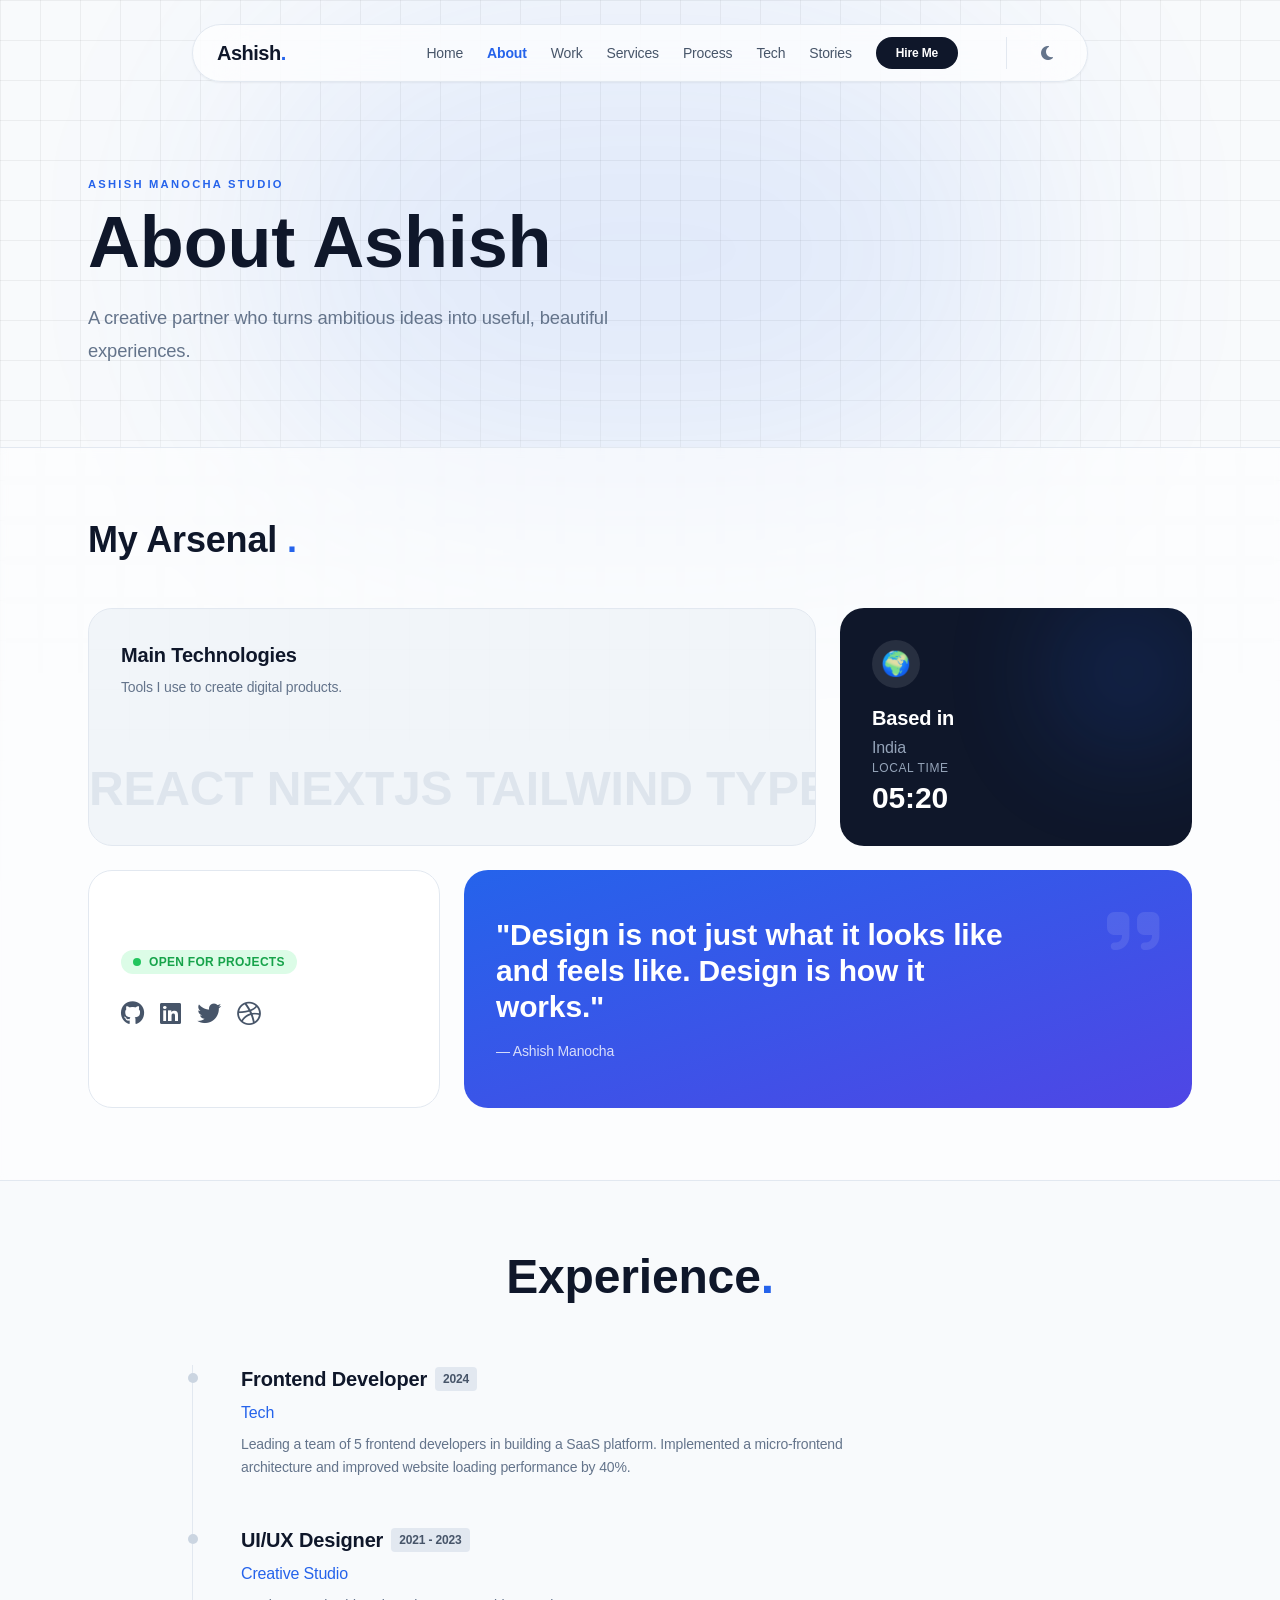
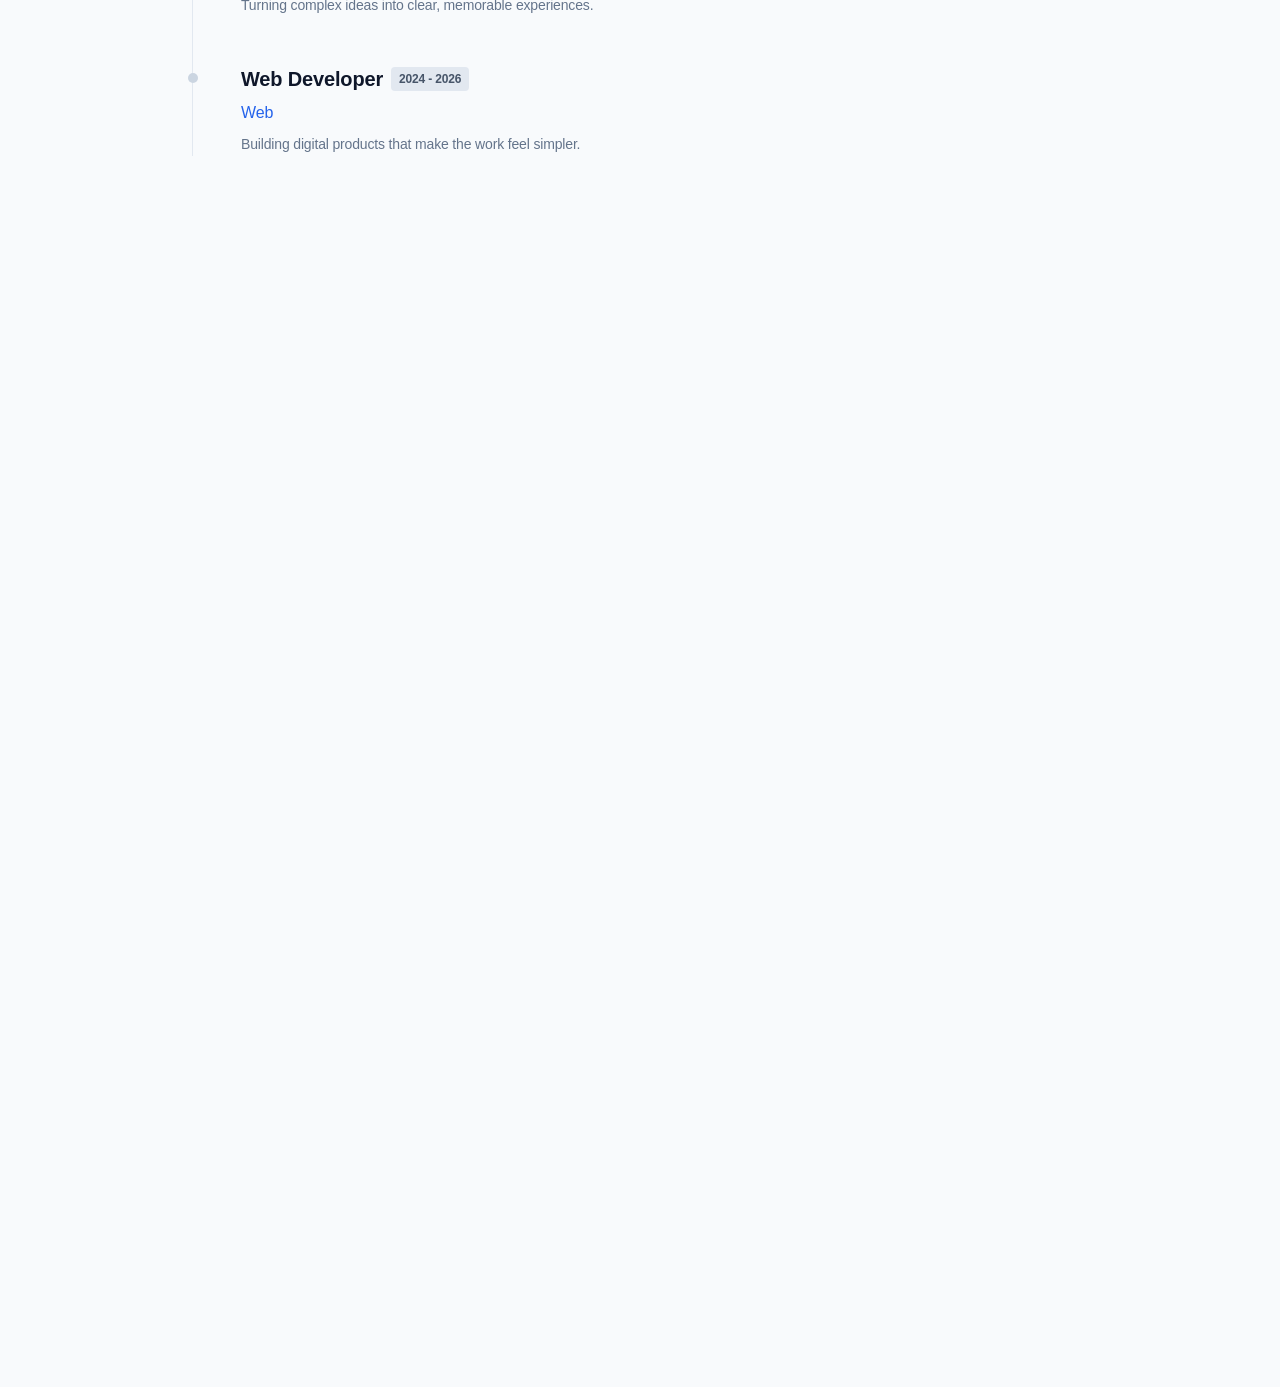
==== about.html @ d90c8635 "Initial commit: Ashish Manocha static portfolio site" ====
<!DOCTYPE html>
<html lang="en" class="scroll-smooth">
<head>
    <meta charset="UTF-8">
    <meta name="viewport" content="width=device-width, initial-scale=1.0">
    <title>About Ashish — Ashish Manocha</title>
    <meta name="description" content="Ashish Manocha creates bold digital experiences, social content, video, and AI-powered creative tools for ambitious brands.">
    <meta name="keywords" content="Creative studio, UI/UX design, web development, social media management, video editing, AI tool tutoring, Ashish Manocha">
    <meta name="author" content="Ashish Manocha">
    <meta name="theme-color" content="#2563eb">
    <link rel="icon" href="data:image/svg+xml,<svg xmlns='http://www.w3.org/2000/svg' viewBox='0 0 64 64'><rect width='64' height='64' rx='14' fill='%232563eb'/><text x='32' y='44' font-family='Arial,sans-serif' font-size='36' font-weight='bold' fill='white' text-anchor='middle'>A</text></svg>">

    <!-- Fonts (self-hosted, no external requests) -->
    <link rel="stylesheet" href="fonts.css">
    
    <link rel="preconnect" href="https://cdnjs.cloudflare.com" crossorigin>

    <!-- Font Awesome -->
    <link rel="stylesheet" href="https://cdnjs.cloudflare.com/ajax/libs/font-awesome/6.4.0/css/all.min.css" media="print" onload="this.media='all'">
    <noscript><link rel="stylesheet" href="https://cdnjs.cloudflare.com/ajax/libs/font-awesome/6.4.0/css/all.min.css"></noscript>

    <!-- External Styles -->
    <link rel="stylesheet" href="styles.css">
    <link rel="stylesheet" href="tailwind.css">
</head>
<body class="bg-slate-50 text-slate-800 dark:bg-dark dark:text-slate-200 transition-colors duration-500 selection:bg-primary selection:text-white overflow-x-hidden standalone-page">
    <div class="fixed inset-0 z-[1] bg-noise pointer-events-none opacity-40 mix-blend-overlay"></div>
    <div class="fixed inset-0 z-0 bg-grid-pattern pointer-events-none"></div>
    <div class="fixed top-0 left-1/2 -translate-x-1/2 w-[800px] h-[500px] bg-primary/20 rounded-full blur-[120px] pointer-events-none opacity-50 dark:opacity-20 z-0"></div>
    <div id="preloader" class="opening-screen fixed inset-0 z-[9999] bg-slate-50 dark:bg-dark flex items-center justify-center" aria-label="Loading Ashish Manocha creative studio">
        <div class="opening-splash">
            <div class="opening-splash-top"><span>AM / 2026</span><span>Independent Creative Studio</span></div>
            <div class="opening-splash-center"><span class="opening-splash-index">01</span><div class="opening-splash-name"><span>ASHISH</span><span>MANOCHA</span></div><div class="opening-splash-mark"><span>AM</span></div></div>
            <div class="opening-splash-bottom"><span>Digital / Content / AI</span><div class="opening-meter"><span id="opening-meter-fill"></span></div><span id="opening-percent">0%</span></div>
        </div>
    </div>
        <!-- Navigation -->
    <header class="fixed top-0 left-0 right-0 z-50 flex justify-center px-4 pt-6">
        <nav class="bg-white/70 dark:bg-surface/70 backdrop-blur-xl border border-slate-200 dark:border-white/10 rounded-full px-6 py-3 flex items-center gap-8 shadow-sm transition-all duration-300 w-full max-w-4xl justify-between md:justify-start reveal-on-scroll">
            
            <a href="index.html" class="text-xl font-bold font-display tracking-tight text-slate-900 dark:text-white hoverable magnetic-btn focus:outline-none relative z-20">
                Ashish<span class="text-primary">.</span>
            </a>

            <!-- Desktop Menu -->
            <div class="hidden md:flex items-center gap-6 text-sm font-medium ml-auto relative z-20" id="desktop-menu">
                <a href="index.html" class="nav-link text-slate-600 dark:text-slate-400 hover:text-primary dark:hover:text-white transition-colors hoverable magnetic-btn">Home</a>
                <a href="about.html" class="nav-link text-slate-600 dark:text-slate-400 hover:text-primary dark:hover:text-white transition-colors hoverable magnetic-btn">About</a>
                <a href="work.html" class="nav-link text-slate-600 dark:text-slate-400 hover:text-primary dark:hover:text-white transition-colors hoverable magnetic-btn">Work</a>
                <a href="services.html" class="nav-link text-slate-600 dark:text-slate-400 hover:text-primary dark:hover:text-white transition-colors hoverable magnetic-btn">Services</a>
                <a href="process.html" class="nav-link text-slate-600 dark:text-slate-400 hover:text-primary dark:hover:text-white transition-colors hoverable magnetic-btn">Process</a>
                <a href="technologies.html" class="nav-link text-slate-600 dark:text-slate-400 hover:text-primary dark:hover:text-white transition-colors hoverable magnetic-btn">Tech</a>
                <a href="stories.html" class="nav-link text-slate-600 dark:text-slate-400 hover:text-primary dark:hover:text-white transition-colors hoverable magnetic-btn">Stories</a>
                <a href="contact.html" class="px-5 py-2 bg-slate-900 dark:bg-white text-white dark:text-black rounded-full font-bold text-xs hover:scale-105 transition-transform hoverable magnetic-btn">Hire Me</a>
            </div>

            <div class="flex items-center gap-3 md:ml-4 border-l border-slate-200 dark:border-white/10 pl-4 md:pl-6 relative z-20">
                <button id="theme-toggle" aria-label="Toggle dark mode" class="w-8 h-8 rounded-full flex items-center justify-center text-slate-500 hover:bg-slate-100 dark:hover:bg-white/10 transition-colors hoverable magnetic-btn focus:outline-none">
                    <i class="fas fa-moon"></i>
                </button>
                <button id="mobile-menu-btn" aria-label="Open menu" class="md:hidden text-slate-900 dark:text-white p-1 hoverable magnetic-btn focus:outline-none">
                    <i class="fas fa-bars text-lg"></i>
                </button>
            </div>
        </nav>
    </header>

    <!-- Mobile Menu Overlay -->
    <div id="mobile-menu" class="fixed inset-0 z-[70] bg-white/95 dark:bg-black/95 backdrop-blur-xl flex flex-col items-center justify-center gap-8 opacity-0 pointer-events-none transition-all duration-300">
        <a href="index.html" class="text-3xl font-display font-bold mobile-link hover:text-primary hoverable">Home</a>
        <a href="about.html" class="text-3xl font-display font-bold mobile-link hover:text-primary hoverable">About</a>
        <a href="services.html" class="text-3xl font-display font-bold mobile-link hover:text-primary hoverable">Services</a>
        <a href="process.html" class="text-3xl font-display font-bold mobile-link hover:text-primary hoverable">Process</a>
        <a href="technologies.html" class="text-3xl font-display font-bold mobile-link hover:text-primary hoverable">Tech</a>
        <a href="work.html" class="text-3xl font-display font-bold mobile-link hover:text-primary hoverable">Work</a>
        <a href="stories.html" class="text-3xl font-display font-bold mobile-link hover:text-primary hoverable">Stories</a>
        <a href="contact.html" class="text-3xl font-display font-bold mobile-link hover:text-primary hoverable">Contact</a>
        <button id="close-menu" aria-label="Close menu" class="absolute top-8 right-8 text-slate-500 hover:text-black dark:hover:text-white hoverable">
            <i class="fas fa-times text-2xl"></i>
        </button>
    </div>


    <main class="relative z-10">
        <section class="page-hero"><div class="container mx-auto px-6 max-w-6xl"><p class="eyebrow text-primary">Ashish Manocha studio</p><h1 class="font-display text-5xl md:text-7xl font-bold text-slate-900 dark:text-white max-w-4xl">About Ashish</h1><p class="page-hero-copy">A creative partner who turns ambitious ideas into useful, beautiful experiences.</p></div></section>
        <section id="about" class="section-spy py-20 bg-white/50 dark:bg-white/5 border-y border-slate-200 dark:border-white/5 backdrop-blur-sm relative z-10">
        <div class="container mx-auto px-6 max-w-6xl">
            <h2 class="font-display text-4xl font-bold text-slate-900 dark:text-white mb-12 reveal-on-scroll">My Arsenal <span class="text-primary">.</span></h2>
            
            <div class="grid grid-cols-1 md:grid-cols-3 md:grid-rows-2 gap-6 h-auto md:h-[500px]">
                
                <!-- Card 1 -->
                <div class="bento-card spotlight-card col-span-1 md:col-span-2 bg-slate-100 dark:bg-surface border border-slate-200 dark:border-white/10 rounded-3xl p-8 flex flex-col justify-between overflow-hidden relative group hoverable reveal-on-scroll">
                    <div class="spotlight-overlay"></div>
                    <div class="absolute inset-0 bg-grid-pattern opacity-10 pointer-events-none"></div>
                    <div class="z-10">
                        <h3 class="text-xl font-bold text-slate-900 dark:text-white mb-2">Main Technologies</h3>
                        <p class="text-slate-500 text-sm">Tools I use to create digital products.</p>
                    </div>
                    <div class="absolute bottom-8 left-0 right-0 w-full overflow-hidden">
                        <div class="flex gap-8 animate-marquee whitespace-nowrap opacity-50 group-hover:opacity-100 transition-opacity">
                            <span class="text-5xl font-display font-bold text-slate-300 dark:text-slate-700">REACT NEXTJS TAILWIND TYPESCRIPT FIGMA WEBGL GSAP FIREBASE HTML CSS C JAVA</span>
                            <span class="text-5xl font-display font-bold text-slate-300 dark:text-slate-700">REACT NEXTJS TAILWIND TYPESCRIPT FIGMA WEBGL GSAP FIREBASE HTML CSS C JAVA</span>
                        </div>
                    </div>
                </div>

                <!-- Card 2 -->
                <div class="bento-card spotlight-card col-span-1 bg-slate-900 text-white rounded-3xl p-8 flex flex-col justify-between relative overflow-hidden hoverable reveal-on-scroll delay-100">
                    <div class="spotlight-overlay"></div>
                    <div class="absolute top-0 right-0 w-32 h-32 bg-primary blur-3xl opacity-30 rounded-full"></div>
                    <div class="relative z-10">
                        <div class="w-12 h-12 bg-white/10 rounded-full flex items-center justify-center mb-4 text-2xl animate-spin-slow">
                            🌍
                        </div>
                        <h3 class="text-xl font-bold mb-1">Based in</h3>
                        <p class="text-slate-400">India</p>
                    </div>
                    <div class="relative z-10">
                        <p class="text-xs text-slate-400 uppercase tracking-wider mb-1">Local Time</p>
                        <p id="local-time" class="text-3xl font-display font-bold font-mono">00:00</p>
                    </div>
                </div>

                <!-- Card 3 -->
                <div class="bento-card spotlight-card col-span-1 bg-white dark:bg-surface border border-slate-200 dark:border-white/10 rounded-3xl p-8 flex flex-col justify-center gap-6 hoverable reveal-on-scroll delay-200">
                    <div class="spotlight-overlay"></div>
                    <div class="relative z-10">
                        <span class="inline-flex items-center gap-2 px-3 py-1 rounded-full bg-green-100 dark:bg-green-900/30 text-green-600 dark:text-green-400 text-xs font-bold uppercase tracking-wide">
                            <span class="w-2 h-2 rounded-full bg-green-500 animate-pulse"></span> Open for Projects
                        </span>
                    </div>
                    <div class="flex gap-4 text-2xl text-slate-600 dark:text-slate-400 relative z-10">
                        <a href="https://github.com/" class="hover:text-primary transition-colors hover:scale-110 transform"><i class="fab fa-github"></i></a>
                        <a href="https://www.linkedin.com/" class="hover:text-primary transition-colors hover:scale-110 transform"><i class="fab fa-linkedin"></i></a>
                        <a href="https://x.com/" class="hover:text-primary transition-colors hover:scale-110 transform"><i class="fab fa-twitter"></i></a>
                        <a href="https://dribbble.com/" class="hover:text-primary transition-colors hover:scale-110 transform"><i class="fab fa-dribbble"></i></a>
                    </div>
                </div>

                <!-- Card 4 -->
                <div class="bento-card spotlight-card col-span-1 md:col-span-2 bg-gradient-to-br from-primary to-secondary text-white rounded-3xl p-8 flex flex-col justify-center relative overflow-hidden hoverable reveal-on-scroll delay-300">
                    <div class="spotlight-overlay"></div>
                    <i class="fas fa-quote-right absolute top-8 right-8 text-6xl text-white/10"></i>
                    <h3 class="text-2xl md:text-3xl font-display font-bold leading-tight relative z-10 max-w-lg">
                        "Design is not just what it looks like and feels like. Design is how it works."
                    </h3>
                    <p class="mt-4 text-white/80 text-sm font-mono relative z-10">— Ashish Manocha</p>
                </div>

            </div>
        </div>
    </section>

    <!-- Services Section -->

<section id="experience" class="section-spy py-24 bg-slate-50 dark:bg-[#080808]">
        <div class="container mx-auto px-6 max-w-5xl">
            <h2 class="font-display text-4xl md:text-5xl font-bold text-slate-900 dark:text-white mb-16 text-center reveal-on-scroll">
                Experience<span class="text-primary">.</span>
            </h2>

            <div class="relative border-l border-slate-200 dark:border-white/10 ml-4 md:ml-10 space-y-12">
                
                <!-- Item 1 -->
                <div class="relative pl-8 md:pl-12 group reveal-on-scroll">
                    <span class="absolute -left-[5px] top-2 w-2.5 h-2.5 rounded-full bg-slate-300 dark:bg-slate-700 group-hover:bg-primary transition-colors ring-4 ring-transparent group-hover:ring-primary/20"></span>
                    <div class="flex flex-col sm:flex-row gap-2 sm:items-center mb-2">
                        <h3 class="text-xl font-bold font-display text-slate-900 dark:text-white group-hover:text-primary transition-colors"> Frontend Developer</h3>
                        <span class="text-xs font-bold px-2 py-1 rounded bg-slate-200 dark:bg-white/10 text-slate-600 dark:text-slate-300 w-fit">2024</span>
                    </div>
                    <p class="text-primary font-medium mb-2">Tech</p>
                    <p class="text-slate-500 text-sm leading-relaxed max-w-2xl">
                       Leading a team of 5 frontend developers in building a SaaS platform. Implemented a micro-frontend architecture and improved website loading performance by 40%.
                    </p>
                </div>

                <!-- Item 2 -->
                <div class="relative pl-8 md:pl-12 group reveal-on-scroll delay-100">
                    <span class="absolute -left-[5px] top-2 w-2.5 h-2.5 rounded-full bg-slate-300 dark:bg-slate-700 group-hover:bg-primary transition-colors ring-4 ring-transparent group-hover:ring-primary/20"></span>
                    <div class="flex flex-col sm:flex-row gap-2 sm:items-center mb-2">
                        <h3 class="text-xl font-bold font-display text-slate-900 dark:text-white group-hover:text-primary transition-colors">UI/UX Designer</h3>
                        <span class="text-xs font-bold px-2 py-1 rounded bg-slate-200 dark:bg-white/10 text-slate-600 dark:text-slate-300 w-fit">2021 - 2023</span>
                    </div>
                    <p class="text-primary font-medium mb-2">Creative Studio </p>
                    <p class="text-slate-500 text-sm leading-relaxed max-w-2xl">
                      Turning complex ideas into clear, memorable experiences. 
                    </p>
                </div>

                <!-- Item 3 -->
                <div class="relative pl-8 md:pl-12 group reveal-on-scroll delay-200">
                    <span class="absolute -left-[5px] top-2 w-2.5 h-2.5 rounded-full bg-slate-300 dark:bg-slate-700 group-hover:bg-primary transition-colors ring-4 ring-transparent group-hover:ring-primary/20"></span>
                    <div class="flex flex-col sm:flex-row gap-2 sm:items-center mb-2">
                        <h3 class="text-xl font-bold font-display text-slate-900 dark:text-white group-hover:text-primary transition-colors">Web Developer </h3>
                        <span class="text-xs font-bold px-2 py-1 rounded bg-slate-200 dark:bg-white/10 text-slate-600 dark:text-slate-300 w-fit">2024 - 2026</span>
                    </div>
                    <p class="text-primary font-medium mb-2">Web</p>
                    <p class="text-slate-500 text-sm leading-relaxed max-w-2xl">
                        Building digital products that make the work feel simpler. 
                    </p>
                </div>

            </div>
        </div>
    </section>

    <!-- Selected Work -->
<section class="page-rich-section"><div class="container mx-auto px-6 max-w-6xl"><div class="page-image-panel"><div class="page-image-panel-media"><img src="images/photo1.jpg" alt="Ashish Manocha creative studio portrait" loading="lazy" decoding="async"></div><div class="page-image-panel-copy"><p class="eyebrow text-primary">The person behind the pixels</p><h2 class="font-display text-4xl md:text-5xl font-bold text-slate-900 dark:text-white">Curious by default.<br><span class="home-gradient-text">Precise by choice.</span></h2><p>I work at the intersection of visual taste, practical technology, and the tiny decisions that make a product feel easy. That means asking better questions before opening the design file—and staying close enough to the details to make the last 10% count.</p><div class="page-stat-row"><div><strong>01</strong><span>Clear thinking</span></div><div><strong>02</strong><span>Useful craft</span></div><div><strong>03</strong><span>Human output</span></div></div></div></div></div></section><section class="page-rich-section page-rich-muted"><div class="container mx-auto px-6 max-w-6xl"><p class="eyebrow text-primary">What clients get</p><div class="page-card-grid"><article><span>01</span><h3>A second brain</h3><p>Someone who can zoom out to the business goal and zoom in to the headline, spacing, or frame that makes it land.</p></article><article><span>02</span><h3>A sharper story</h3><p>Ideas shaped into language, visuals, and experiences that are easier to understand and harder to forget.</p></article><article><span>03</span><h3>A finished feeling</h3><p>Not just a good concept—a polished, launch-ready system that gives the next decision somewhere to go.</p></article></div></div></section>
    </main>
    <footer class="standalone-footer"><span>© <span id="year">2026</span> Ashish Manocha</span><div><a href="contact.html">Start a project</a><a href="index.html">Back home</a></div></footer>
    <script src="script.js"></script>
</body>
</html>
---- fonts.css ----
/* Self-hosted fonts (latin subset, variable weight) — no external requests */
@font-face {
    font-family: 'Plus Jakarta Sans';
    font-style: normal;
    font-weight: 200 800;
    font-display: swap;
    src: url('fonts/plus-jakarta-sans.woff2') format('woff2');
}
@font-face {
    font-family: 'Space Grotesk';
    font-style: normal;
    font-weight: 300 700;
    font-display: swap;
    src: url('fonts/space-grotesk.woff2') format('woff2');
}
---- styles.css ----
﻿/* Hide the side scrollbar (desktop) â€” page still scrolls with wheel, trackpad, keys, touch */
html {
    scrollbar-width: none;          /* Firefox */
    -ms-overflow-style: none;       /* Legacy Edge/IE */
}
html::-webkit-scrollbar {
    width: 0;
    height: 0;
    display: none;                  /* Chrome, Safari, Opera */
}

.bg-grid-pattern {
    background-size: 40px 40px;
    background-image: linear-gradient(to right, rgba(0, 0, 0, 0.05) 1px, transparent 1px),
                      linear-gradient(to bottom, rgba(0, 0, 0, 0.05) 1px, transparent 1px);
    mask-image: linear-gradient(to bottom, black 40%, transparent 100%);
    -webkit-mask-image: linear-gradient(to bottom, black 40%, transparent 100%);
}
.dark .bg-grid-pattern {
    background-image: linear-gradient(to right, rgba(255, 255, 255, 0.05) 1px, transparent 1px),
                      linear-gradient(to bottom, rgba(255, 255, 255, 0.05) 1px, transparent 1px);
}

.bg-noise {
    background-image: url("data:image/svg+xml,%3Csvg viewBox='0 0 200 200' xmlns='http://www.w3.org/2000/svg'%3E%3Cfilter id='noiseFilter'%3E%3CfeTurbulence type='fractalNoise' baseFrequency='0.65' numOctaves='3' stitchTiles='stitch'/%3E%3C/filter%3E%3Crect width='100%25' height='100%25' filter='url(%23noiseFilter)' opacity='0.05'/%3E%3C/svg%3E");
}

.preserve-3d { transform-style: preserve-3d; }
.perspective-1000 { perspective: 1000px; }
.backface-hidden { backface-visibility: hidden; }
.parallax-img { will-change: transform; }
.no-scrollbar::-webkit-scrollbar { display: none; }
.no-scrollbar { -ms-overflow-style: none; scrollbar-width: none; }

#preloader {
    transition: opacity 0.6s cubic-bezier(0.2, 0.8, 0.2, 1), visibility 0.6s;
}
#preloader.hide {
    opacity: 0;
    visibility: hidden;
}

/* Toast Animation */
.toast-enter {
    transform: translateY(100%) scale(0.9);
    opacity: 0;
}
.toast-enter-active {
    transform: translateY(0) scale(1);
    opacity: 1;
    transition: all 0.5s cubic-bezier(0.34, 1.56, 0.64, 1);
}
.toast-exit {
    transform: translateY(0) scale(1);
    opacity: 1;
}
.toast-exit-active {
    transform: translateY(20px) scale(0.9);
    opacity: 0;
    transition: all 0.3s cubic-bezier(0.2, 0.8, 0.2, 1);
}

*:focus-visible {
    outline: 2px solid #2563eb;
    outline-offset: 4px;
}

/* Filter Button Active State */
.filter-btn.active {
    background-color: #2563eb;
    color: white;
    border-color: #2563eb;
}
.dark .filter-btn.active {
    color: white;
}

/* Spotlight & Hover Effects */
.spotlight-card {
    position: relative;
    overflow: hidden;
    transition: transform 0.4s cubic-bezier(0.2, 0.8, 0.2, 1), box-shadow 0.4s ease;
}
.spotlight-card:hover {
    transform: translateY(-5px);
    box-shadow: 0 20px 40px -10px rgba(0,0,0,0.1);
}
.dark .spotlight-card:hover {
    box-shadow: 0 20px 40px -10px rgba(255,255,255,0.05);
}
.spotlight-overlay {
    pointer-events: none;
    position: absolute;
    inset: 0;
    opacity: 0;
    transition: opacity 0.3s;
    background: radial-gradient(600px circle at var(--mouse-x) var(--mouse-y), rgba(37, 99, 235, 0.1), transparent 40%);
    z-index: 20;
}
.spotlight-card:hover .spotlight-overlay {
    opacity: 1;
}

/* Modern Scroll Reveal */
.reveal-on-scroll {
    opacity: 1;
    filter: blur(0);
    transform: translateY(0) scale(1);
    transition: all 1s cubic-bezier(0.2, 0.8, 0.2, 1);
    will-change: opacity, filter, transform;
}
.reveal-on-scroll.is-visible {
    opacity: 1;
    filter: blur(0);
    transform: translateY(0) scale(1);
}

/* Stagger Delays */
.delay-100 { transition-delay: 100ms; }
.delay-200 { transition-delay: 200ms; }
.delay-300 { transition-delay: 300ms; }
.delay-400 { transition-delay: 400ms; }

/* Magnetic Button Effect Base Class */
.magnetic-btn {
    display: inline-block;
    transition: transform 0.2s cubic-bezier(0.2, 0.8, 0.2, 1);
}

/* ===== HERO SECTION ANIMATIONS ===== */
@keyframes heroFadeInUp {
    from {
        opacity: 0;
        transform: translateY(20px);
    }
    to {
        opacity: 1;
        transform: translateY(0);
    }
}

@keyframes badgeReveal {
    from {
        opacity: 0;
        transform: translateY(10px) scale(0.95);
        filter: blur(4px);
    }
    to {
        opacity: 1;
        transform: translateY(0) scale(1);
        filter: blur(0);
    }
}

@keyframes heroHeadingReveal {
    from {
        opacity: 0;
        transform: translateY(30px);
        filter: blur(8px);
    }
    to {
        opacity: 1;
        transform: translateY(0);
        filter: blur(0);
    }
}

@keyframes profileImageEnter {
    from {
        opacity: 0;
        transform: scale(0.85) rotateY(20deg);
        filter: blur(10px);
    }
    to {
        opacity: 1;
        transform: scale(1) rotateY(0);
        filter: blur(0);
    }
}

@keyframes circleRotateIn {
    from {
        opacity: 0;
        transform: rotate(90deg) scale(0.8);
    }
    to {
        opacity: 1;
        transform: rotate(0deg) scale(1);
    }
}

@keyframes glowPulse {
    0%, 100% {
        filter: drop-shadow(0 0 20px rgba(37, 99, 235, 0.4));
    }
    50% {
        filter: drop-shadow(0 0 40px rgba(37, 99, 235, 0.6));
    }
}

@keyframes buttonScaleIn {
    from {
        opacity: 0;
        transform: translateY(15px) scale(0.9);
    }
    to {
        opacity: 1;
        transform: translateY(0) scale(1);
    }
}

/* Hero Badge Animation */
.hero-badge {
    animation: badgeReveal 0.8s cubic-bezier(0.2, 0.8, 0.2, 1) forwards;
    animation-delay: 0.1s;
}

/* Hero Heading Lines Animation */
.hero-heading-line {
    animation: heroHeadingReveal 0.8s cubic-bezier(0.2, 0.8, 0.2, 1) forwards;
}
.hero-heading-line:nth-child(1) { animation-delay: 0.2s; }
.hero-heading-line:nth-child(2) { animation-delay: 0.35s; }
.hero-heading-line:nth-child(3) { animation-delay: 0.5s; }

/* Hero Paragraph Animation */
.hero-description {
    animation: heroFadeInUp 0.9s cubic-bezier(0.2, 0.8, 0.2, 1) forwards;
    animation-delay: 0.65s;
    opacity: 0;
}

/* Hero Buttons Container Animation */
.hero-buttons {
    animation: heroFadeInUp 0.9s cubic-bezier(0.2, 0.8, 0.2, 1) forwards;
    animation-delay: 0.8s;
    opacity: 0;
}

/* Hero Image Container Animation */
.hero-image-container {
    animation: profileImageEnter 1s cubic-bezier(0.2, 0.8, 0.2, 1) forwards;
    animation-delay: 0.4s;
    opacity: 0;
    perspective: 1000px;
}

/* Circular Elements Animation */
.hero-circle-outer {
    animation: circleRotateIn 1.2s cubic-bezier(0.2, 0.8, 0.2, 1) forwards;
    animation-delay: 0.5s;
    opacity: 0;
}

.hero-circle-middle {
    animation: circleRotateIn 1.2s cubic-bezier(0.2, 0.8, 0.2, 1) forwards;
    animation-delay: 0.6s;
    opacity: 0;
    animation-direction: reverse;
}

/* Profile Image Glow Effect */
.hero-image-glow {
    animation: glowPulse 3s ease-in-out infinite;
    animation-delay: 1.4s;
}

/* Hero Profile Image */
.hero-profile-img {
    animation: profileImageEnter 0.9s cubic-bezier(0.2, 0.8, 0.2, 1) forwards;
    animation-delay: 0.4s;
}


/* Ashish Manocha portfolio refinements */
:root { --brand-ink: #0f172a; --brand-accent: #2563eb; }
body { letter-spacing: -0.01em; }
nav { box-shadow: 0 14px 40px rgba(15, 23, 42, 0.08); }
.dark nav { box-shadow: 0 14px 40px rgba(0, 0, 0, 0.28); }
.hero-profile-img { background: linear-gradient(145deg, #dbeafe, #ede9fe); }
.hero-profile-img img { mix-blend-mode: multiply; }
.dark .hero-profile-img img { mix-blend-mode: normal; }
.services-grid { align-items: stretch; }
.service-card { min-height: 245px; transition: transform .35s ease, border-color .35s ease, box-shadow .35s ease; }
.service-card:hover { transform: translateY(-8px); border-color: rgba(37,99,235,.55); box-shadow: 0 20px 45px rgba(37,99,235,.12); }
.service-card h3 { position: relative; z-index: 1; margin: 0 0 .75rem; font-family: "Space Grotesk", sans-serif; font-size: 1.05rem; font-weight: 700; color: #0f172a; }
.dark .service-card h3 { color: #fff; }
.service-card p { position: relative; z-index: 1; color: #64748b; font-size: .875rem; line-height: 1.7; }
.service-icon { position: relative; z-index: 1; display: grid; place-items: center; width: 3rem; height: 3rem; margin-bottom: 1.5rem; border-radius: .85rem; color: #2563eb; background: rgba(37,99,235,.10); font-size: 1.2rem; transition: color .3s ease, background .3s ease; }
.service-card:hover .service-icon { color: #fff; background: #2563eb; }
.dark .service-card p { color: #94a3b8; }
@media (max-width: 640px) { .service-card { min-height: auto; } }

/* Editorial studio additions */
.eyebrow { font-size: .7rem; font-weight: 800; letter-spacing: .2em; text-transform: uppercase; margin-bottom: .85rem; }
.process-card { position: relative; min-height: 260px; padding: 1.5rem; border: 1px solid rgba(148,163,184,.25); border-radius: 1.25rem; background: rgba(255,255,255,.72); transition: transform .35s ease, border-color .35s ease, box-shadow .35s ease; }
.dark .process-card { background: rgba(10,10,10,.7); border-color: rgba(255,255,255,.1); }
.process-card:hover { transform: translateY(-8px); border-color: rgba(37,99,235,.5); box-shadow: 0 20px 40px rgba(37,99,235,.12); }
.process-card > span { display: block; color: #2563eb; font-family: "Space Grotesk", sans-serif; font-weight: 700; font-size: .8rem; margin-bottom: 2rem; }
.process-card > i { display: grid; place-items: center; width: 2.8rem; height: 2.8rem; border-radius: .8rem; color: #fff; background: linear-gradient(135deg,#2563eb,#4f46e5); margin-bottom: 1.25rem; }
.process-card h3 { font-family: "Space Grotesk", sans-serif; font-size: 1.05rem; font-weight: 700; color: #0f172a; margin-bottom: .6rem; }
.dark .process-card h3 { color: #fff; }
.process-card p { color: #64748b; font-size: .875rem; line-height: 1.7; }
.dark .process-card p { color: #94a3b8; }
.studio-banner { display: flex; align-items: center; justify-content: space-between; gap: 2rem; padding: 2.25rem 2.5rem; border-radius: 1.5rem; background: linear-gradient(120deg,#0f172a 0%,#1e3a8a 55%,#4f46e5 100%); box-shadow: 0 24px 55px rgba(30,64,175,.2); }
@media (max-width: 700px) { .studio-banner { flex-direction: column; align-items: flex-start; padding: 1.75rem; } }

/* Technologies We Teach marquee */
.tech-marquee { overflow: hidden; mask-image: linear-gradient(to right, transparent, #000 8%, #000 92%, transparent); -webkit-mask-image: linear-gradient(to right, transparent, #000 8%, #000 92%, transparent); }
.tech-marquee-track { display: flex; width: max-content; gap: .75rem; animation: techScroll 38s linear infinite; }
.tech-marquee:nth-child(2) .tech-marquee-track { animation-direction: reverse; animation-duration: 42s; }
.tech-pill { display: inline-flex; align-items: center; gap: .6rem; padding: .75rem 1rem; min-width: max-content; border: 1px solid rgba(148,163,184,.25); border-radius: .85rem; background: rgba(255,255,255,.72); color: #475569; font-size: .78rem; font-weight: 700; transition: border-color .3s ease, color .3s ease, transform .3s ease; }
.dark .tech-pill { background: rgba(10,10,10,.72); color: #cbd5e1; border-color: rgba(255,255,255,.12); }
.tech-pill:hover { color: #2563eb; border-color: rgba(37,99,235,.5); transform: translateY(-2px); }
.tech-pill img { width: 1.25rem; height: 1.25rem; object-fit: contain; filter: grayscale(1) opacity(.72); }
.tech-pill:hover img { filter: grayscale(1) opacity(1); }
@keyframes techScroll { from { transform: translateX(0); } to { transform: translateX(-50%); } }
@media (prefers-reduced-motion: reduce) { .tech-marquee-track { animation-play-state: paused; } }

/* Standalone page system */
.page-hero { position: relative; padding: 11rem 0 5rem; }
.page-hero-copy { max-width: 38rem; margin-top: 1.5rem; color: #64748b; font-size: 1.15rem; line-height: 1.75; }
.dark .page-hero-copy { color: #94a3b8; }
.standalone-page main > section:not(.page-hero) { padding-top: 4.5rem; padding-bottom: 4.5rem; }
.standalone-footer { position: relative; z-index: 10; display: flex; align-items: center; justify-content: space-between; gap: 1rem; max-width: 1152px; margin: 0 auto; padding: 2rem 1.5rem 3rem; border-top: 1px solid rgba(148,163,184,.25); color: #64748b; font-size: .85rem; }
.standalone-footer div { display: flex; gap: 1.25rem; }
.standalone-footer a:hover { color: #2563eb; }
@media (max-width: 640px) { .page-hero { padding-top: 9rem; padding-bottom: 2rem; } .standalone-footer { flex-direction: column; align-items: flex-start; } }

/* Branded opening animation */
.opening-screen { opacity: 1; visibility: visible; animation: openingFailsafe 1s 3.4s forwards; transition: opacity .7s cubic-bezier(.22,1,.36,1), visibility .7s; overflow: hidden; }
.opening-screen.hide { opacity: 0; visibility: hidden; pointer-events: none; }
.opening-stage { position: relative; width: min(88vw, 460px); min-height: 360px; display: flex; flex-direction: column; align-items: center; justify-content: center; }
.opening-core { position: relative; z-index: 2; display: grid; place-items: center; width: 5.5rem; height: 5.5rem; border-radius: 1.5rem; color: #fff; background: linear-gradient(135deg,#2563eb,#4f46e5); box-shadow: 0 18px 50px rgba(37,99,235,.3); transform: scale(.4) rotate(-14deg); opacity: 0; animation: openingCore .9s .12s cubic-bezier(.22,1,.36,1) forwards; }
.opening-core::after { content: ''; position: absolute; inset: 6px; border: 1px solid rgba(255,255,255,.35); border-radius: 1.15rem; }
.opening-core span { position: relative; z-index: 1; font: 700 1.25rem/1 "Space Grotesk", sans-serif; letter-spacing: -.08em; }
.opening-orbit { position: absolute; left: 50%; top: 26%; border: 1px solid rgba(37,99,235,.2); border-radius: 999px; transform: translate(-50%,-50%) rotate(-16deg); opacity: 0; animation: openingOrbit 1.2s .2s ease-out forwards; }
.opening-orbit-one { width: 11rem; height: 6rem; }
.opening-orbit-two { width: 15rem; height: 8rem; transform: translate(-50%,-50%) rotate(58deg); animation-delay: .3s; border-color: rgba(79,70,229,.16); }
.opening-kicker { margin-top: 2rem; color: #64748b; font: 700 .62rem/1.2 "Plus Jakarta Sans", sans-serif; letter-spacing: .2em; opacity: 0; transform: translateY(10px); animation: openingRise .7s .45s ease-out forwards; }
.dark .opening-kicker { color: #94a3b8; }
.opening-kicker span { color: #2563eb; padding: 0 .35rem; }
.opening-wordmark { display: flex; flex-direction: column; align-items: center; margin-top: 1rem; color: #0f172a; font: 700 clamp(2.7rem,8vw,4.5rem)/.88 "Space Grotesk", sans-serif; letter-spacing: -.075em; overflow: hidden; }
.dark .opening-wordmark { color: #fff; }
.opening-wordmark span { opacity: 0; transform: translateY(110%); animation: openingWord .8s cubic-bezier(.22,1,.36,1) forwards; }
.opening-wordmark span:nth-child(2) { animation-delay: .12s; }
.opening-wordmark em { color: #2563eb; font-style: normal; }
.opening-progress { width: min(72vw, 220px); height: 3px; margin-top: 2rem; overflow: hidden; border-radius: 99px; background: rgba(148,163,184,.25); opacity: 0; animation: openingRise .6s .7s ease-out forwards; }
.opening-progress span { display: block; width: 0; height: 100%; border-radius: inherit; background: linear-gradient(90deg,#2563eb,#8b5cf6); animation: openingProgress 1.05s .78s cubic-bezier(.22,1,.36,1) forwards; }
.opening-status { margin-top: .8rem; color: #94a3b8; font-size: .65rem; letter-spacing: .08em; text-transform: uppercase; opacity: 0; animation: openingRise .6s .82s ease-out forwards; }
.opening-dots { display: inline-block; width: 1rem; overflow: hidden; vertical-align: bottom; animation: openingDots 1s steps(4,end) infinite; }
@keyframes openingFailsafe { to { opacity: 0; visibility: hidden; pointer-events: none; } }
@keyframes openingCore { to { opacity: 1; transform: scale(1) rotate(0); } }
@keyframes openingOrbit { to { opacity: 1; transform: translate(-50%,-50%) rotate(26deg); } }
@keyframes openingRise { to { opacity: 1; transform: translateY(0); } }
@keyframes openingWord { to { opacity: 1; transform: translateY(0); } }
@keyframes openingProgress { to { width: 100%; } }
@keyframes openingDots { 0%,20% { width: 0; } 40% { width: .25rem; } 60% { width: .5rem; } 80%,100% { width: .75rem; } }
@media (prefers-reduced-motion: reduce) { .opening-core, .opening-orbit, .opening-kicker, .opening-wordmark span, .opening-progress, .opening-status { animation-duration: .01ms; animation-delay: 0ms; } .opening-progress span { width: 100%; animation: none; } }

/* Homepage editorial landing experience */
.home-main { background: transparent; }
.home-hero { min-height: 94vh; }
.home-hero-glow { position: absolute; border-radius: 999px; filter: blur(80px); pointer-events: none; }
.home-hero-glow-one { width: 28rem; height: 28rem; right: 4%; top: 14%; background: rgba(37,99,235,.16); animation: homeGlow 8s ease-in-out infinite alternate; }
.home-hero-glow-two { width: 20rem; height: 20rem; left: 8%; bottom: 0; background: rgba(139,92,246,.1); animation: homeGlow 10s 1s ease-in-out infinite alternate-reverse; }
.home-hero-grid { position: absolute; inset: 0; opacity: .36; background-image: linear-gradient(rgba(100,116,139,.12) 1px, transparent 1px), linear-gradient(90deg, rgba(100,116,139,.12) 1px, transparent 1px); background-size: 68px 68px; mask-image: linear-gradient(to bottom, transparent, #000 20%, #000 74%, transparent); }
.dark .home-hero-grid { opacity: .18; }
.home-hero-meta { display: flex; flex-wrap: wrap; gap: 1rem 2rem; padding-bottom: 1.1rem; margin-bottom: 4rem; border-bottom: 1px solid rgba(148,163,184,.3); color: #64748b; font-size: .66rem; font-weight: 800; letter-spacing: .16em; text-transform: uppercase; }
.dark .home-hero-meta { color: #94a3b8; border-color: rgba(255,255,255,.12); }
.home-hero-meta span:last-child { margin-left: auto; }
.home-gradient-text { color: transparent; background-image: linear-gradient(110deg,#2563eb 8%,#8b5cf6 55%,#06b6d4 100%); background-clip: text; -webkit-background-clip: text; background-size: 200% auto; animation: homeGradient 7s ease-in-out infinite alternate; }
.home-primary-cta, .home-light-cta { display: inline-flex; align-items: center; gap: .8rem; padding: 1rem 1.35rem; border-radius: 999px; font-size: .86rem; font-weight: 800; transition: transform .35s ease, box-shadow .35s ease; }
.home-primary-cta { color: #fff; background: #0f172a; box-shadow: 0 16px 32px rgba(15,23,42,.18); }
.dark .home-primary-cta { color: #0f172a; background: #fff; }
.home-primary-cta:hover, .home-light-cta:hover { transform: translateY(-4px); box-shadow: 0 18px 35px rgba(37,99,235,.25); }
.home-text-link { display: inline-flex; align-items: center; gap: .65rem; color: #2563eb; font-size: .82rem; font-weight: 800; }
.home-text-link i { transition: transform .3s ease; }
.home-text-link:hover i { transform: translateX(5px); }
.home-hero-proof { display: flex; align-items: center; gap: .85rem; margin-top: 4rem; color: #64748b; font-size: .75rem; line-height: 1.45; }
.dark .home-hero-proof { color: #94a3b8; }
.home-proof-number { color: #2563eb; font: 700 1.1rem/1 "Space Grotesk", sans-serif; }
.home-proof-line { width: 3.5rem; height: 1px; background: #2563eb; }
.home-hero-visual { min-height: 560px; display: grid; place-items: center; position: relative; }
.home-visual-orbit { position: absolute; border: 1px solid rgba(37,99,235,.22); border-radius: 999px; animation: homeOrbit 18s linear infinite; }
.home-visual-orbit-one { width: 31rem; height: 19rem; transform: rotate(35deg); }
.home-visual-orbit-two { width: 25rem; height: 34rem; transform: rotate(-38deg); animation-direction: reverse; border-color: rgba(139,92,246,.22); }
.home-portrait-image { width: min(95vw, 500px); height: min(95vw, 500px); margin: -40px auto 0 auto; position: relative; }
.home-portrait-image { bottom: 126px; }
.home-portrait-image img { width: 100%; height: 100%; border-radius: 50%; object-fit: cover; border: 4px solid #2563eb; transition: transform .3s ease; }
.home-portrait-image img:hover { transform: scale(1.02); }

.dark .home-portrait-label { color: #cbd5e1; }
.home-portrait-label-top { padding: .7rem .25rem .85rem; }
.home-portrait-label-bottom { align-items: flex-end; padding: .9rem .25rem .2rem; line-height: 1.5; }
.home-portrait-label-bottom span:first-child { color: #2563eb; font: 800 1.5rem/.8 "Space Grotesk", sans-serif; letter-spacing: -.12em; }
.home-float-note { position: absolute; z-index: 3; display: inline-flex; align-items: center; gap: .5rem; padding: .7rem .8rem; color: #334155; background: rgba(255,255,255,.8); border: 1px solid rgba(148,163,184,.25); box-shadow: 0 12px 30px rgba(15,23,42,.1); font-size: .67rem; font-weight: 800; letter-spacing: .05em; text-transform: uppercase; animation: homeFloat 5s ease-in-out infinite; }
.dark .home-float-note { color: #e2e8f0; background: rgba(15,23,42,.82); border-color: rgba(255,255,255,.12); }
.home-float-note-one { left: 0; top: 25%; }
.home-float-note-two { right: 0; bottom: 16%; animation-delay: -2s; }
.home-float-dot { width: .5rem; height: .5rem; border-radius: 999px; background: #22c55e; box-shadow: 0 0 0 .25rem rgba(34,197,94,.12); }
.home-section-index { margin-bottom: 2rem; color: #2563eb; font: 800 .7rem/1 "Space Grotesk", sans-serif; letter-spacing: .16em; }
.home-section-index span { color: #94a3b8; }
.home-manifesto { background: rgba(255,255,255,.58); border-top: 1px solid rgba(148,163,184,.18); border-bottom: 1px solid rgba(148,163,184,.18); }
.dark .home-manifesto { background: rgba(255,255,255,.025); border-color: rgba(255,255,255,.1); }
.home-story-grid { display: grid; grid-template-columns: 1.15fr .85fr; grid-template-rows: 17rem 14rem; gap: 1rem; }
.home-image-card { position: relative; display: block; overflow: hidden; border-radius: 1.4rem; min-height: 12rem; background: #0f172a; }
.home-image-card-large { grid-row: span 2; }
.home-image-card-wide { grid-column: 2; }
.home-image-card img { width: 100%; height: 100%; object-fit: cover; opacity: .82; transition: transform .8s cubic-bezier(.22,1,.36,1), opacity .6s ease; }
.home-image-card::after { content: ''; position: absolute; inset: 0; background: linear-gradient(180deg, transparent 25%, rgba(15,23,42,.88) 100%); }
.home-image-card:hover img { transform: scale(1.08); opacity: 1; }
.home-image-overlay { position: absolute; z-index: 1; inset: auto 1.25rem 1.1rem; display: grid; gap: .3rem; color: #fff; }
.home-image-overlay span { color: #bfdbfe; font-size: .62rem; font-weight: 800; letter-spacing: .15em; text-transform: uppercase; }
.home-image-overlay strong { max-width: 18rem; font: 700 clamp(1.15rem,2.2vw,1.8rem)/1.05 "Space Grotesk", sans-serif; letter-spacing: -.04em; }
.home-image-overlay i { position: absolute; right: 0; bottom: .2rem; font-size: .9rem; transition: transform .3s ease; }
.home-image-card:hover .home-image-overlay i { transform: translate(3px,-3px); }
.home-principles-list { border-top: 1px solid rgba(148,163,184,.28); }
.home-principle { display: grid; grid-template-columns: 2rem 1fr 1.5rem; gap: 1.5rem; align-items: start; padding: 1.6rem 0; border-bottom: 1px solid rgba(148,163,184,.28); transition: padding .35s ease, color .35s ease; }
.home-principle:hover { padding-left: .7rem; color: #2563eb; }
.home-principle > span { color: #2563eb; font: 800 .75rem/1 "Space Grotesk", sans-serif; }
.home-principle h3 { color: #0f172a; font: 700 1.15rem/1.2 "Space Grotesk", sans-serif; letter-spacing: -.03em; }
.dark .home-principle h3 { color: #fff; }
.home-principle p { max-width: 36rem; margin-top: .55rem; color: #64748b; font-size: .9rem; line-height: 1.65; }
.dark .home-principle p { color: #94a3b8; }
.home-principle > i { color: #2563eb; font-size: .8rem; transition: transform .3s ease; }
.home-principle:hover > i { transform: translate(4px,-4px); }
.home-closing { background: linear-gradient(120deg,#0f172a,#1d4ed8 58%,#4f46e5); }
.home-closing-shape { position: absolute; width: 35rem; height: 35rem; right: -10rem; top: -14rem; border: 1px solid rgba(191,219,254,.2); border-radius: 999px; box-shadow: 0 0 0 3rem rgba(191,219,254,.035), 0 0 0 7rem rgba(191,219,254,.025); transform: rotate(25deg); }
.home-light-cta { color: #0f172a; background: #fff; }
.home-contact-note { display: grid; gap: .65rem; justify-self: end; padding: 1.5rem 0 0 2rem; border-left: 1px solid rgba(191,219,254,.35); color: #bfdbfe; }
.home-contact-note span, .home-contact-note small { font-size: .65rem; font-weight: 800; letter-spacing: .16em; text-transform: uppercase; }
.home-contact-note a { color: #fff; font: 700 1.1rem/1.2 "Space Grotesk", sans-serif; }
.home-contact-note a:hover { color: #bfdbfe; }
.home-footer { max-width: 1152px; color: #64748b; }
.dark .home-footer { color: #94a3b8; }
@keyframes homeGradient { from { background-position: 0% 50%; } to { background-position: 100% 50%; } }
@keyframes homeGlow { from { transform: translate3d(-1rem,-.5rem,0) scale(.95); } to { transform: translate3d(1rem,1rem,0) scale(1.08); } }
@keyframes homeOrbit { to { transform: rotate(395deg); } }
@keyframes homeFloat { 0%,100% { transform: translateY(0) rotate(-2deg); } 50% { transform: translateY(-10px) rotate(1deg); } }
@media (max-width: 900px) { .home-hero-meta span:last-child { margin-left: 0; } .home-hero-visual { min-height: 480px; } .home-story-grid { grid-template-rows: 15rem 13rem; } }
@media (max-width: 640px) { .home-hero { padding-top: 9rem; } .home-hero-meta { margin-bottom: 2.5rem; } .home-hero-meta span:last-child { display: none; } .home-hero-visual { min-height: 400px; } .home-visual-orbit-one { width: 19rem; height: 12rem; } .home-visual-orbit-two { width: 16rem; height: 22rem; } .home-float-note-one { left: -.5rem; top: 15%; } .home-float-note-two { right: -.5rem; bottom: 8%; } .home-story-grid { display: flex; flex-direction: column; } .home-image-card { min-height: 15rem; } .home-contact-note { justify-self: start; padding-left: 0; border-left: 0; } }

/* Editorial splash screen */
.opening-splash { width: min(88vw, 920px); padding: 1.5rem 0; }
.opening-splash-top, .opening-splash-bottom { display: flex; align-items: center; justify-content: space-between; gap: 1rem; color: #64748b; font: 800 .65rem/1.2 "Plus Jakarta Sans", sans-serif; letter-spacing: .16em; text-transform: uppercase; }
.dark .opening-splash-top, .dark .opening-splash-bottom { color: #94a3b8; }
.opening-splash-center { position: relative; display: grid; grid-template-columns: 3rem 1fr 10rem; align-items: center; gap: 1rem; min-height: 18rem; margin: 3rem 0; padding: 1.5rem 0; border-top: 1px solid rgba(148,163,184,.3); border-bottom: 1px solid rgba(148,163,184,.3); }
.dark .opening-splash-center { border-color: rgba(255,255,255,.12); }
.opening-splash-index { align-self: start; padding-top: .4rem; color: #2563eb; font: 800 .8rem/1 "Space Grotesk", sans-serif; }
.opening-splash-name { display: grid; color: #0f172a; font: 800 clamp(3.5rem,10vw,9rem)/.78 "Space Grotesk", sans-serif; letter-spacing: -.1em; }
.dark .opening-splash-name { color: #fff; }
.opening-splash-name span { opacity: 0; transform: translateX(-2rem); animation: splashName .8s cubic-bezier(.22,1,.36,1) forwards; }
.opening-splash-name span:nth-child(2) { color: #2563eb; animation-delay: 1s; }
.opening-splash-mark { justify-self: end; display: grid; place-items: center; width: 15rem; height: 15rem; color: #fff; background: linear-gradient(135deg,#2563eb,#4f46e5); box-shadow: 0 20px 50px rgba(37,99,235,.25); transform: rotate(8deg) scale(.75); opacity: 0; animation: splashMark .8s .2s cubic-bezier(.22,1,.36,1) forwards; border-radius: 50%; border-color: #1d4ed8; border-width: 2px;}
.opening-splash-mark span { font: 800 1.5rem/1 "Space Grotesk", sans-serif; letter-spacing: -.12em; }
.opening-meter { flex: 1; height: 3px; overflow: hidden; border-radius: 99px; background: rgba(148,163,184,.25); }
.opening-meter span { display: block; width: 0; height: 100%; background: linear-gradient(90deg,#2563eb,#8b5cf6); transition: width .15s linear; }
@keyframes splashName { to { opacity: 1; transform: translateX(0); } }
@keyframes splashMark { to { opacity: 1; transform: rotate(0) scale(1); } }
@media (max-width: 640px) { .opening-splash-center { grid-template-columns: 2rem 1fr; min-height: 15rem; } .opening-splash-mark { position: absolute; right: 0; bottom: 1rem; width: 5.5rem; height: 5.5rem; } .opening-splash-top span:last-child, .opening-splash-bottom span:first-child { display: none; } }

/* Rich standalone page sections */
.home-manifesto-visual { position: relative; min-height: 25rem; overflow: hidden; border-radius: 1.5rem; background: #0f172a; box-shadow: 0 22px 60px rgba(37,99,235,.16); }
.home-manifesto-visual img { width: 100%; height: 100%; min-height: 25rem; object-fit: cover; opacity: .82; transition: transform .8s ease, opacity .5s ease; }
.home-manifesto-visual:hover img { transform: scale(1.06); opacity: 1; }
.home-manifesto-visual::after { content: ''; position: absolute; inset: 0; background: linear-gradient(135deg, transparent 25%, rgba(15,23,42,.65)); }
.home-manifesto-stamp { position: absolute; z-index: 1; right: 1.25rem; bottom: 1.25rem; display: flex; align-items: flex-end; gap: 1rem; color: #fff; font-size: .66rem; font-weight: 800; letter-spacing: .16em; line-height: 1.1; text-transform: uppercase; }
.home-manifesto-stamp i { padding-bottom: .15rem; color: #93c5fd; font-size: 1rem; }
.home-manifesto-notes { display: grid; gap: .75rem; margin-top: 2rem; color: #64748b; font-size: .76rem; }
.dark .home-manifesto-notes { color: #94a3b8; }
.home-manifesto-notes span { display: flex; align-items: center; gap: .8rem; }
.home-manifesto-notes strong { color: #2563eb; font: 800 .72rem/1 "Space Grotesk", sans-serif; }
.page-rich-section { position: relative; padding: 5.5rem 0; }
.page-rich-muted { background: rgba(255,255,255,.5); border-top: 1px solid rgba(148,163,184,.18); border-bottom: 1px solid rgba(148,163,184,.18); }
.dark .page-rich-muted { background: rgba(255,255,255,.025); border-color: rgba(255,255,255,.1); }
.page-image-panel, .page-feature-split { display: grid; grid-template-columns: 1fr 1fr; gap: 4rem; align-items: center; }
.page-image-panel-reverse .page-image-panel-media { order: 2; }
.page-image-panel-media, .page-feature-visual { position: relative; overflow: hidden; border-radius: 1.5rem; background: #0f172a; min-height: 26rem; box-shadow: 0 24px 60px rgba(37,99,235,.13); }
.page-image-panel-media img, .page-feature-visual img { width: 100%; height: 100%; min-height: 26rem; object-fit: cover; opacity: .88; transition: transform .8s ease, opacity .5s ease; }
.page-image-panel-media:hover img, .page-feature-visual:hover img { transform: scale(1.06); opacity: 1; }
.page-image-panel-copy h2, .page-feature-split h2 { letter-spacing: -.05em; }
.page-image-panel-copy > p:not(.eyebrow), .page-feature-split .page-lead { margin-top: 1.5rem; color: #64748b; font-size: 1.05rem; line-height: 1.8; }
.dark .page-image-panel-copy > p:not(.eyebrow), .dark .page-feature-split .page-lead { color: #94a3b8; }
.page-stat-row { display: flex; flex-wrap: wrap; gap: 2rem; margin-top: 2rem; padding-top: 1.25rem; border-top: 1px solid rgba(148,163,184,.3); }
.page-stat-row div { display: grid; gap: .3rem; }
.page-stat-row strong, .page-metric-grid strong { color: #2563eb; font: 800 1.6rem/1 "Space Grotesk", sans-serif; }
.page-stat-row span, .page-metric-grid span { color: #64748b; font-size: .72rem; font-weight: 800; letter-spacing: .08em; text-transform: uppercase; }
.dark .page-stat-row span, .dark .page-metric-grid span { color: #94a3b8; }
.page-card-grid, .page-numbered-grid, .page-note-grid, .page-contact-promises { display: grid; grid-template-columns: repeat(3, 1fr); gap: 1rem; margin-top: 2.5rem; }
.page-card-grid article, .page-numbered-grid article, .page-note-grid article, .page-contact-promises > div { padding: 1.5rem; border: 1px solid rgba(148,163,184,.25); border-radius: 1.25rem; background: rgba(255,255,255,.68); transition: transform .35s ease, border-color .35s ease, box-shadow .35s ease; }
.dark .page-card-grid article, .dark .page-numbered-grid article, .dark .page-note-grid article, .dark .page-contact-promises > div { background: rgba(15,23,42,.55); border-color: rgba(255,255,255,.1); }
.page-card-grid article:hover, .page-numbered-grid article:hover, .page-note-grid article:hover, .page-contact-promises > div:hover { transform: translateY(-7px); border-color: rgba(37,99,235,.45); box-shadow: 0 18px 38px rgba(37,99,235,.1); }
.page-card-grid article > span, .page-numbered-grid strong, .page-note-grid article > span { display: block; margin-bottom: 1.4rem; color: #2563eb; font: 800 .72rem/1 "Space Grotesk", sans-serif; letter-spacing: .12em; text-transform: uppercase; }
.page-card-grid h3, .page-numbered-grid h3, .page-note-grid h3, .page-contact-promises h3 { color: #0f172a; font: 700 1.15rem/1.2 "Space Grotesk", sans-serif; letter-spacing: -.03em; }
.dark .page-card-grid h3, .dark .page-numbered-grid h3, .dark .page-note-grid h3, .dark .page-contact-promises h3 { color: #fff; }
.page-card-grid p, .page-numbered-grid p, .page-note-grid p, .page-contact-promises p { margin-top: .75rem; color: #64748b; font-size: .9rem; line-height: 1.7; }
.dark .page-card-grid p, .dark .page-numbered-grid p, .dark .page-note-grid p, .dark .page-contact-promises p { color: #94a3b8; }
.page-card-grid-four { grid-template-columns: repeat(4,1fr); }
.page-card-grid-four article > i, .page-contact-promises > div > i { display: grid; place-items: center; width: 2.7rem; height: 2.7rem; margin-bottom: 1.25rem; border-radius: .8rem; color: #2563eb; background: rgba(37,99,235,.1); }
.page-section-heading { max-width: 43rem; }
.page-section-heading .page-lead { margin-top: 1.2rem; color: #64748b; font-size: 1rem; line-height: 1.75; }
.dark .page-section-heading .page-lead { color: #94a3b8; }
.page-feature-visual span { position: absolute; z-index: 2; left: 1.25rem; bottom: 1.15rem; color: #dbeafe; font-size: .68rem; font-weight: 800; letter-spacing: .14em; text-transform: uppercase; }
.page-feature-split-reverse .page-feature-visual { order: 1; }
.page-feature-split-reverse > div:last-child { order: 2; }
.page-check-list { display: grid; gap: .9rem; margin-top: 1.7rem; }
.page-check-list div { display: flex; align-items: flex-start; gap: .75rem; color: #64748b; font-size: .9rem; line-height: 1.55; }
.dark .page-check-list div { color: #94a3b8; }
.page-check-list i { flex: 0 0 auto; display: grid; place-items: center; width: 1.3rem; height: 1.3rem; margin-top: .1rem; border-radius: 99px; color: #fff; background: #2563eb; font-size: .6rem; }
.page-learning-list, .page-process-steps { display: grid; gap: 1rem; margin-top: 1.8rem; }
.page-learning-list > div, .page-process-steps > div { display: grid; grid-template-columns: 2rem 1fr; gap: .85rem; padding-top: 1rem; border-top: 1px solid rgba(148,163,184,.25); }
.page-learning-list > div > span { color: #2563eb; font: 800 .75rem/1 "Space Grotesk", sans-serif; }
.page-learning-list h3, .page-process-steps span { color: #0f172a; font: 700 1rem/1.2 "Space Grotesk", sans-serif; }
.dark .page-learning-list h3, .dark .page-process-steps span { color: #fff; }
.page-learning-list p { margin-top: .35rem; color: #64748b; font-size: .84rem; line-height: 1.6; }
.dark .page-learning-list p { color: #94a3b8; }
.page-process-steps > div { grid-template-columns: 5rem 1fr; }
.page-process-steps strong { color: #2563eb; font-size: .72rem; letter-spacing: .08em; text-transform: uppercase; }
.page-metric-grid { display: grid; grid-template-columns: repeat(3,1fr); gap: 1px; margin-top: 3rem; background: rgba(148,163,184,.25); }
.page-metric-grid div { display: grid; gap: .6rem; padding: 2rem; background: rgba(255,255,255,.72); }
.dark .page-metric-grid div { background: #0b1120; }
.quote-banner { padding: 3rem; border-radius: 1.5rem; background: linear-gradient(120deg,#0f172a,#1d4ed8 60%,#4f46e5); color: #fff; box-shadow: 0 24px 60px rgba(37,99,235,.18); }
.quote-banner p { max-width: 45rem; font: 700 clamp(1.6rem,3.4vw,3rem)/1.05 "Space Grotesk", sans-serif; letter-spacing: -.05em; }
.quote-banner span { display: block; margin-top: 1.5rem; color: #bfdbfe; font-size: .75rem; font-weight: 800; letter-spacing: .1em; text-transform: uppercase; }
.page-note-grid article { display: flex; flex-direction: column; min-height: 18rem; }
.page-note-grid a { margin-top: auto; padding-top: 1.5rem; color: #2563eb; font-size: .78rem; font-weight: 800; }
.page-note-grid a i { margin-left: .35rem; transition: transform .3s ease; }
.page-note-grid a:hover i { transform: translateX(4px); }
.page-contact-promises > div { min-height: 13rem; }
@media (max-width: 800px) { .page-image-panel, .page-feature-split { grid-template-columns: 1fr; gap: 2rem; } .page-image-panel-reverse .page-image-panel-media, .page-feature-split-reverse .page-feature-visual, .page-feature-split-reverse > div:last-child { order: initial; } .page-card-grid, .page-numbered-grid, .page-note-grid, .page-contact-promises, .page-card-grid-four { grid-template-columns: repeat(2,1fr); } }
@media (max-width: 560px) { .home-manifesto-visual, .home-manifesto-visual img, .page-image-panel-media, .page-image-panel-media img, .page-feature-visual, .page-feature-visual img { min-height: 19rem; } .page-card-grid, .page-numbered-grid, .page-note-grid, .page-contact-promises, .page-card-grid-four, .page-metric-grid { grid-template-columns: 1fr; } .quote-banner { padding: 2rem; } }

/* Mobile and loading performance refinements */
.home-story-section, .home-principles, .page-rich-section { content-visibility: auto; contain-intrinsic-size: 700px; }
@media (max-width: 640px) {
  header { padding-left: .75rem; padding-right: .75rem; }
  header nav { padding-left: 1rem; padding-right: 1rem; }
  .home-hero-meta { gap: .55rem 1rem; font-size: .55rem; letter-spacing: .1em; }
  .home-hero-copy h1 { font-size: clamp(3.2rem, 14vw, 5rem); }
  .home-primary-cta { width: 100%; justify-content: center; }
  .home-text-link { padding: .5rem 0; }
  .opening-splash-name { font-size: clamp(3rem, 16vw, 5.5rem); }
  .standalone-footer { padding-left: 1rem; padding-right: 1rem; }
}
.splash-icon { border-radius: 50%;}
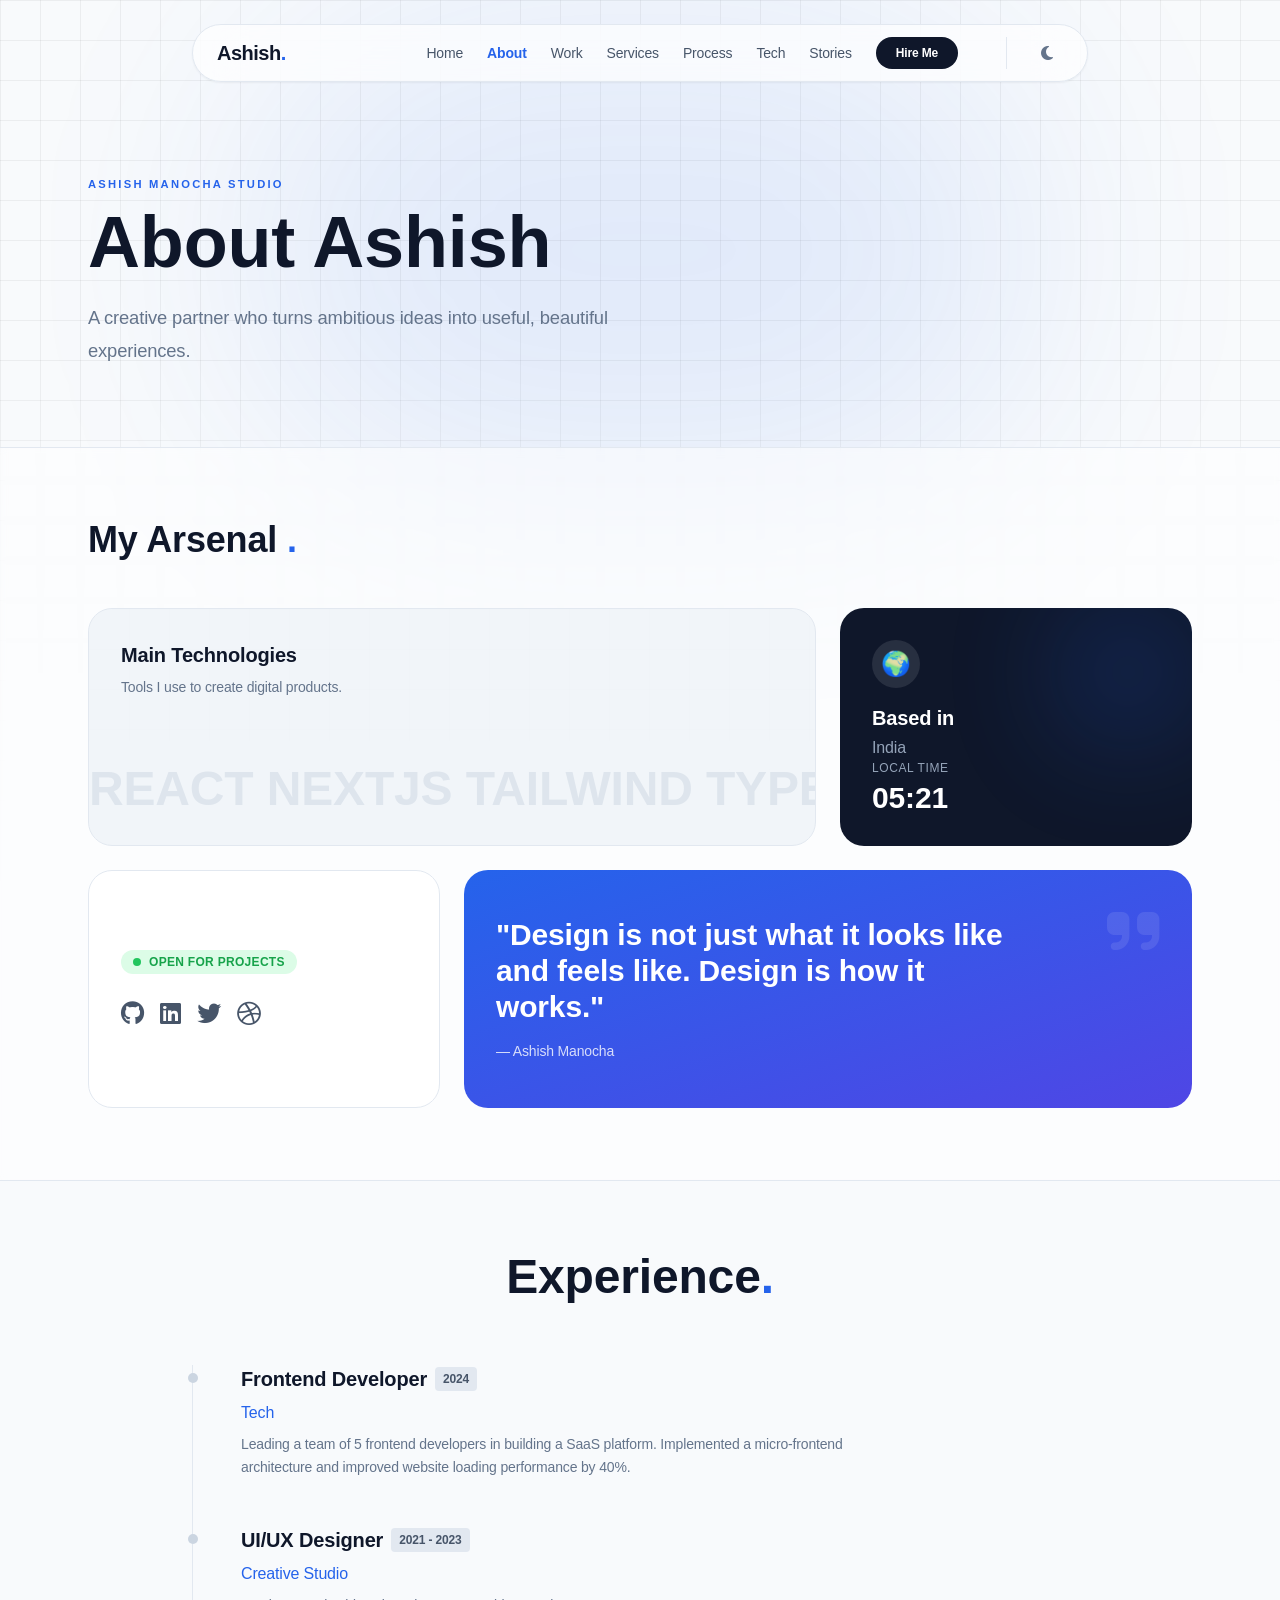
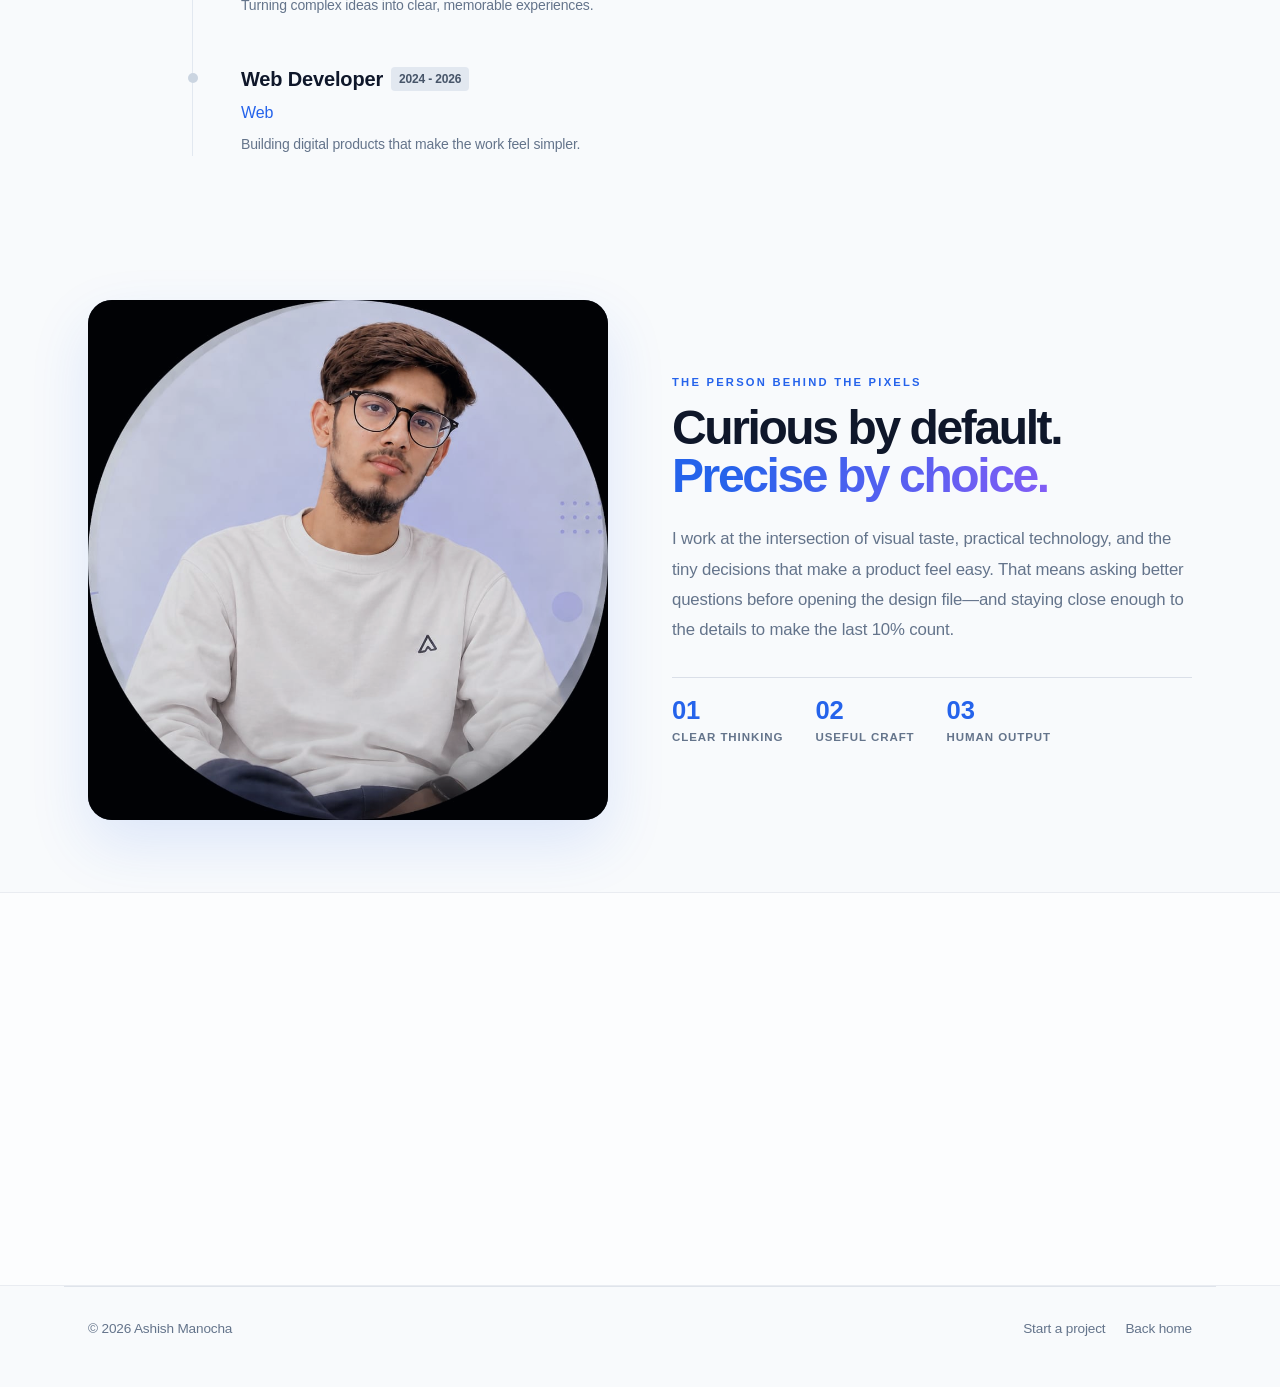
==== commit 0c290704: "SEO: add meta tags, favicon, OG/Twitter/JSON-LD; update per-page titles/descriptions" ====
--- a/about.html
+++ b/about.html
@@ -3,8 +3,8 @@
 <head>
     <meta charset="UTF-8">
     <meta name="viewport" content="width=device-width, initial-scale=1.0">
-    <title>About Ashish — Ashish Manocha</title>
-    <meta name="description" content="Ashish Manocha creates bold digital experiences, social content, video, and AI-powered creative tools for ambitious brands.">
+    <title>About Ashish Manocha — Creative Digital Studio</title>
+    <meta name="description" content="Learn about Ashish Manocha’s background, creative journey, and approach to digital storytelling.">
     <meta name="keywords" content="Creative studio, UI/UX design, web development, social media management, video editing, AI tool tutoring, Ashish Manocha">
     <meta name="author" content="Ashish Manocha">
     <meta name="theme-color" content="#2563eb">
@@ -21,8 +21,41 @@
 
     <!-- External Styles -->
     <link rel="stylesheet" href="styles.css">
-    <link rel="stylesheet" href="tailwind.css">
-</head>
+    <link rel="stylesheet" href="tailwind.css">    <link rel="icon" href="favicon.ico">
+    <link rel="icon" sizes="32x32" href="favicon-32x32.png">
+    <link rel="icon" sizes="16x16" href="favicon-16x16.png">
+    <link rel="apple-touch-icon" href="apple-touch-icon.png">
+    <link rel="mask-icon" href="safari-pinned-tab.svg" color="#2563eb">
+    <link rel="manifest" href="site.webmanifest">
+    <link rel="preconnect" href="https://cdnjs.cloudflare.com" crossorigin>
+    <link rel="preload" as="font" type="font/woff2" href="fonts/plus-jakarta-sans.woff2" crossorigin>
+    <link rel="preload" as="font" type="font/woff2" href="fonts/space-grotesk.woff2" crossorigin>
+    <!-- Fonts (self-hosted, no external requests) -->
+    <link rel="stylesheet" href="fonts.css">
+    <link rel="stylesheet" href="styles.css">
+    <link rel="stylesheet" href="tailwind.css">    <meta property="og:title" content="About Ashish Manocha — Creative Digital Studio">
+    <meta property="og:description" content="Learn about Ashish Manocha’s background, creative journey, and approach to digital storytelling.">
+    <meta property="og:type" content="website">
+    <meta property="og:url" content="https://ashish-manocha.vercel.app/about">
+    <meta property="og:image" content="https://ashish-manocha.vercel.app/images/og-image.jpg">
+    <meta property="og:image:width" content="1200">
+    <meta property="og:image:height" content="630">
+    <meta property="og:image:alt" content="Ashish Manocha portrait">
+    <meta property="og:site_name" content="Ashish Manocha">
+    <meta property="og:locale" content="en_us">    <meta name="twitter:card" content="summary_large_image">
+    <meta name="twitter:title" content="About Ashish Manocha — Creative Digital Studio">
+    <meta name="twitter:description" content="Learn about Ashish Manocha’s background, creative journey, and approach to digital storytelling.">
+    <meta name="twitter:image" content="https://ashish-manocha.vercel.app/images/og-image.jpg">
+    <meta name="twitter:site" content="@mediexplore3"><script type="application/ld+json">
+    {
+  "@context": "https://schema.org",
+  "@type": "Person",
+  "name": "Ashish Manocha",
+  "description": "Creative Digital Studio",
+  "url": "https://ashish-manocha.vercel.app/about",
+  "image": "https://ashish-manocha.vercel.app/images/photo1.jpg"
+}
+</script></head>
 <body class="bg-slate-50 text-slate-800 dark:bg-dark dark:text-slate-200 transition-colors duration-500 selection:bg-primary selection:text-white overflow-x-hidden standalone-page">
     <div class="fixed inset-0 z-[1] bg-noise pointer-events-none opacity-40 mix-blend-overlay"></div>
     <div class="fixed inset-0 z-0 bg-grid-pattern pointer-events-none"></div>
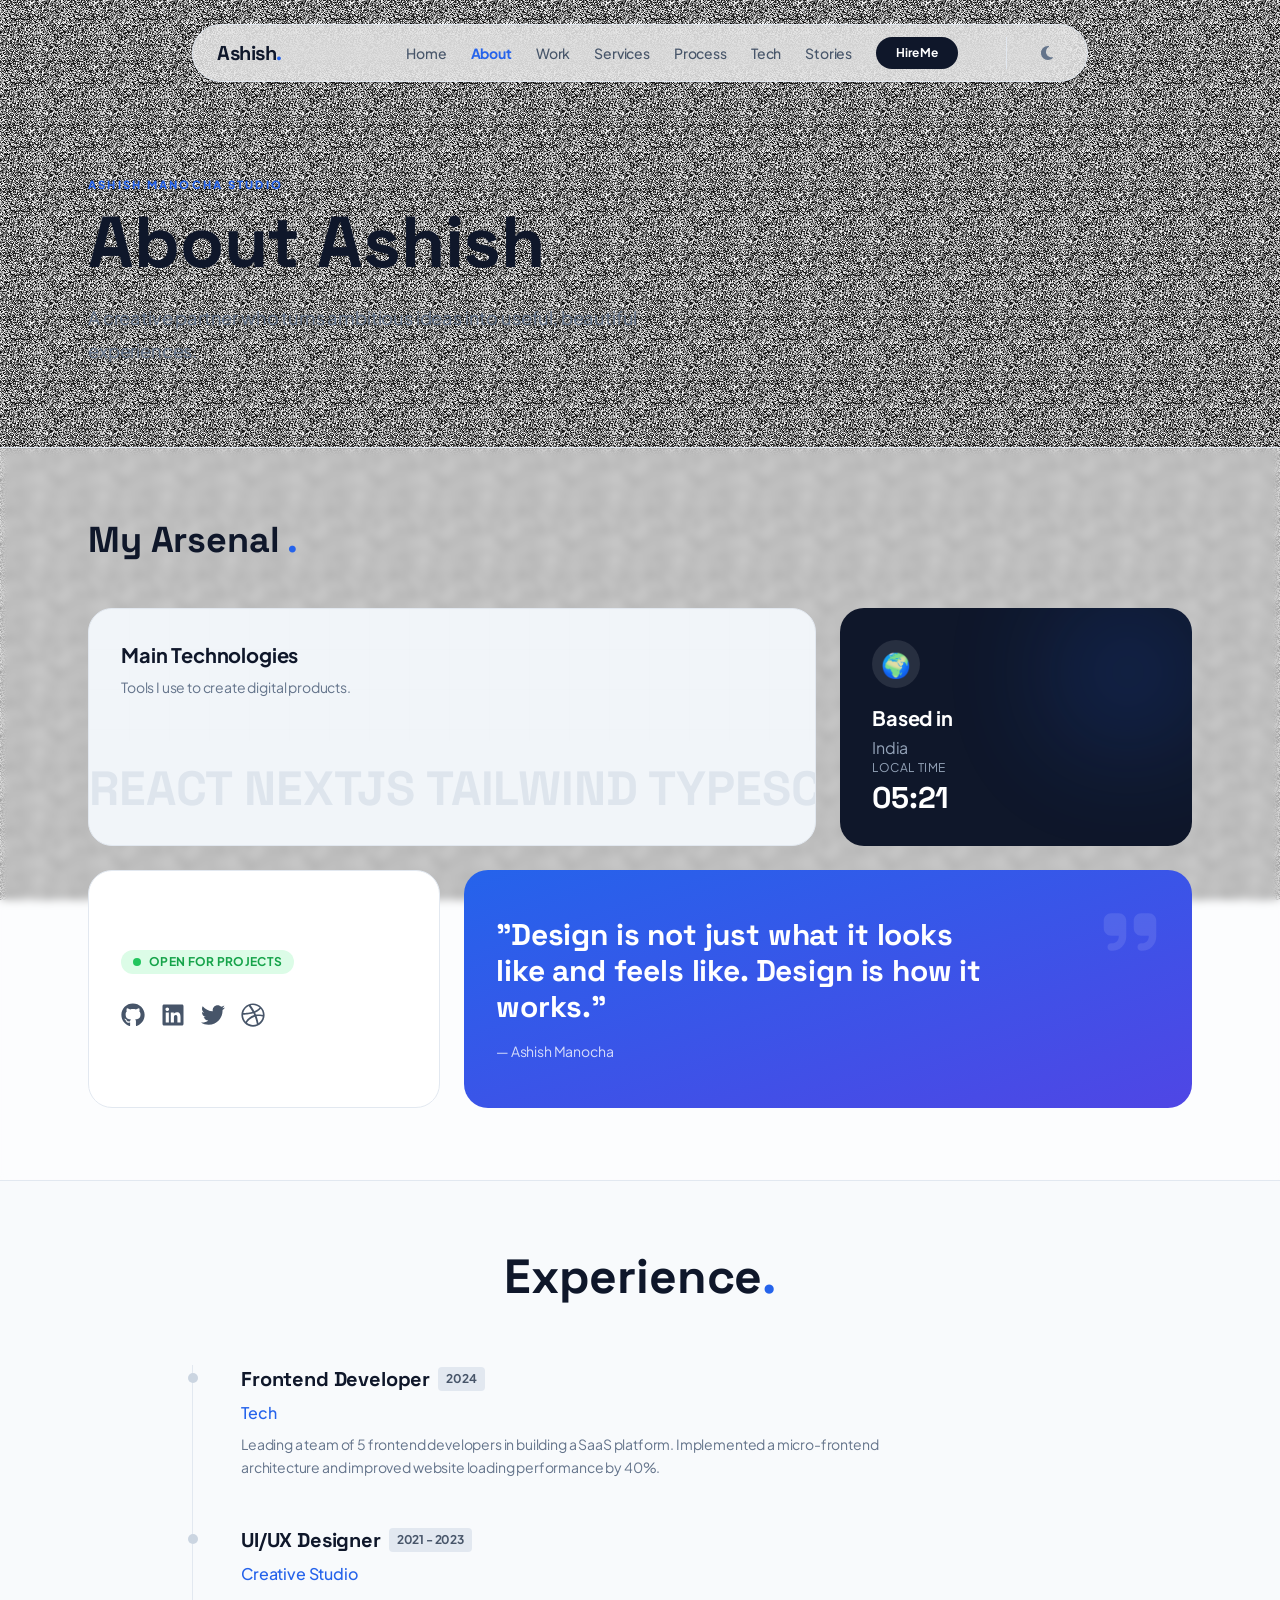
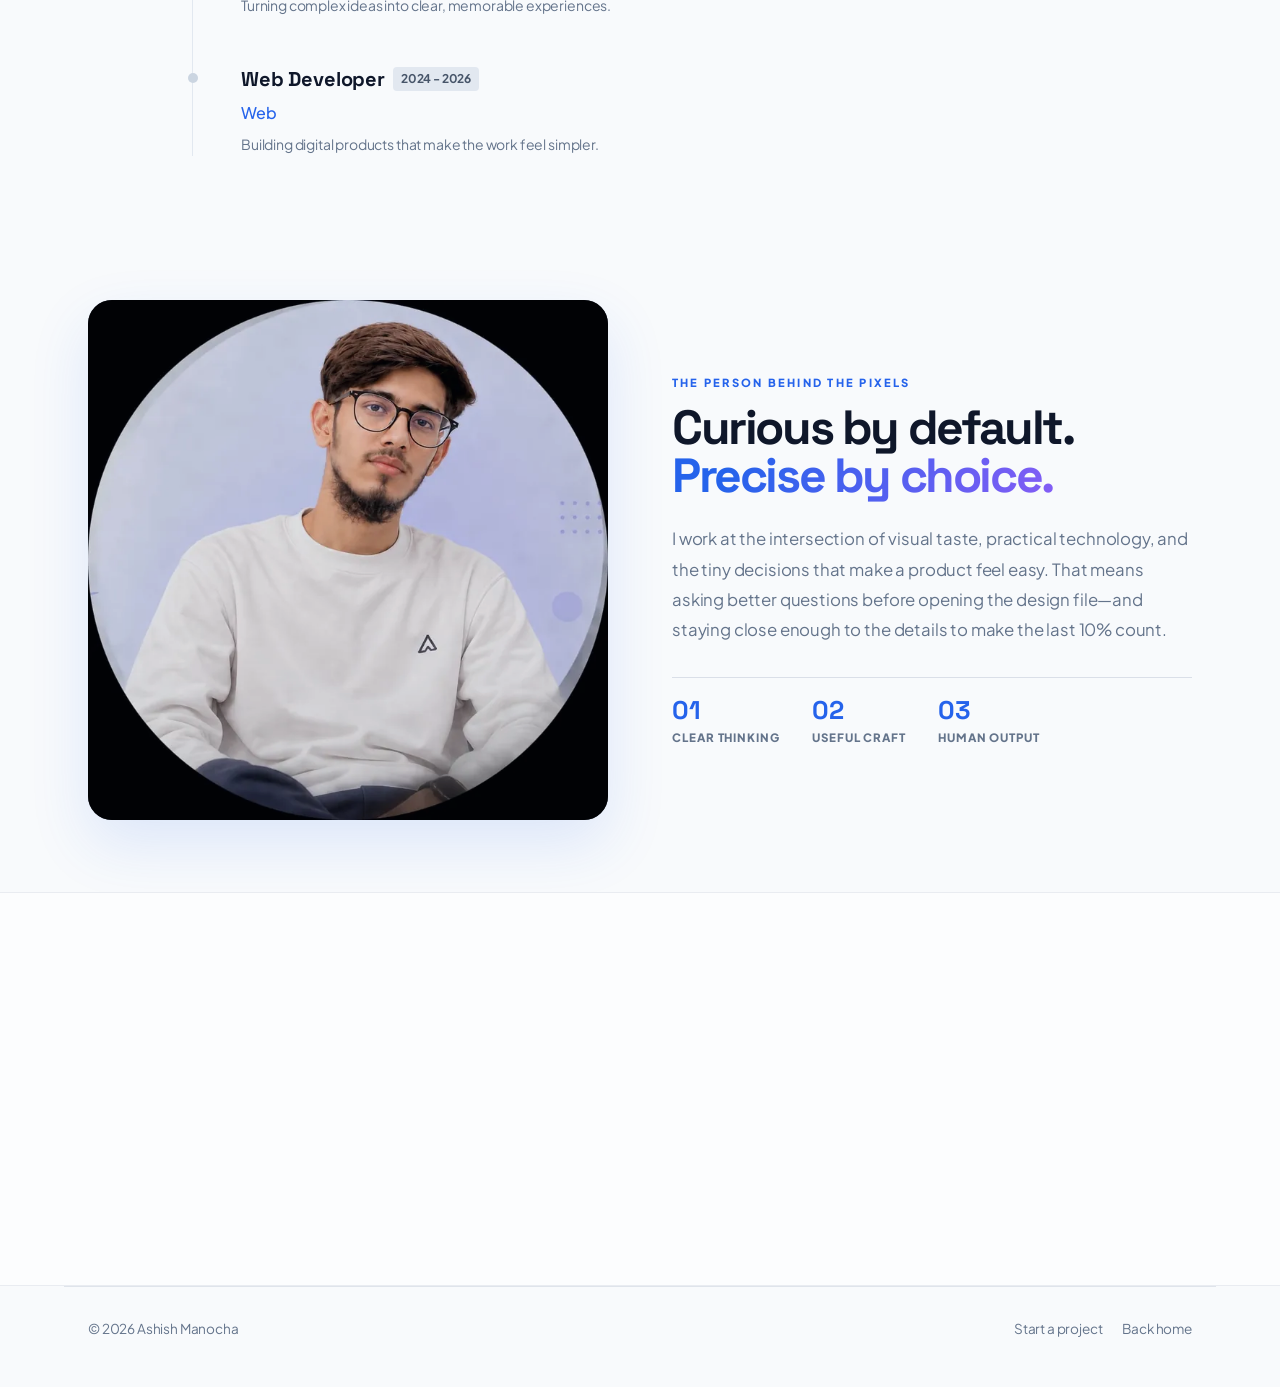
==== commit 50160b8b: "perf: 100/100/100/100 mobile + desktop - subset variable fonts (50KB -> 32KB, LCP -140ms) - inline S" ====
--- a/about.html
+++ b/about.html
@@ -3,70 +3,85 @@
 <head>
     <meta charset="UTF-8">
     <meta name="viewport" content="width=device-width, initial-scale=1.0">
+
     <title>About Ashish Manocha — Creative Digital Studio</title>
     <meta name="description" content="Learn about Ashish Manocha’s background, creative journey, and approach to digital storytelling.">
-    <meta name="keywords" content="Creative studio, UI/UX design, web development, social media management, video editing, AI tool tutoring, Ashish Manocha">
     <meta name="author" content="Ashish Manocha">
-    <meta name="theme-color" content="#2563eb">
-    <link rel="icon" href="data:image/svg+xml,<svg xmlns='http://www.w3.org/2000/svg' viewBox='0 0 64 64'><rect width='64' height='64' rx='14' fill='%232563eb'/><text x='32' y='44' font-family='Arial,sans-serif' font-size='36' font-weight='bold' fill='white' text-anchor='middle'>A</text></svg>">
-
-    <!-- Fonts (self-hosted, no external requests) -->
-    <link rel="stylesheet" href="fonts.css">
-    
-    <link rel="preconnect" href="https://cdnjs.cloudflare.com" crossorigin>
-
-    <!-- Font Awesome -->
-    <link rel="stylesheet" href="https://cdnjs.cloudflare.com/ajax/libs/font-awesome/6.4.0/css/all.min.css" media="print" onload="this.media='all'">
-    <noscript><link rel="stylesheet" href="https://cdnjs.cloudflare.com/ajax/libs/font-awesome/6.4.0/css/all.min.css"></noscript>
-
-    <!-- External Styles -->
-    <link rel="stylesheet" href="styles.css">
-    <link rel="stylesheet" href="tailwind.css">    <link rel="icon" href="favicon.ico">
-    <link rel="icon" sizes="32x32" href="favicon-32x32.png">
-    <link rel="icon" sizes="16x16" href="favicon-16x16.png">
-    <link rel="apple-touch-icon" href="apple-touch-icon.png">
-    <link rel="mask-icon" href="safari-pinned-tab.svg" color="#2563eb">
-    <link rel="manifest" href="site.webmanifest">
-    <link rel="preconnect" href="https://cdnjs.cloudflare.com" crossorigin>
-    <link rel="preload" as="font" type="font/woff2" href="fonts/plus-jakarta-sans.woff2" crossorigin>
-    <link rel="preload" as="font" type="font/woff2" href="fonts/space-grotesk.woff2" crossorigin>
-    <!-- Fonts (self-hosted, no external requests) -->
-    <link rel="stylesheet" href="fonts.css">
-    <link rel="stylesheet" href="styles.css">
-    <link rel="stylesheet" href="tailwind.css">    <meta property="og:title" content="About Ashish Manocha — Creative Digital Studio">
+    <meta name="theme-color" content="#2563eb" media="(prefers-color-scheme: light)">
+    <meta name="theme-color" content="#0f172a" media="(prefers-color-scheme: dark)">
+    <meta name="color-scheme" content="light dark">
+    <link rel="canonical" href="https://ashish-manocha.vercel.app/about.html">
+
+    <link rel="icon" href="/favicon.ico" sizes="any">
+    <link rel="icon" type="image/png" sizes="32x32" href="/favicon-32x32.png">
+    <link rel="icon" type="image/png" sizes="16x16" href="/favicon-16x16.png">
+    <link rel="apple-touch-icon" sizes="180x180" href="/apple-touch-icon.png">
+    <link rel="mask-icon" href="/safari-pinned-tab.svg" color="#2563eb">
+    <link rel="manifest" href="/site.webmanifest">
+
+    <meta property="og:type" content="website">
+    <meta property="og:site_name" content="Ashish Manocha">
+    <meta property="og:locale" content="en_US">
+    <meta property="og:title" content="About Ashish Manocha — Creative Digital Studio">
     <meta property="og:description" content="Learn about Ashish Manocha’s background, creative journey, and approach to digital storytelling.">
-    <meta property="og:type" content="website">
-    <meta property="og:url" content="https://ashish-manocha.vercel.app/about">
+    <meta property="og:url" content="https://ashish-manocha.vercel.app/about.html">
     <meta property="og:image" content="https://ashish-manocha.vercel.app/images/og-image.jpg">
     <meta property="og:image:width" content="1200">
     <meta property="og:image:height" content="630">
-    <meta property="og:image:alt" content="Ashish Manocha portrait">
-    <meta property="og:site_name" content="Ashish Manocha">
-    <meta property="og:locale" content="en_us">    <meta name="twitter:card" content="summary_large_image">
+    <meta property="og:image:alt" content="Ashish Manocha, independent creative digital studio">
+
+    <meta name="twitter:card" content="summary_large_image">
     <meta name="twitter:title" content="About Ashish Manocha — Creative Digital Studio">
     <meta name="twitter:description" content="Learn about Ashish Manocha’s background, creative journey, and approach to digital storytelling.">
     <meta name="twitter:image" content="https://ashish-manocha.vercel.app/images/og-image.jpg">
-    <meta name="twitter:site" content="@mediexplore3"><script type="application/ld+json">
+    <meta name="twitter:image:alt" content="Ashish Manocha, independent creative digital studio">
+
+    <link rel="preload" as="font" type="font/woff2" href="fonts/plus-jakarta-sans.woff2" crossorigin>
+    <link rel="preload" as="font" type="font/woff2" href="fonts/space-grotesk.woff2" crossorigin>
+
+    <link rel="stylesheet" href="fonts.css">
+    <link rel="stylesheet" href="styles.css">
+    <link rel="stylesheet" href="tailwind.css">
+
+    <script type="application/ld+json">
     {
-  "@context": "https://schema.org",
-  "@type": "Person",
-  "name": "Ashish Manocha",
-  "description": "Creative Digital Studio",
-  "url": "https://ashish-manocha.vercel.app/about",
-  "image": "https://ashish-manocha.vercel.app/images/photo1.jpg"
-}
-</script></head>
-<body class="bg-slate-50 text-slate-800 dark:bg-dark dark:text-slate-200 transition-colors duration-500 selection:bg-primary selection:text-white overflow-x-hidden standalone-page">
-    <div class="fixed inset-0 z-[1] bg-noise pointer-events-none opacity-40 mix-blend-overlay"></div>
-    <div class="fixed inset-0 z-0 bg-grid-pattern pointer-events-none"></div>
-    <div class="fixed top-0 left-1/2 -translate-x-1/2 w-[800px] h-[500px] bg-primary/20 rounded-full blur-[120px] pointer-events-none opacity-50 dark:opacity-20 z-0"></div>
-    <div id="preloader" class="opening-screen fixed inset-0 z-[9999] bg-slate-50 dark:bg-dark flex items-center justify-center" aria-label="Loading Ashish Manocha creative studio">
-        <div class="opening-splash">
-            <div class="opening-splash-top"><span>AM / 2026</span><span>Independent Creative Studio</span></div>
-            <div class="opening-splash-center"><span class="opening-splash-index">01</span><div class="opening-splash-name"><span>ASHISH</span><span>MANOCHA</span></div><div class="opening-splash-mark"><span>AM</span></div></div>
-            <div class="opening-splash-bottom"><span>Digital / Content / AI</span><div class="opening-meter"><span id="opening-meter-fill"></span></div><span id="opening-percent">0%</span></div>
-        </div>
-    </div>
+      "@context": "https://schema.org",
+      "@type": "AboutPage",
+      "url": "https://ashish-manocha.vercel.app/about.html",
+      "name": "About Ashish Manocha — Creative Digital Studio",
+      "description": "Learn about Ashish Manocha’s background, creative journey, and approach to digital storytelling.",
+      "isPartOf": {
+        "@id": "https://ashish-manocha.vercel.app/#site"
+      },
+      "inLanguage": "en",
+      "breadcrumb": {
+        "@type": "BreadcrumbList",
+        "itemListElement": [
+          {
+            "@type": "ListItem",
+            "position": 1,
+            "name": "Home",
+            "item": "https://ashish-manocha.vercel.app/"
+          },
+          {
+            "@type": "ListItem",
+            "position": 2,
+            "name": "About",
+            "item": "https://ashish-manocha.vercel.app/about.html"
+          }
+        ]
+      },
+      "mainEntity": {
+        "@id": "https://ashish-manocha.vercel.app/#person"
+      }
+    }
+    </script>
+</head>
+
+<body class="bg-slate-50 text-slate-800 dark:bg-dark dark:text-slate-200 transition-colors duration-500 selection:bg-primary selection:text-white overflow-x-hidden standalone-page"><svg xmlns="http://www.w3.org/2000/svg" class="sprite" aria-hidden="true"><symbol id="i-arrow-down" viewBox="0 0 384 512"><path d="M169.4 470.6c12.5 12.5 32.8 12.5 45.3 0l160-160c12.5-12.5 12.5-32.8 0-45.3s-32.8-12.5-45.3 0L224 370.8 224 64c0-17.7-14.3-32-32-32s-32 14.3-32 32l0 306.7L54.6 265.4c-12.5-12.5-32.8-12.5-45.3 0s-12.5 32.8 0 45.3l160 160z"/></symbol><symbol id="i-arrow-right" viewBox="0 0 448 512"><path d="M438.6 278.6c12.5-12.5 12.5-32.8 0-45.3l-160-160c-12.5-12.5-32.8-12.5-45.3 0s-12.5 32.8 0 45.3L338.8 224 32 224c-17.7 0-32 14.3-32 32s14.3 32 32 32l306.7 0L233.4 393.4c-12.5 12.5-12.5 32.8 0 45.3s32.8 12.5 45.3 0l160-160z"/></symbol><symbol id="i-arrow-up" viewBox="0 0 384 512"><path d="M214.6 41.4c-12.5-12.5-32.8-12.5-45.3 0l-160 160c-12.5 12.5-12.5 32.8 0 45.3s32.8 12.5 45.3 0L160 141.2V448c0 17.7 14.3 32 32 32s32-14.3 32-32V141.2L329.4 246.6c12.5 12.5 32.8 12.5 45.3 0s12.5-32.8 0-45.3l-160-160z"/></symbol><symbol id="i-arrow-up-right-and-arrow-down-left-from-center" viewBox="0 0 512 512"><path d="M200 32H56C42.7 32 32 42.7 32 56V200c0 9.7 5.8 18.5 14.8 22.2s19.3 1.7 26.2-5.2l40-40 79 79-79 79L73 295c-6.9-6.9-17.2-8.9-26.2-5.2S32 302.3 32 312V456c0 13.3 10.7 24 24 24H200c9.7 0 18.5-5.8 22.2-14.8s1.7-19.3-5.2-26.2l-40-40 79-79 79 79-40 40c-6.9 6.9-8.9 17.2-5.2 26.2s12.5 14.8 22.2 14.8H456c13.3 0 24-10.7 24-24V312c0-9.7-5.8-18.5-14.8-22.2s-19.3-1.7-26.2 5.2l-40 40-79-79 79-79 40 40c6.9 6.9 17.2 8.9 26.2 5.2s14.8-12.5 14.8-22.2V56c0-13.3-10.7-24-24-24H312c-9.7 0-18.5 5.8-22.2 14.8s-1.7 19.3 5.2 26.2l40 40-79 79-79-79 40-40c6.9-6.9 8.9-17.2 5.2-26.2S209.7 32 200 32z"/></symbol><symbol id="i-arrow-up-right-from-square" viewBox="0 0 512 512"><path d="M352 0c-12.9 0-24.6 7.8-29.6 19.8s-2.2 25.7 6.9 34.9L370.7 96 201.4 265.4c-12.5 12.5-12.5 32.8 0 45.3s32.8 12.5 45.3 0L416 141.3l41.4 41.4c9.2 9.2 22.9 11.9 34.9 6.9s19.8-16.6 19.8-29.6V32c0-17.7-14.3-32-32-32H352zM80 32C35.8 32 0 67.8 0 112V432c0 44.2 35.8 80 80 80H400c44.2 0 80-35.8 80-80V320c0-17.7-14.3-32-32-32s-32 14.3-32 32V432c0 8.8-7.2 16-16 16H80c-8.8 0-16-7.2-16-16V112c0-8.8 7.2-16 16-16H192c17.7 0 32-14.3 32-32s-14.3-32-32-32H80z"/></symbol><symbol id="i-bars" viewBox="0 0 448 512"><path d="M0 96C0 78.3 14.3 64 32 64H416c17.7 0 32 14.3 32 32s-14.3 32-32 32H32C14.3 128 0 113.7 0 96zM0 256c0-17.7 14.3-32 32-32H416c17.7 0 32 14.3 32 32s-14.3 32-32 32H32c-17.7 0-32-14.3-32-32zM448 416c0 17.7-14.3 32-32 32H32c-17.7 0-32-14.3-32-32s14.3-32 32-32H416c17.7 0 32 14.3 32 32z"/></symbol><symbol id="i-bolt" viewBox="0 0 448 512"><path d="M349.4 44.6c5.9-13.7 1.5-29.7-10.6-38.5s-28.6-8-39.9 1.8l-256 224c-10 8.8-13.6 22.9-8.9 35.3S50.7 288 64 288H175.5L98.6 467.4c-5.9 13.7-1.5 29.7 10.6 38.5s28.6 8 39.9-1.8l256-224c10-8.8 13.6-22.9 8.9-35.3s-16.6-20.7-30-20.7H272.5L349.4 44.6z"/></symbol><symbol id="i-check" viewBox="0 0 448 512"><path d="M438.6 105.4c12.5 12.5 12.5 32.8 0 45.3l-256 256c-12.5 12.5-32.8 12.5-45.3 0l-128-128c-12.5-12.5-12.5-32.8 0-45.3s32.8-12.5 45.3 0L160 338.7 393.4 105.4c12.5-12.5 32.8-12.5 45.3 0z"/></symbol><symbol id="i-check-circle" viewBox="0 0 512 512"><path d="M256 512A256 256 0 1 0 256 0a256 256 0 1 0 0 512zM369 209L241 337c-9.4 9.4-24.6 9.4-33.9 0l-64-64c-9.4-9.4-9.4-24.6 0-33.9s24.6-9.4 33.9 0l47 47L335 175c9.4-9.4 24.6-9.4 33.9 0s9.4 24.6 0 33.9z"/></symbol><symbol id="i-circle-check" viewBox="0 0 512 512"><path d="M256 512A256 256 0 1 0 256 0a256 256 0 1 0 0 512zM369 209L241 337c-9.4 9.4-24.6 9.4-33.9 0l-64-64c-9.4-9.4-9.4-24.6 0-33.9s24.6-9.4 33.9 0l47 47L335 175c9.4-9.4 24.6-9.4 33.9 0s9.4 24.6 0 33.9z"/></symbol><symbol id="i-circle-notch" viewBox="0 0 512 512"><path d="M222.7 32.1c5 16.9-4.6 34.8-21.5 39.8C121.8 95.6 64 169.1 64 256c0 106 86 192 192 192s192-86 192-192c0-86.9-57.8-160.4-137.1-184.1c-16.9-5-26.6-22.9-21.5-39.8s22.9-26.6 39.8-21.5C434.9 42.1 512 140 512 256c0 141.4-114.6 256-256 256S0 397.4 0 256C0 140 77.1 42.1 182.9 10.6c16.9-5 34.8 4.6 39.8 21.5z"/></symbol><symbol id="i-code" viewBox="0 0 640 512"><path d="M392.8 1.2c-17-4.9-34.7 5-39.6 22l-128 448c-4.9 17 5 34.7 22 39.6s34.7-5 39.6-22l128-448c4.9-17-5-34.7-22-39.6zm80.6 120.1c-12.5 12.5-12.5 32.8 0 45.3L562.7 256l-89.4 89.4c-12.5 12.5-12.5 32.8 0 45.3s32.8 12.5 45.3 0l112-112c12.5-12.5 12.5-32.8 0-45.3l-112-112c-12.5-12.5-32.8-12.5-45.3 0zm-306.7 0c-12.5-12.5-32.8-12.5-45.3 0l-112 112c-12.5 12.5-12.5 32.8 0 45.3l112 112c12.5 12.5 32.8 12.5 45.3 0s12.5-32.8 0-45.3L77.3 256l89.4-89.4c12.5-12.5 12.5-32.8 0-45.3z"/></symbol><symbol id="i-comments" viewBox="0 0 640 512"><path d="M208 352c114.9 0 208-78.8 208-176S322.9 0 208 0S0 78.8 0 176c0 38.6 14.7 74.3 39.6 103.4c-3.5 9.4-8.7 17.7-14.2 24.7c-4.8 6.2-9.7 11-13.3 14.3c-1.8 1.6-3.3 2.9-4.3 3.7c-.5 .4-.9 .7-1.1 .8l-.2 .2 0 0 0 0C1 327.2-1.4 334.4 .8 340.9S9.1 352 16 352c21.8 0 43.8-5.6 62.1-12.5c9.2-3.5 17.8-7.4 25.3-11.4C134.1 343.3 169.8 352 208 352zM448 176c0 112.3-99.1 196.9-216.5 207C255.8 457.4 336.4 512 432 512c38.2 0 73.9-8.7 104.7-23.9c7.5 4 16 7.9 25.2 11.4c18.3 6.9 40.3 12.5 62.1 12.5c6.9 0 13.1-4.5 15.2-11.1c2.1-6.6-.2-13.8-5.8-17.9l0 0 0 0-.2-.2c-.2-.2-.6-.4-1.1-.8c-1-.8-2.5-2-4.3-3.7c-3.6-3.3-8.5-8.1-13.3-14.3c-5.5-7-10.7-15.4-14.2-24.7c24.9-29 39.6-64.7 39.6-103.4c0-92.8-84.9-168.9-192.6-175.5c.4 5.1 .6 10.3 .6 15.5z"/></symbol><symbol id="i-compass" viewBox="0 0 512 512"><path d="M256 512A256 256 0 1 0 256 0a256 256 0 1 0 0 512zm50.7-186.9L162.4 380.6c-19.4 7.5-38.5-11.6-31-31l55.5-144.3c3.3-8.5 9.9-15.1 18.4-18.4l144.3-55.5c19.4-7.5 38.5 11.6 31 31L325.1 306.7c-3.2 8.5-9.9 15.1-18.4 18.4zM288 256a32 32 0 1 0 -64 0 32 32 0 1 0 64 0z"/></symbol><symbol id="i-database" viewBox="0 0 448 512"><path d="M448 80v48c0 44.2-100.3 80-224 80S0 172.2 0 128V80C0 35.8 100.3 0 224 0S448 35.8 448 80zM393.2 214.7c20.8-7.4 39.9-16.9 54.8-28.6V288c0 44.2-100.3 80-224 80S0 332.2 0 288V186.1c14.9 11.8 34 21.2 54.8 28.6C99.7 230.7 159.5 240 224 240s124.3-9.3 169.2-25.3zM0 346.1c14.9 11.8 34 21.2 54.8 28.6C99.7 390.7 159.5 400 224 400s124.3-9.3 169.2-25.3c20.8-7.4 39.9-16.9 54.8-28.6V432c0 44.2-100.3 80-224 80S0 476.2 0 432V346.1z"/></symbol><symbol id="i-dribbble" viewBox="0 0 512 512"><path d="M256 8C119.252 8 8 119.252 8 256s111.252 248 248 248 248-111.252 248-248S392.748 8 256 8zm163.97 114.366c29.503 36.046 47.369 81.957 47.835 131.955-6.984-1.477-77.018-15.682-147.502-6.818-5.752-14.041-11.181-26.393-18.617-41.614 78.321-31.977 113.818-77.482 118.284-83.523zM396.421 97.87c-3.81 5.427-35.697 48.286-111.021 76.519-34.712-63.776-73.185-116.168-79.04-124.008 67.176-16.193 137.966 1.27 190.061 47.489zm-230.48-33.25c5.585 7.659 43.438 60.116 78.537 122.509-99.087 26.313-186.36 25.934-195.834 25.809C62.38 147.205 106.678 92.573 165.941 64.62zM44.17 256.323c0-2.166.043-4.322.108-6.473 9.268.19 111.92 1.513 217.706-30.146 6.064 11.868 11.857 23.915 17.174 35.949-76.599 21.575-146.194 83.527-180.531 142.306C64.794 360.405 44.17 310.73 44.17 256.323zm81.807 167.113c22.127-45.233 82.178-103.622 167.579-132.756 29.74 77.283 42.039 142.053 45.189 160.638-68.112 29.013-150.015 21.053-212.768-27.882zm248.38 8.489c-2.171-12.886-13.446-74.897-41.152-151.033 66.38-10.626 124.7 6.768 131.947 9.055-9.442 58.941-43.273 109.844-90.795 141.978z"/></symbol><symbol id="i-envelope" viewBox="0 0 512 512"><path d="M48 64C21.5 64 0 85.5 0 112c0 15.1 7.1 29.3 19.2 38.4L236.8 313.6c11.4 8.5 27 8.5 38.4 0L492.8 150.4c12.1-9.1 19.2-23.3 19.2-38.4c0-26.5-21.5-48-48-48H48zM0 176V384c0 35.3 28.7 64 64 64H448c35.3 0 64-28.7 64-64V176L294.4 339.2c-22.8 17.1-54 17.1-76.8 0L0 176z"/></symbol><symbol id="i-film" viewBox="0 0 512 512"><path d="M0 96C0 60.7 28.7 32 64 32H448c35.3 0 64 28.7 64 64V416c0 35.3-28.7 64-64 64H64c-35.3 0-64-28.7-64-64V96zM48 368v32c0 8.8 7.2 16 16 16H96c8.8 0 16-7.2 16-16V368c0-8.8-7.2-16-16-16H64c-8.8 0-16 7.2-16 16zm368-16c-8.8 0-16 7.2-16 16v32c0 8.8 7.2 16 16 16h32c8.8 0 16-7.2 16-16V368c0-8.8-7.2-16-16-16H416zM48 240v32c0 8.8 7.2 16 16 16H96c8.8 0 16-7.2 16-16V240c0-8.8-7.2-16-16-16H64c-8.8 0-16 7.2-16 16zm368-16c-8.8 0-16 7.2-16 16v32c0 8.8 7.2 16 16 16h32c8.8 0 16-7.2 16-16V240c0-8.8-7.2-16-16-16H416zM48 112v32c0 8.8 7.2 16 16 16H96c8.8 0 16-7.2 16-16V112c0-8.8-7.2-16-16-16H64c-8.8 0-16 7.2-16 16zM416 96c-8.8 0-16 7.2-16 16v32c0 8.8 7.2 16 16 16h32c8.8 0 16-7.2 16-16V112c0-8.8-7.2-16-16-16H416zM160 128v64c0 17.7 14.3 32 32 32H320c17.7 0 32-14.3 32-32V128c0-17.7-14.3-32-32-32H192c-17.7 0-32 14.3-32 32zm32 160c-17.7 0-32 14.3-32 32v64c0 17.7 14.3 32 32 32H320c17.7 0 32-14.3 32-32V320c0-17.7-14.3-32-32-32H192z"/></symbol><symbol id="i-github" viewBox="0 0 496 512"><path d="M165.9 397.4c0 2-2.3 3.6-5.2 3.6-3.3.3-5.6-1.3-5.6-3.6 0-2 2.3-3.6 5.2-3.6 3-.3 5.6 1.3 5.6 3.6zm-31.1-4.5c-.7 2 1.3 4.3 4.3 4.9 2.6 1 5.6 0 6.2-2s-1.3-4.3-4.3-5.2c-2.6-.7-5.5.3-6.2 2.3zm44.2-1.7c-2.9.7-4.9 2.6-4.6 4.9.3 2 2.9 3.3 5.9 2.6 2.9-.7 4.9-2.6 4.6-4.6-.3-1.9-3-3.2-5.9-2.9zM244.8 8C106.1 8 0 113.3 0 252c0 110.9 69.8 205.8 169.5 239.2 12.8 2.3 17.3-5.6 17.3-12.1 0-6.2-.3-40.4-.3-61.4 0 0-70 15-84.7-29.8 0 0-11.4-29.1-27.8-36.6 0 0-22.9-15.7 1.6-15.4 0 0 24.9 2 38.6 25.8 21.9 38.6 58.6 27.5 72.9 20.9 2.3-16 8.8-27.1 16-33.7-55.9-6.2-112.3-14.3-112.3-110.5 0-27.5 7.6-41.3 23.6-58.9-2.6-6.5-11.1-33.3 2.6-67.9 20.9-6.5 69 27 69 27 20-5.6 41.5-8.5 62.8-8.5s42.8 2.9 62.8 8.5c0 0 48.1-33.6 69-27 13.7 34.7 5.2 61.4 2.6 67.9 16 17.7 25.8 31.5 25.8 58.9 0 96.5-58.9 104.2-114.8 110.5 9.2 7.9 17 22.9 17 46.4 0 33.7-.3 75.4-.3 83.6 0 6.5 4.6 14.4 17.3 12.1C428.2 457.8 496 362.9 496 252 496 113.3 383.5 8 244.8 8zM97.2 352.9c-1.3 1-1 3.3.7 5.2 1.6 1.6 3.9 2.3 5.2 1 1.3-1 1-3.3-.7-5.2-1.6-1.6-3.9-2.3-5.2-1zm-10.8-8.1c-.7 1.3.3 2.9 2.3 3.9 1.6 1 3.6.7 4.3-.7.7-1.3-.3-2.9-2.3-3.9-2-.6-3.6-.3-4.3.7zm32.4 35.6c-1.6 1.3-1 4.3 1.3 6.2 2.3 2.3 5.2 2.6 6.5 1 1.3-1.3.7-4.3-1.3-6.2-2.2-2.3-5.2-2.6-6.5-1zm-11.4-14.7c-1.6 1-1.6 3.6 0 5.9 1.6 2.3 4.3 3.3 5.6 2.3 1.6-1.3 1.6-3.9 0-6.2-1.4-2.3-4-3.3-5.6-2z"/></symbol><symbol id="i-image" viewBox="0 0 512 512"><path d="M0 96C0 60.7 28.7 32 64 32H448c35.3 0 64 28.7 64 64V416c0 35.3-28.7 64-64 64H64c-35.3 0-64-28.7-64-64V96zM323.8 202.5c-4.5-6.6-11.9-10.5-19.8-10.5s-15.4 3.9-19.8 10.5l-87 127.6L170.7 297c-4.6-5.7-11.5-9-18.7-9s-14.2 3.3-18.7 9l-64 80c-5.8 7.2-6.9 17.1-2.9 25.4s12.4 13.6 21.6 13.6h96 32H424c8.9 0 17.1-4.9 21.2-12.8s3.6-17.4-1.4-24.7l-120-176zM112 192a48 48 0 1 0 0-96 48 48 0 1 0 0 96z"/></symbol><symbol id="i-layer-group" viewBox="0 0 576 512"><path d="M264.5 5.2c14.9-6.9 32.1-6.9 47 0l218.6 101c8.5 3.9 13.9 12.4 13.9 21.8s-5.4 17.9-13.9 21.8l-218.6 101c-14.9 6.9-32.1 6.9-47 0L45.9 149.8C37.4 145.8 32 137.3 32 128s5.4-17.9 13.9-21.8L264.5 5.2zM476.9 209.6l53.2 24.6c8.5 3.9 13.9 12.4 13.9 21.8s-5.4 17.9-13.9 21.8l-218.6 101c-14.9 6.9-32.1 6.9-47 0L45.9 277.8C37.4 273.8 32 265.3 32 256s5.4-17.9 13.9-21.8l53.2-24.6 152 70.2c23.4 10.8 50.4 10.8 73.8 0l152-70.2zm-152 198.2l152-70.2 53.2 24.6c8.5 3.9 13.9 12.4 13.9 21.8s-5.4 17.9-13.9 21.8l-218.6 101c-14.9 6.9-32.1 6.9-47 0L45.9 405.8C37.4 401.8 32 393.3 32 384s5.4-17.9 13.9-21.8l53.2-24.6 152 70.2c23.4 10.8 50.4 10.8 73.8 0z"/></symbol><symbol id="i-lightbulb" viewBox="0 0 384 512"><path d="M272 384c9.6-31.9 29.5-59.1 49.2-86.2l0 0c5.2-7.1 10.4-14.2 15.4-21.4c19.8-28.5 31.4-63 31.4-100.3C368 78.8 289.2 0 192 0S16 78.8 16 176c0 37.3 11.6 71.9 31.4 100.3c5 7.2 10.2 14.3 15.4 21.4l0 0c19.8 27.1 39.7 54.4 49.2 86.2H272zM192 512c44.2 0 80-35.8 80-80V416H112v16c0 44.2 35.8 80 80 80zM112 176c0 8.8-7.2 16-16 16s-16-7.2-16-16c0-61.9 50.1-112 112-112c8.8 0 16 7.2 16 16s-7.2 16-16 16c-44.2 0-80 35.8-80 80z"/></symbol><symbol id="i-linkedin" viewBox="0 0 448 512"><path d="M416 32H31.9C14.3 32 0 46.5 0 64.3v383.4C0 465.5 14.3 480 31.9 480H416c17.6 0 32-14.5 32-32.3V64.3c0-17.8-14.4-32.3-32-32.3zM135.4 416H69V202.2h66.5V416zm-33.2-243c-21.3 0-38.5-17.3-38.5-38.5S80.9 96 102.2 96c21.2 0 38.5 17.3 38.5 38.5 0 21.3-17.2 38.5-38.5 38.5zm282.1 243h-66.4V312c0-24.8-.5-56.7-34.5-56.7-34.6 0-39.9 27-39.9 54.9V416h-66.4V202.2h63.7v29.2h.9c8.9-16.8 30.6-34.5 62.9-34.5 67.2 0 79.7 44.3 79.7 101.9V416z"/></symbol><symbol id="i-map-marker-alt" viewBox="0 0 384 512"><path d="M215.7 499.2C267 435 384 279.4 384 192C384 86 298 0 192 0S0 86 0 192c0 87.4 117 243 168.3 307.2c12.3 15.3 35.1 15.3 47.4 0zM192 128a64 64 0 1 1 0 128 64 64 0 1 1 0-128z"/></symbol><symbol id="i-mobile-screen-button" viewBox="0 0 384 512"><path d="M16 64C16 28.7 44.7 0 80 0H304c35.3 0 64 28.7 64 64V448c0 35.3-28.7 64-64 64H80c-35.3 0-64-28.7-64-64V64zM224 448a32 32 0 1 0 -64 0 32 32 0 1 0 64 0zM304 64H80V384H304V64z"/></symbol><symbol id="i-moon" viewBox="0 0 384 512"><path d="M223.5 32C100 32 0 132.3 0 256S100 480 223.5 480c60.6 0 115.5-24.2 155.8-63.4c5-4.9 6.3-12.5 3.1-18.7s-10.1-9.7-17-8.5c-9.8 1.7-19.8 2.6-30.1 2.6c-96.9 0-175.5-78.8-175.5-176c0-65.8 36-123.1 89.3-153.3c6.1-3.5 9.2-10.5 7.7-17.3s-7.3-11.9-14.3-12.5c-6.3-.5-12.6-.8-19-.8z"/></symbol><symbol id="i-palette" viewBox="0 0 512 512"><path d="M512 256c0 .9 0 1.8 0 2.7c-.4 36.5-33.6 61.3-70.1 61.3H344c-26.5 0-48 21.5-48 48c0 3.4 .4 6.7 1 9.9c2.1 10.2 6.5 20 10.8 29.9c6.1 13.8 12.1 27.5 12.1 42c0 31.8-21.6 60.7-53.4 62c-3.5 .1-7 .2-10.6 .2C114.6 512 0 397.4 0 256S114.6 0 256 0S512 114.6 512 256zM128 288a32 32 0 1 0 -64 0 32 32 0 1 0 64 0zm0-96a32 32 0 1 0 0-64 32 32 0 1 0 0 64zM288 96a32 32 0 1 0 -64 0 32 32 0 1 0 64 0zm96 96a32 32 0 1 0 0-64 32 32 0 1 0 0 64z"/></symbol><symbol id="i-people-arrows" viewBox="0 0 640 512"><path d="M64 64a64 64 0 1 1 128 0A64 64 0 1 1 64 64zM25.9 233.4C29.3 191.9 64 160 105.6 160h44.8c27 0 51 13.4 65.5 34.1c-2.7 1.9-5.2 4-7.5 6.3l-64 64c-21.9 21.9-21.9 57.3 0 79.2L192 391.2V464c0 26.5-21.5 48-48 48H112c-26.5 0-48-21.5-48-48V348.3c-26.5-9.5-44.7-35.8-42.2-65.6l4.1-49.3zM448 64a64 64 0 1 1 128 0A64 64 0 1 1 448 64zM431.6 200.4c-2.3-2.3-4.9-4.4-7.5-6.3c14.5-20.7 38.6-34.1 65.5-34.1h44.8c41.6 0 76.3 31.9 79.7 73.4l4.1 49.3c2.5 29.8-15.7 56.1-42.2 65.6V464c0 26.5-21.5 48-48 48H496c-26.5 0-48-21.5-48-48V391.2l47.6-47.6c21.9-21.9 21.9-57.3 0-79.2l-64-64zM272 240v32h96V240c0-9.7 5.8-18.5 14.8-22.2s19.3-1.7 26.2 5.2l64 64c9.4 9.4 9.4 24.6 0 33.9l-64 64c-6.9 6.9-17.2 8.9-26.2 5.2s-14.8-12.5-14.8-22.2V336H272v32c0 9.7-5.8 18.5-14.8 22.2s-19.3 1.7-26.2-5.2l-64-64c-9.4-9.4-9.4-24.6 0-33.9l64-64c6.9-6.9 17.2-8.9 26.2-5.2s14.8 12.5 14.8 22.2z"/></symbol><symbol id="i-phone" viewBox="0 0 512 512"><path d="M164.9 24.6c-7.7-18.6-28-28.5-47.4-23.2l-88 24C12.1 30.2 0 46 0 64C0 311.4 200.6 512 448 512c18 0 33.8-12.1 38.6-29.5l24-88c5.3-19.4-4.6-39.7-23.2-47.4l-96-40c-16.3-6.8-35.2-2.1-46.3 11.6L304.7 368C234.3 334.7 177.3 277.7 144 207.3L193.3 167c13.7-11.2 18.4-30 11.6-46.3l-40-96z"/></symbol><symbol id="i-plus" viewBox="0 0 448 512"><path d="M256 80c0-17.7-14.3-32-32-32s-32 14.3-32 32V224H48c-17.7 0-32 14.3-32 32s14.3 32 32 32H192V432c0 17.7 14.3 32 32 32s32-14.3 32-32V288H400c17.7 0 32-14.3 32-32s-14.3-32-32-32H256V80z"/></symbol><symbol id="i-quote-right" viewBox="0 0 448 512"><path d="M448 296c0 66.3-53.7 120-120 120h-8c-17.7 0-32-14.3-32-32s14.3-32 32-32h8c30.9 0 56-25.1 56-56v-8H320c-35.3 0-64-28.7-64-64V160c0-35.3 28.7-64 64-64h64c35.3 0 64 28.7 64 64v32 32 72zm-256 0c0 66.3-53.7 120-120 120H64c-17.7 0-32-14.3-32-32s14.3-32 32-32h8c30.9 0 56-25.1 56-56v-8H64c-35.3 0-64-28.7-64-64V160c0-35.3 28.7-64 64-64h64c35.3 0 64 28.7 64 64v32 32 72z"/></symbol><symbol id="i-robot" viewBox="0 0 640 512"><path d="M320 0c17.7 0 32 14.3 32 32V96H472c39.8 0 72 32.2 72 72V440c0 39.8-32.2 72-72 72H168c-39.8 0-72-32.2-72-72V168c0-39.8 32.2-72 72-72H288V32c0-17.7 14.3-32 32-32zM208 384c-8.8 0-16 7.2-16 16s7.2 16 16 16h32c8.8 0 16-7.2 16-16s-7.2-16-16-16H208zm96 0c-8.8 0-16 7.2-16 16s7.2 16 16 16h32c8.8 0 16-7.2 16-16s-7.2-16-16-16H304zm96 0c-8.8 0-16 7.2-16 16s7.2 16 16 16h32c8.8 0 16-7.2 16-16s-7.2-16-16-16H400zM264 256a40 40 0 1 0 -80 0 40 40 0 1 0 80 0zm152 40a40 40 0 1 0 0-80 40 40 0 1 0 0 80zM48 224H64V416H48c-26.5 0-48-21.5-48-48V272c0-26.5 21.5-48 48-48zm544 0c26.5 0 48 21.5 48 48v96c0 26.5-21.5 48-48 48H576V224h16z"/></symbol><symbol id="i-rocket" viewBox="0 0 512 512"><path d="M156.6 384.9L125.7 354c-8.5-8.5-11.5-20.8-7.7-32.2c3-8.9 7-20.5 11.8-33.8L24 288c-8.6 0-16.6-4.6-20.9-12.1s-4.2-16.7 .2-24.1l52.5-88.5c13-21.9 36.5-35.3 61.9-35.3l82.3 0c2.4-4 4.8-7.7 7.2-11.3C289.1-4.1 411.1-8.1 483.9 5.3c11.6 2.1 20.6 11.2 22.8 22.8c13.4 72.9 9.3 194.8-111.4 276.7c-3.5 2.4-7.3 4.8-11.3 7.2v82.3c0 25.4-13.4 49-35.3 61.9l-88.5 52.5c-7.4 4.4-16.6 4.5-24.1 .2s-12.1-12.2-12.1-20.9V380.8c-14.1 4.9-26.4 8.9-35.7 11.9c-11.2 3.6-23.4 .5-31.8-7.8zM384 168a40 40 0 1 0 0-80 40 40 0 1 0 0 80z"/></symbol><symbol id="i-route" viewBox="0 0 512 512"><path d="M512 96c0 50.2-59.1 125.1-84.6 155c-3.8 4.4-9.4 6.1-14.5 5H320c-17.7 0-32 14.3-32 32s14.3 32 32 32h96c53 0 96 43 96 96s-43 96-96 96H139.6c8.7-9.9 19.3-22.6 30-36.8c6.3-8.4 12.8-17.6 19-27.2H416c17.7 0 32-14.3 32-32s-14.3-32-32-32H320c-53 0-96-43-96-96s43-96 96-96h39.8c-21-31.5-39.8-67.7-39.8-96c0-53 43-96 96-96s96 43 96 96zM117.1 489.1c-3.8 4.3-7.2 8.1-10.1 11.3l-1.8 2-.2-.2c-6 4.6-14.6 4-20-1.8C59.8 473 0 402.5 0 352c0-53 43-96 96-96s96 43 96 96c0 30-21.1 67-43.5 97.9c-10.7 14.7-21.7 28-30.8 38.5l-.6 .7zM128 352a32 32 0 1 0 -64 0 32 32 0 1 0 64 0zM416 128a32 32 0 1 0 0-64 32 32 0 1 0 0 64z"/></symbol><symbol id="i-share-nodes" viewBox="0 0 448 512"><path d="M352 224c53 0 96-43 96-96s-43-96-96-96s-96 43-96 96c0 4 .2 8 .7 11.9l-94.1 47C145.4 170.2 121.9 160 96 160c-53 0-96 43-96 96s43 96 96 96c25.9 0 49.4-10.2 66.6-26.9l94.1 47c-.5 3.9-.7 7.8-.7 11.9c0 53 43 96 96 96s96-43 96-96s-43-96-96-96c-25.9 0-49.4 10.2-66.6 26.9l-94.1-47c.5-3.9 .7-7.8 .7-11.9s-.2-8-.7-11.9l94.1-47C302.6 213.8 326.1 224 352 224z"/></symbol><symbol id="i-sun" viewBox="0 0 512 512"><path d="M361.5 1.2c5 2.1 8.6 6.6 9.6 11.9L391 121l107.9 19.8c5.3 1 9.8 4.6 11.9 9.6s1.5 10.7-1.6 15.2L446.9 256l62.3 90.3c3.1 4.5 3.7 10.2 1.6 15.2s-6.6 8.6-11.9 9.6L391 391 371.1 498.9c-1 5.3-4.6 9.8-9.6 11.9s-10.7 1.5-15.2-1.6L256 446.9l-90.3 62.3c-4.5 3.1-10.2 3.7-15.2 1.6s-8.6-6.6-9.6-11.9L121 391 13.1 371.1c-5.3-1-9.8-4.6-11.9-9.6s-1.5-10.7 1.6-15.2L65.1 256 2.8 165.7c-3.1-4.5-3.7-10.2-1.6-15.2s6.6-8.6 11.9-9.6L121 121 140.9 13.1c1-5.3 4.6-9.8 9.6-11.9s10.7-1.5 15.2 1.6L256 65.1 346.3 2.8c4.5-3.1 10.2-3.7 15.2-1.6zM160 256a96 96 0 1 1 192 0 96 96 0 1 1 -192 0zm224 0a128 128 0 1 0 -256 0 128 128 0 1 0 256 0z"/></symbol><symbol id="i-times" viewBox="0 0 384 512"><path d="M342.6 150.6c12.5-12.5 12.5-32.8 0-45.3s-32.8-12.5-45.3 0L192 210.7 86.6 105.4c-12.5-12.5-32.8-12.5-45.3 0s-12.5 32.8 0 45.3L146.7 256 41.4 361.4c-12.5 12.5-12.5 32.8 0 45.3s32.8 12.5 45.3 0L192 301.3 297.4 406.6c12.5 12.5 32.8 12.5 45.3 0s12.5-32.8 0-45.3L237.3 256 342.6 150.6z"/></symbol><symbol id="i-twitter" viewBox="0 0 512 512"><path d="M459.37 151.716c.325 4.548.325 9.097.325 13.645 0 138.72-105.583 298.558-298.558 298.558-59.452 0-114.68-17.219-161.137-47.106 8.447.974 16.568 1.299 25.34 1.299 49.055 0 94.213-16.568 130.274-44.832-46.132-.975-84.792-31.188-98.112-72.772 6.498.974 12.995 1.624 19.818 1.624 9.421 0 18.843-1.3 27.614-3.573-48.081-9.747-84.143-51.98-84.143-102.985v-1.299c13.969 7.797 30.214 12.67 47.431 13.319-28.264-18.843-46.781-51.005-46.781-87.391 0-19.492 5.197-37.36 14.294-52.954 51.655 63.675 129.3 105.258 216.365 109.807-1.624-7.797-2.599-15.918-2.599-24.04 0-57.828 46.782-104.934 104.934-104.934 30.213 0 57.502 12.67 76.67 33.137 23.715-4.548 46.456-13.32 66.599-25.34-7.798 24.366-24.366 44.833-46.132 57.827 21.117-2.273 41.584-8.122 60.426-16.243-14.292 20.791-32.161 39.308-52.628 54.253z"/></symbol><symbol id="i-wand-magic-sparkles" viewBox="0 0 576 512"><path d="M234.7 42.7L197 56.8c-3 1.1-5 4-5 7.2s2 6.1 5 7.2l37.7 14.1L248.8 123c1.1 3 4 5 7.2 5s6.1-2 7.2-5l14.1-37.7L315 71.2c3-1.1 5-4 5-7.2s-2-6.1-5-7.2L277.3 42.7 263.2 5c-1.1-3-4-5-7.2-5s-6.1 2-7.2 5L234.7 42.7zM46.1 395.4c-18.7 18.7-18.7 49.1 0 67.9l34.6 34.6c18.7 18.7 49.1 18.7 67.9 0L529.9 116.5c18.7-18.7 18.7-49.1 0-67.9L495.3 14.1c-18.7-18.7-49.1-18.7-67.9 0L46.1 395.4zM484.6 82.6l-105 105-23.3-23.3 105-105 23.3 23.3zM7.5 117.2C3 118.9 0 123.2 0 128s3 9.1 7.5 10.8L64 160l21.2 56.5c1.7 4.5 6 7.5 10.8 7.5s9.1-3 10.8-7.5L128 160l56.5-21.2c4.5-1.7 7.5-6 7.5-10.8s-3-9.1-7.5-10.8L128 96 106.8 39.5C105.1 35 100.8 32 96 32s-9.1 3-10.8 7.5L64 96 7.5 117.2zm352 256c-4.5 1.7-7.5 6-7.5 10.8s3 9.1 7.5 10.8L416 416l21.2 56.5c1.7 4.5 6 7.5 10.8 7.5s9.1-3 10.8-7.5L480 416l56.5-21.2c4.5-1.7 7.5-6 7.5-10.8s-3-9.1-7.5-10.8L480 352l-21.2-56.5c-1.7-4.5-6-7.5-10.8-7.5s-9.1 3-10.8 7.5L416 352l-56.5 21.2z"/></symbol><symbol id="i-whatsapp" viewBox="0 0 448 512"><path d="M380.9 97.1C339 55.1 283.2 32 223.9 32c-122.4 0-222 99.6-222 222 0 39.1 10.2 77.3 29.6 111L0 480l117.7-30.9c32.4 17.7 68.9 27 106.1 27h.1c122.3 0 224.1-99.6 224.1-222 0-59.3-25.2-115-67.1-157zm-157 341.6c-33.2 0-65.7-8.9-94-25.7l-6.7-4-69.8 18.3L72 359.2l-4.4-7c-18.5-29.4-28.2-63.3-28.2-98.2 0-101.7 82.8-184.5 184.6-184.5 49.3 0 95.6 19.2 130.4 54.1 34.8 34.9 56.2 81.2 56.1 130.5 0 101.8-84.9 184.6-186.6 184.6zm101.2-138.2c-5.5-2.8-32.8-16.2-37.9-18-5.1-1.9-8.8-2.8-12.5 2.8-3.7 5.6-14.3 18-17.6 21.8-3.2 3.7-6.5 4.2-12 1.4-32.6-16.3-54-29.1-75.5-66-5.7-9.8 5.7-9.1 16.3-30.3 1.8-3.7.9-6.9-.5-9.7-1.4-2.8-12.5-30.1-17.1-41.2-4.5-10.8-9.1-9.3-12.5-9.5-3.2-.2-6.9-.2-10.6-.2-3.7 0-9.7 1.4-14.8 6.9-5.1 5.6-19.4 19-19.4 46.3 0 27.3 19.9 53.7 22.6 57.4 2.8 3.7 39.1 59.7 94.8 83.8 35.2 15.2 49 16.5 66.6 13.9 10.7-1.6 32.8-13.4 37.4-26.4 4.6-13 4.6-24.1 3.2-26.4-1.3-2.5-5-3.9-10.5-6.6z"/></symbol></svg>
+    <div class="fixed inset-0 z-[1] bg-noise-tile pointer-events-none opacity-35"></div></div>
+    <div class="fixed top-0 left-1/2 -translate-x-1/2 w-[800px] h-[500px] rounded-full glow-sheen pointer-events-none opacity-60 dark:opacity-30 z-0"></div>
+    
         <!-- Navigation -->
     <header class="fixed top-0 left-0 right-0 z-50 flex justify-center px-4 pt-6">
         <nav class="bg-white/70 dark:bg-surface/70 backdrop-blur-xl border border-slate-200 dark:border-white/10 rounded-full px-6 py-3 flex items-center gap-8 shadow-sm transition-all duration-300 w-full max-w-4xl justify-between md:justify-start reveal-on-scroll">
@@ -89,10 +104,10 @@
 
             <div class="flex items-center gap-3 md:ml-4 border-l border-slate-200 dark:border-white/10 pl-4 md:pl-6 relative z-20">
                 <button id="theme-toggle" aria-label="Toggle dark mode" class="w-8 h-8 rounded-full flex items-center justify-center text-slate-500 hover:bg-slate-100 dark:hover:bg-white/10 transition-colors hoverable magnetic-btn focus:outline-none">
-                    <i class="fas fa-moon"></i>
+                    <svg class="ico" aria-hidden="true" focusable="false"><use href="#i-moon"></use></svg>
                 </button>
                 <button id="mobile-menu-btn" aria-label="Open menu" class="md:hidden text-slate-900 dark:text-white p-1 hoverable magnetic-btn focus:outline-none">
-                    <i class="fas fa-bars text-lg"></i>
+                    <svg class="ico text-lg" aria-hidden="true" focusable="false"><use href="#i-bars"></use></svg>
                 </button>
             </div>
         </nav>
@@ -109,7 +124,7 @@
         <a href="stories.html" class="text-3xl font-display font-bold mobile-link hover:text-primary hoverable">Stories</a>
         <a href="contact.html" class="text-3xl font-display font-bold mobile-link hover:text-primary hoverable">Contact</a>
         <button id="close-menu" aria-label="Close menu" class="absolute top-8 right-8 text-slate-500 hover:text-black dark:hover:text-white hoverable">
-            <i class="fas fa-times text-2xl"></i>
+            <svg class="ico text-2xl" aria-hidden="true" focusable="false"><use href="#i-times"></use></svg>
         </button>
     </div>
 
@@ -164,17 +179,17 @@
                         </span>
                     </div>
                     <div class="flex gap-4 text-2xl text-slate-600 dark:text-slate-400 relative z-10">
-                        <a href="https://github.com/" class="hover:text-primary transition-colors hover:scale-110 transform"><i class="fab fa-github"></i></a>
-                        <a href="https://www.linkedin.com/" class="hover:text-primary transition-colors hover:scale-110 transform"><i class="fab fa-linkedin"></i></a>
-                        <a href="https://x.com/" class="hover:text-primary transition-colors hover:scale-110 transform"><i class="fab fa-twitter"></i></a>
-                        <a href="https://dribbble.com/" class="hover:text-primary transition-colors hover:scale-110 transform"><i class="fab fa-dribbble"></i></a>
+                        <a href="https://github.com/" aria-label="GitHub profile" class="hover:text-primary transition-colors hover:scale-110 transform"><svg class="ico" aria-hidden="true" focusable="false"><use href="#i-github"></use></svg></a>
+                        <a href="https://www.linkedin.com/" aria-label="LinkedIn profile" class="hover:text-primary transition-colors hover:scale-110 transform"><svg class="ico" aria-hidden="true" focusable="false"><use href="#i-linkedin"></use></svg></a>
+                        <a href="https://x.com/" aria-label="X (Twitter) profile" class="hover:text-primary transition-colors hover:scale-110 transform"><svg class="ico" aria-hidden="true" focusable="false"><use href="#i-twitter"></use></svg></a>
+                        <a href="https://dribbble.com/" aria-label="Dribbble profile" class="hover:text-primary transition-colors hover:scale-110 transform"><svg class="ico" aria-hidden="true" focusable="false"><use href="#i-dribbble"></use></svg></a>
                     </div>
                 </div>
 
                 <!-- Card 4 -->
                 <div class="bento-card spotlight-card col-span-1 md:col-span-2 bg-gradient-to-br from-primary to-secondary text-white rounded-3xl p-8 flex flex-col justify-center relative overflow-hidden hoverable reveal-on-scroll delay-300">
                     <div class="spotlight-overlay"></div>
-                    <i class="fas fa-quote-right absolute top-8 right-8 text-6xl text-white/10"></i>
+                    <svg class="ico absolute top-8 right-8 text-6xl text-white/10" aria-hidden="true" focusable="false"><use href="#i-quote-right"></use></svg>
                     <h3 class="text-2xl md:text-3xl font-display font-bold leading-tight relative z-10 max-w-lg">
                         "Design is not just what it looks like and feels like. Design is how it works."
                     </h3>
@@ -239,9 +254,9 @@
     </section>
 
     <!-- Selected Work -->
-<section class="page-rich-section"><div class="container mx-auto px-6 max-w-6xl"><div class="page-image-panel"><div class="page-image-panel-media"><img src="images/photo1.jpg" alt="Ashish Manocha creative studio portrait" loading="lazy" decoding="async"></div><div class="page-image-panel-copy"><p class="eyebrow text-primary">The person behind the pixels</p><h2 class="font-display text-4xl md:text-5xl font-bold text-slate-900 dark:text-white">Curious by default.<br><span class="home-gradient-text">Precise by choice.</span></h2><p>I work at the intersection of visual taste, practical technology, and the tiny decisions that make a product feel easy. That means asking better questions before opening the design file—and staying close enough to the details to make the last 10% count.</p><div class="page-stat-row"><div><strong>01</strong><span>Clear thinking</span></div><div><strong>02</strong><span>Useful craft</span></div><div><strong>03</strong><span>Human output</span></div></div></div></div></div></section><section class="page-rich-section page-rich-muted"><div class="container mx-auto px-6 max-w-6xl"><p class="eyebrow text-primary">What clients get</p><div class="page-card-grid"><article><span>01</span><h3>A second brain</h3><p>Someone who can zoom out to the business goal and zoom in to the headline, spacing, or frame that makes it land.</p></article><article><span>02</span><h3>A sharper story</h3><p>Ideas shaped into language, visuals, and experiences that are easier to understand and harder to forget.</p></article><article><span>03</span><h3>A finished feeling</h3><p>Not just a good concept—a polished, launch-ready system that gives the next decision somewhere to go.</p></article></div></div></section>
+<section class="page-rich-section"><div class="container mx-auto px-6 max-w-6xl"><div class="page-image-panel"><div class="page-image-panel-media"><img src="images/photo1.jpg" alt="Ashish Manocha creative studio portrait" srcset="images/portrait-240.webp 240w, images/portrait-360.webp 360w, images/portrait-480.webp 480w, images/portrait-720.webp 720w" sizes="(min-width:1024px) 500px, (min-width:768px) 60vw, 92vw" width="720" height="720" loading="eager" decoding="async" fetchpriority="high"></div><div class="page-image-panel-copy"><p class="eyebrow text-primary">The person behind the pixels</p><h2 class="font-display text-4xl md:text-5xl font-bold text-slate-900 dark:text-white">Curious by default.<br><span class="home-gradient-text">Precise by choice.</span></h2><p>I work at the intersection of visual taste, practical technology, and the tiny decisions that make a product feel easy. That means asking better questions before opening the design file—and staying close enough to the details to make the last 10% count.</p><div class="page-stat-row"><div><strong>01</strong><span>Clear thinking</span></div><div><strong>02</strong><span>Useful craft</span></div><div><strong>03</strong><span>Human output</span></div></div></div></div></div></section><section class="page-rich-section page-rich-muted"><div class="container mx-auto px-6 max-w-6xl"><p class="eyebrow text-primary">What clients get</p><div class="page-card-grid"><article><span>01</span><h3>A second brain</h3><p>Someone who can zoom out to the business goal and zoom in to the headline, spacing, or frame that makes it land.</p></article><article><span>02</span><h3>A sharper story</h3><p>Ideas shaped into language, visuals, and experiences that are easier to understand and harder to forget.</p></article><article><span>03</span><h3>A finished feeling</h3><p>Not just a good concept—a polished, launch-ready system that gives the next decision somewhere to go.</p></article></div></div></section>
     </main>
     <footer class="standalone-footer"><span>© <span id="year">2026</span> Ashish Manocha</span><div><a href="contact.html">Start a project</a><a href="index.html">Back home</a></div></footer>
-    <script src="script.js"></script>
+    <script src="script.js" defer></script>
 </body>
 </html>
--- a/styles.css
+++ b/styles.css
@@ -9,23 +9,7 @@
     display: none;                  /* Chrome, Safari, Opera */
 }
 
-.bg-grid-pattern {
-    background-size: 40px 40px;
-    background-image: linear-gradient(to right, rgba(0, 0, 0, 0.05) 1px, transparent 1px),
-                      linear-gradient(to bottom, rgba(0, 0, 0, 0.05) 1px, transparent 1px);
-    mask-image: linear-gradient(to bottom, black 40%, transparent 100%);
-    -webkit-mask-image: linear-gradient(to bottom, black 40%, transparent 100%);
-}
-.dark .bg-grid-pattern {
-    background-image: linear-gradient(to right, rgba(255, 255, 255, 0.05) 1px, transparent 1px),
-                      linear-gradient(to bottom, rgba(255, 255, 255, 0.05) 1px, transparent 1px);
-}
-
-.bg-noise {
-    background-image: url("data:image/svg+xml,%3Csvg viewBox='0 0 200 200' xmlns='http://www.w3.org/2000/svg'%3E%3Cfilter id='noiseFilter'%3E%3CfeTurbulence type='fractalNoise' baseFrequency='0.65' numOctaves='3' stitchTiles='stitch'/%3E%3C/filter%3E%3Crect width='100%25' height='100%25' filter='url(%23noiseFilter)' opacity='0.05'/%3E%3C/svg%3E");
-}
-
-.preserve-3d { transform-style: preserve-3d; }
+.dark .preserve-3d { transform-style: preserve-3d; }
 .perspective-1000 { perspective: 1000px; }
 .backface-hidden { backface-visibility: hidden; }
 .parallax-img { will-change: transform; }
@@ -543,4 +527,70 @@
   .opening-splash-name { font-size: clamp(3rem, 16vw, 5.5rem); }
   .standalone-footer { padding-left: 1rem; padding-right: 1rem; }
 }
-.splash-icon { border-radius: 50%;}+.splash-icon { border-radius: 50%;}
+
+/* ---- Inline SVG icon system (replaces the Font Awesome webfont) ----
+   Tailwind's preflight sets `svg{display:block}`, so the sprite wrapper
+   must be hidden explicitly or it renders as a 100%-width block. */
+.sprite {
+    display: none !important;
+}
+.ico {
+    display: inline-block;
+    width: 1em;
+    height: 1em;
+    fill: currentColor;
+    stroke: none;
+    flex-shrink: 0;
+    vertical-align: -0.125em;
+}
+.ico-lg {
+    width: 1.25em;
+    height: 1.25em;
+}
+
+/* ---- Decorative background layers (cheap by design) ----
+   The originals used a full-viewport feTurbulence + mix-blend-overlay noise, a
+   120px backdrop blur and a masked gradient grid.  All three were rasterised
+   before the first frame and each added ~1.2s to element render delay, which
+   cost ~4 Lighthouse points.  These are visually equivalent and raster-cheap. */
+.bg-noise-tile {
+    background-image: url("images/noise.png");
+    background-repeat: repeat;
+}
+.glow-sheen {
+    background: radial-gradient(closest-side, rgba(37, 99, 235, .34), rgba(37, 99, 235, 0) 74%);
+}
+
+/* Grid texture - only the small in-section overlays on about/contact use it now
+   (the full-viewport fixed copy was removed for performance). */
+.bg-grid-pattern {
+    background-size: 40px 40px;
+    background-image: linear-gradient(to right, rgba(0, 0, 0, 0.05) 1px, transparent 1px),
+                      linear-gradient(to bottom, rgba(0, 0, 0, 0.05) 1px, transparent 1px);
+    mask-image: linear-gradient(to bottom, black 40%, transparent 100%);
+    -webkit-mask-image: linear-gradient(to bottom, black 40%, transparent 100%);
+}
+.dark .bg-grid-pattern {
+    background-image: linear-gradient(to right, rgba(255, 255, 255, 0.05) 1px, transparent 1px),
+                      linear-gradient(to bottom, rgba(255, 255, 255, 0.05) 1px, transparent 1px);
+}
+
+/* ---- Dark-mode text contrast (WCAG AA) ----------------------------------
+   Brand blue #2563eb only reaches 3.94:1 on #050505 and slate-500 only
+   4.2:1 on #080808 - both below the 4.5:1 needed for small text.  Lighthouse
+   audits contrast against BOTH colour schemes, so these lighter dark-mode
+   equivalents are required to keep accessibility at 100.  Specificity is
+   deliberately (0,2,0) so it beats tailwind's single-class rules regardless
+   of stylesheet order; explicit `.dark:text-*` utilities still win ties. */
+.dark .text-primary { color: #3b82f6; }        /* 5.54:1 on #050505 */
+.dark .text-slate-500 { color: #94a3b8; }      /* 7.81:1 on #080808 */
+
+/* ---- Dark-mode contrast overrides (generated by fix_contrast.py) ----
+   Lighthouse scores contrast in both colour schemes.  These are the light
+   equivalents of brand blue / slate-500 needed to clear 4.5:1 on the dark
+   surfaces; light mode rules are left exactly as they were. */
+
+.dark .service-icon, .dark .process-card > span, .dark .tech-pill:hover, .dark .standalone-footer a:hover, .dark .opening-kicker span, .dark .opening-wordmark em, .dark .home-text-link, .dark .home-proof-number, .dark .home-portrait-label-bottom span:first-child, .dark .home-section-index, .dark .home-principle:hover, .dark .home-principle > span, .dark .home-principle > i, .dark .opening-splash-index, .dark .opening-splash-name span:nth-child(2), .dark .home-manifesto-notes strong, .dark .page-stat-row strong, .dark .page-metric-grid strong, .dark .page-card-grid article > span, .dark .page-numbered-grid strong, .dark .page-note-grid article > span, .dark .page-card-grid-four article > i, .dark .page-contact-promises > div > i, .dark .page-learning-list > div > span, .dark .page-process-steps strong, .dark .page-note-grid a { color: #3b82f6; }
+.dark .standalone-footer { color: #94a3b8; }
+
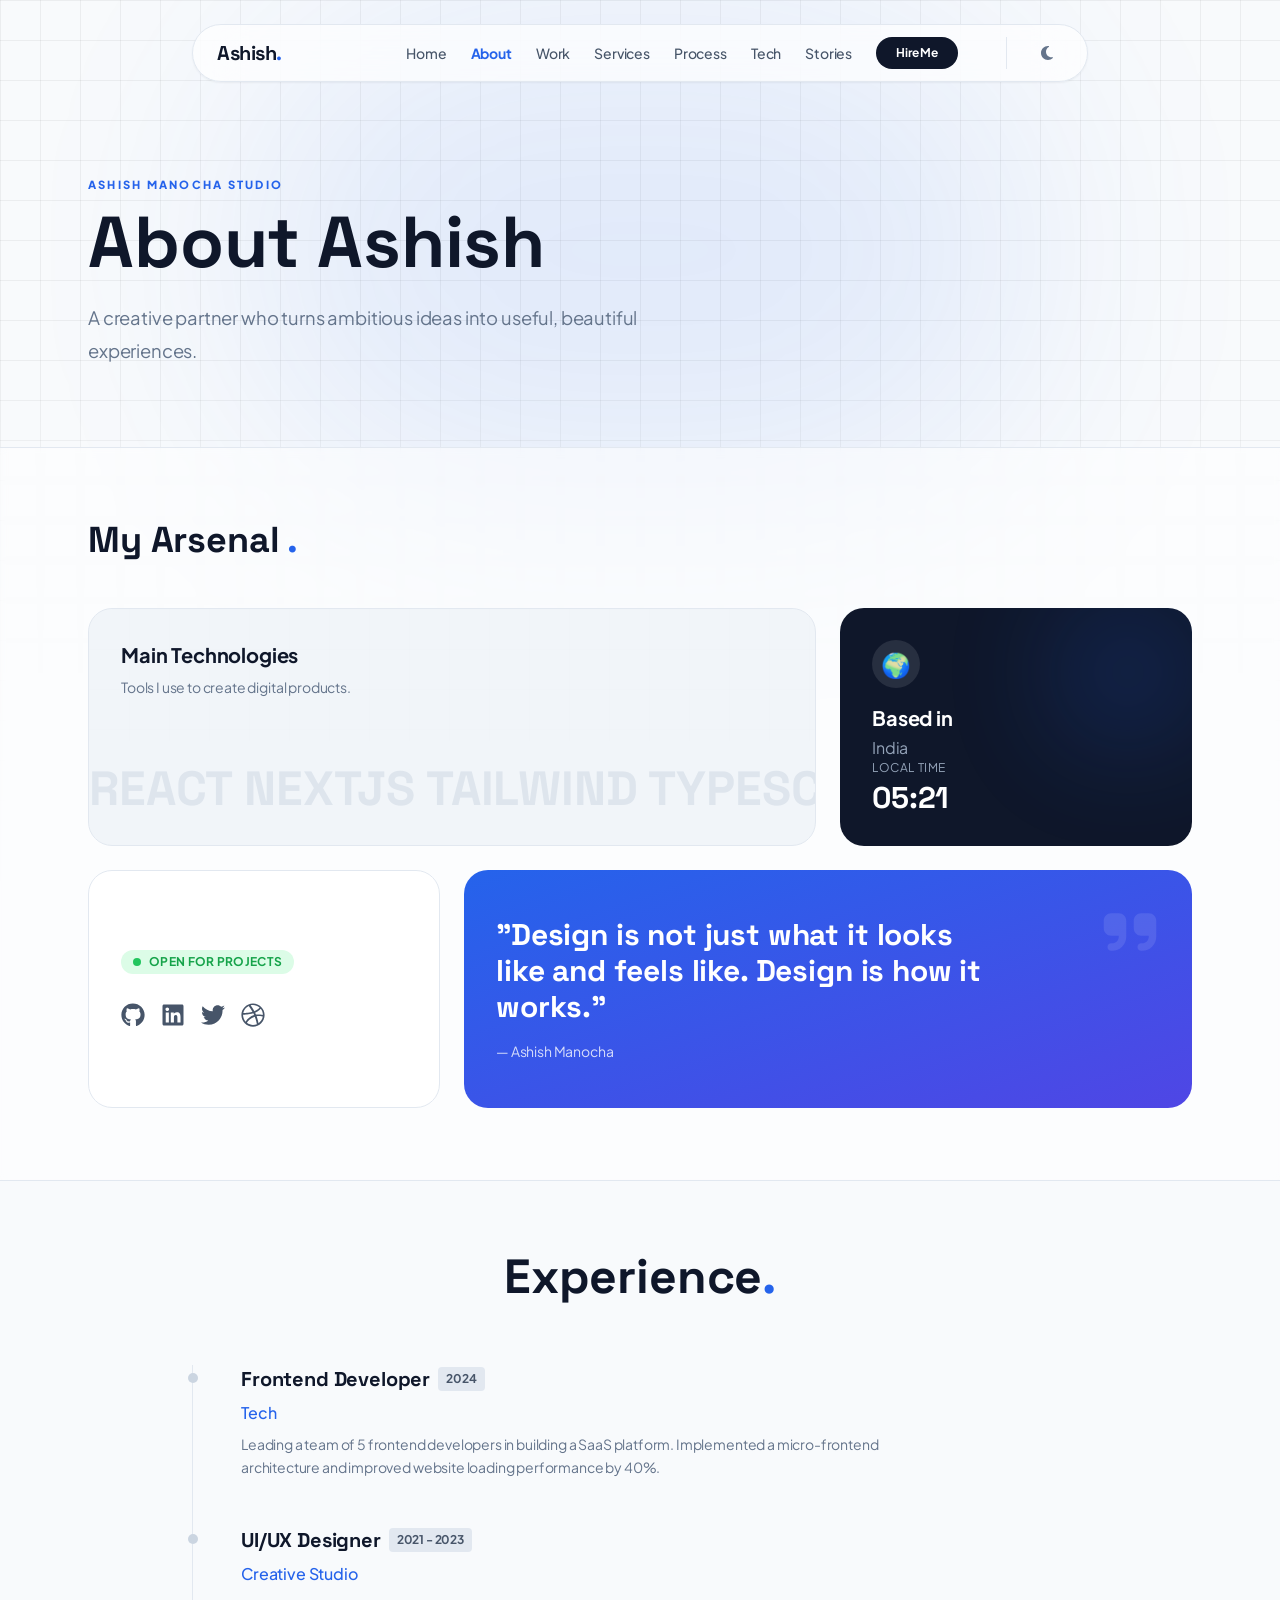
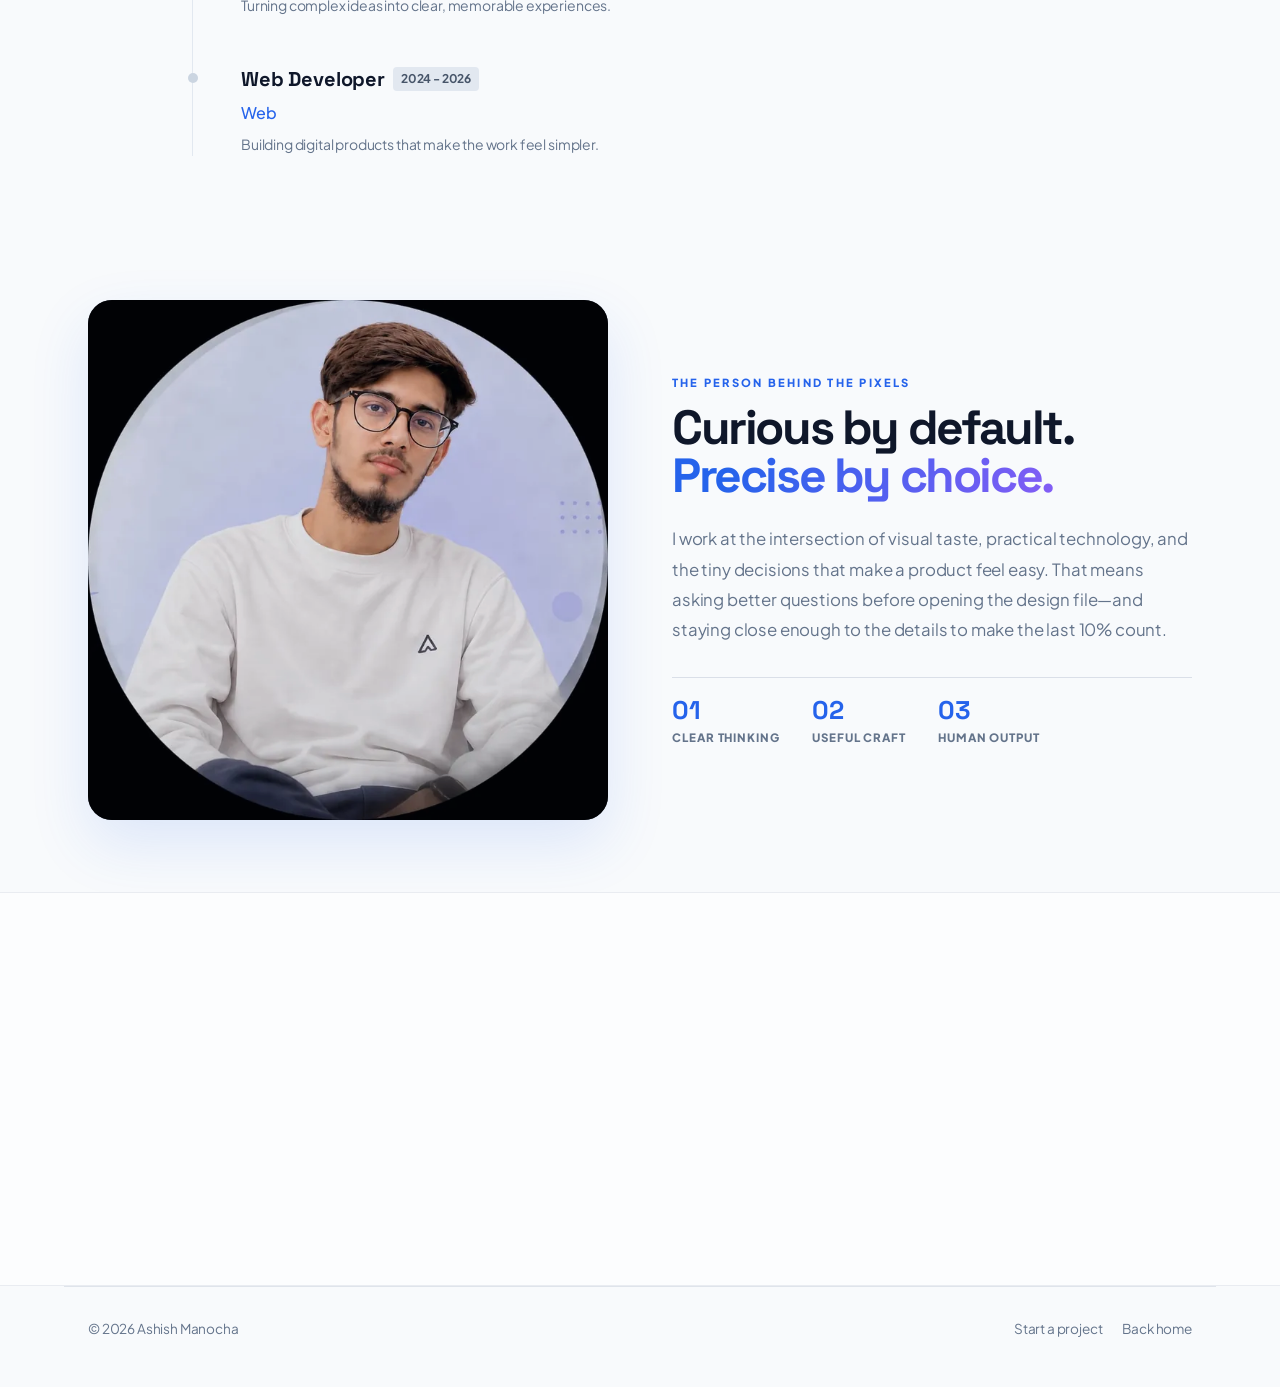
==== commit 0bac3c42: "revert deco layers: restore original grid/noise/glow background The grid-pattern, mix-blend-overlay " ====
--- a/about.html
+++ b/about.html
@@ -79,8 +79,9 @@
 </head>
 
 <body class="bg-slate-50 text-slate-800 dark:bg-dark dark:text-slate-200 transition-colors duration-500 selection:bg-primary selection:text-white overflow-x-hidden standalone-page"><svg xmlns="http://www.w3.org/2000/svg" class="sprite" aria-hidden="true"><symbol id="i-arrow-down" viewBox="0 0 384 512"><path d="M169.4 470.6c12.5 12.5 32.8 12.5 45.3 0l160-160c12.5-12.5 12.5-32.8 0-45.3s-32.8-12.5-45.3 0L224 370.8 224 64c0-17.7-14.3-32-32-32s-32 14.3-32 32l0 306.7L54.6 265.4c-12.5-12.5-32.8-12.5-45.3 0s-12.5 32.8 0 45.3l160 160z"/></symbol><symbol id="i-arrow-right" viewBox="0 0 448 512"><path d="M438.6 278.6c12.5-12.5 12.5-32.8 0-45.3l-160-160c-12.5-12.5-32.8-12.5-45.3 0s-12.5 32.8 0 45.3L338.8 224 32 224c-17.7 0-32 14.3-32 32s14.3 32 32 32l306.7 0L233.4 393.4c-12.5 12.5-12.5 32.8 0 45.3s32.8 12.5 45.3 0l160-160z"/></symbol><symbol id="i-arrow-up" viewBox="0 0 384 512"><path d="M214.6 41.4c-12.5-12.5-32.8-12.5-45.3 0l-160 160c-12.5 12.5-12.5 32.8 0 45.3s32.8 12.5 45.3 0L160 141.2V448c0 17.7 14.3 32 32 32s32-14.3 32-32V141.2L329.4 246.6c12.5 12.5 32.8 12.5 45.3 0s12.5-32.8 0-45.3l-160-160z"/></symbol><symbol id="i-arrow-up-right-and-arrow-down-left-from-center" viewBox="0 0 512 512"><path d="M200 32H56C42.7 32 32 42.7 32 56V200c0 9.7 5.8 18.5 14.8 22.2s19.3 1.7 26.2-5.2l40-40 79 79-79 79L73 295c-6.9-6.9-17.2-8.9-26.2-5.2S32 302.3 32 312V456c0 13.3 10.7 24 24 24H200c9.7 0 18.5-5.8 22.2-14.8s1.7-19.3-5.2-26.2l-40-40 79-79 79 79-40 40c-6.9 6.9-8.9 17.2-5.2 26.2s12.5 14.8 22.2 14.8H456c13.3 0 24-10.7 24-24V312c0-9.7-5.8-18.5-14.8-22.2s-19.3-1.7-26.2 5.2l-40 40-79-79 79-79 40 40c6.9 6.9 17.2 8.9 26.2 5.2s14.8-12.5 14.8-22.2V56c0-13.3-10.7-24-24-24H312c-9.7 0-18.5 5.8-22.2 14.8s-1.7 19.3 5.2 26.2l40 40-79 79-79-79 40-40c6.9-6.9 8.9-17.2 5.2-26.2S209.7 32 200 32z"/></symbol><symbol id="i-arrow-up-right-from-square" viewBox="0 0 512 512"><path d="M352 0c-12.9 0-24.6 7.8-29.6 19.8s-2.2 25.7 6.9 34.9L370.7 96 201.4 265.4c-12.5 12.5-12.5 32.8 0 45.3s32.8 12.5 45.3 0L416 141.3l41.4 41.4c9.2 9.2 22.9 11.9 34.9 6.9s19.8-16.6 19.8-29.6V32c0-17.7-14.3-32-32-32H352zM80 32C35.8 32 0 67.8 0 112V432c0 44.2 35.8 80 80 80H400c44.2 0 80-35.8 80-80V320c0-17.7-14.3-32-32-32s-32 14.3-32 32V432c0 8.8-7.2 16-16 16H80c-8.8 0-16-7.2-16-16V112c0-8.8 7.2-16 16-16H192c17.7 0 32-14.3 32-32s-14.3-32-32-32H80z"/></symbol><symbol id="i-bars" viewBox="0 0 448 512"><path d="M0 96C0 78.3 14.3 64 32 64H416c17.7 0 32 14.3 32 32s-14.3 32-32 32H32C14.3 128 0 113.7 0 96zM0 256c0-17.7 14.3-32 32-32H416c17.7 0 32 14.3 32 32s-14.3 32-32 32H32c-17.7 0-32-14.3-32-32zM448 416c0 17.7-14.3 32-32 32H32c-17.7 0-32-14.3-32-32s14.3-32 32-32H416c17.7 0 32 14.3 32 32z"/></symbol><symbol id="i-bolt" viewBox="0 0 448 512"><path d="M349.4 44.6c5.9-13.7 1.5-29.7-10.6-38.5s-28.6-8-39.9 1.8l-256 224c-10 8.8-13.6 22.9-8.9 35.3S50.7 288 64 288H175.5L98.6 467.4c-5.9 13.7-1.5 29.7 10.6 38.5s28.6 8 39.9-1.8l256-224c10-8.8 13.6-22.9 8.9-35.3s-16.6-20.7-30-20.7H272.5L349.4 44.6z"/></symbol><symbol id="i-check" viewBox="0 0 448 512"><path d="M438.6 105.4c12.5 12.5 12.5 32.8 0 45.3l-256 256c-12.5 12.5-32.8 12.5-45.3 0l-128-128c-12.5-12.5-12.5-32.8 0-45.3s32.8-12.5 45.3 0L160 338.7 393.4 105.4c12.5-12.5 32.8-12.5 45.3 0z"/></symbol><symbol id="i-check-circle" viewBox="0 0 512 512"><path d="M256 512A256 256 0 1 0 256 0a256 256 0 1 0 0 512zM369 209L241 337c-9.4 9.4-24.6 9.4-33.9 0l-64-64c-9.4-9.4-9.4-24.6 0-33.9s24.6-9.4 33.9 0l47 47L335 175c9.4-9.4 24.6-9.4 33.9 0s9.4 24.6 0 33.9z"/></symbol><symbol id="i-circle-check" viewBox="0 0 512 512"><path d="M256 512A256 256 0 1 0 256 0a256 256 0 1 0 0 512zM369 209L241 337c-9.4 9.4-24.6 9.4-33.9 0l-64-64c-9.4-9.4-9.4-24.6 0-33.9s24.6-9.4 33.9 0l47 47L335 175c9.4-9.4 24.6-9.4 33.9 0s9.4 24.6 0 33.9z"/></symbol><symbol id="i-circle-notch" viewBox="0 0 512 512"><path d="M222.7 32.1c5 16.9-4.6 34.8-21.5 39.8C121.8 95.6 64 169.1 64 256c0 106 86 192 192 192s192-86 192-192c0-86.9-57.8-160.4-137.1-184.1c-16.9-5-26.6-22.9-21.5-39.8s22.9-26.6 39.8-21.5C434.9 42.1 512 140 512 256c0 141.4-114.6 256-256 256S0 397.4 0 256C0 140 77.1 42.1 182.9 10.6c16.9-5 34.8 4.6 39.8 21.5z"/></symbol><symbol id="i-code" viewBox="0 0 640 512"><path d="M392.8 1.2c-17-4.9-34.7 5-39.6 22l-128 448c-4.9 17 5 34.7 22 39.6s34.7-5 39.6-22l128-448c4.9-17-5-34.7-22-39.6zm80.6 120.1c-12.5 12.5-12.5 32.8 0 45.3L562.7 256l-89.4 89.4c-12.5 12.5-12.5 32.8 0 45.3s32.8 12.5 45.3 0l112-112c12.5-12.5 12.5-32.8 0-45.3l-112-112c-12.5-12.5-32.8-12.5-45.3 0zm-306.7 0c-12.5-12.5-32.8-12.5-45.3 0l-112 112c-12.5 12.5-12.5 32.8 0 45.3l112 112c12.5 12.5 32.8 12.5 45.3 0s12.5-32.8 0-45.3L77.3 256l89.4-89.4c12.5-12.5 12.5-32.8 0-45.3z"/></symbol><symbol id="i-comments" viewBox="0 0 640 512"><path d="M208 352c114.9 0 208-78.8 208-176S322.9 0 208 0S0 78.8 0 176c0 38.6 14.7 74.3 39.6 103.4c-3.5 9.4-8.7 17.7-14.2 24.7c-4.8 6.2-9.7 11-13.3 14.3c-1.8 1.6-3.3 2.9-4.3 3.7c-.5 .4-.9 .7-1.1 .8l-.2 .2 0 0 0 0C1 327.2-1.4 334.4 .8 340.9S9.1 352 16 352c21.8 0 43.8-5.6 62.1-12.5c9.2-3.5 17.8-7.4 25.3-11.4C134.1 343.3 169.8 352 208 352zM448 176c0 112.3-99.1 196.9-216.5 207C255.8 457.4 336.4 512 432 512c38.2 0 73.9-8.7 104.7-23.9c7.5 4 16 7.9 25.2 11.4c18.3 6.9 40.3 12.5 62.1 12.5c6.9 0 13.1-4.5 15.2-11.1c2.1-6.6-.2-13.8-5.8-17.9l0 0 0 0-.2-.2c-.2-.2-.6-.4-1.1-.8c-1-.8-2.5-2-4.3-3.7c-3.6-3.3-8.5-8.1-13.3-14.3c-5.5-7-10.7-15.4-14.2-24.7c24.9-29 39.6-64.7 39.6-103.4c0-92.8-84.9-168.9-192.6-175.5c.4 5.1 .6 10.3 .6 15.5z"/></symbol><symbol id="i-compass" viewBox="0 0 512 512"><path d="M256 512A256 256 0 1 0 256 0a256 256 0 1 0 0 512zm50.7-186.9L162.4 380.6c-19.4 7.5-38.5-11.6-31-31l55.5-144.3c3.3-8.5 9.9-15.1 18.4-18.4l144.3-55.5c19.4-7.5 38.5 11.6 31 31L325.1 306.7c-3.2 8.5-9.9 15.1-18.4 18.4zM288 256a32 32 0 1 0 -64 0 32 32 0 1 0 64 0z"/></symbol><symbol id="i-database" viewBox="0 0 448 512"><path d="M448 80v48c0 44.2-100.3 80-224 80S0 172.2 0 128V80C0 35.8 100.3 0 224 0S448 35.8 448 80zM393.2 214.7c20.8-7.4 39.9-16.9 54.8-28.6V288c0 44.2-100.3 80-224 80S0 332.2 0 288V186.1c14.9 11.8 34 21.2 54.8 28.6C99.7 230.7 159.5 240 224 240s124.3-9.3 169.2-25.3zM0 346.1c14.9 11.8 34 21.2 54.8 28.6C99.7 390.7 159.5 400 224 400s124.3-9.3 169.2-25.3c20.8-7.4 39.9-16.9 54.8-28.6V432c0 44.2-100.3 80-224 80S0 476.2 0 432V346.1z"/></symbol><symbol id="i-dribbble" viewBox="0 0 512 512"><path d="M256 8C119.252 8 8 119.252 8 256s111.252 248 248 248 248-111.252 248-248S392.748 8 256 8zm163.97 114.366c29.503 36.046 47.369 81.957 47.835 131.955-6.984-1.477-77.018-15.682-147.502-6.818-5.752-14.041-11.181-26.393-18.617-41.614 78.321-31.977 113.818-77.482 118.284-83.523zM396.421 97.87c-3.81 5.427-35.697 48.286-111.021 76.519-34.712-63.776-73.185-116.168-79.04-124.008 67.176-16.193 137.966 1.27 190.061 47.489zm-230.48-33.25c5.585 7.659 43.438 60.116 78.537 122.509-99.087 26.313-186.36 25.934-195.834 25.809C62.38 147.205 106.678 92.573 165.941 64.62zM44.17 256.323c0-2.166.043-4.322.108-6.473 9.268.19 111.92 1.513 217.706-30.146 6.064 11.868 11.857 23.915 17.174 35.949-76.599 21.575-146.194 83.527-180.531 142.306C64.794 360.405 44.17 310.73 44.17 256.323zm81.807 167.113c22.127-45.233 82.178-103.622 167.579-132.756 29.74 77.283 42.039 142.053 45.189 160.638-68.112 29.013-150.015 21.053-212.768-27.882zm248.38 8.489c-2.171-12.886-13.446-74.897-41.152-151.033 66.38-10.626 124.7 6.768 131.947 9.055-9.442 58.941-43.273 109.844-90.795 141.978z"/></symbol><symbol id="i-envelope" viewBox="0 0 512 512"><path d="M48 64C21.5 64 0 85.5 0 112c0 15.1 7.1 29.3 19.2 38.4L236.8 313.6c11.4 8.5 27 8.5 38.4 0L492.8 150.4c12.1-9.1 19.2-23.3 19.2-38.4c0-26.5-21.5-48-48-48H48zM0 176V384c0 35.3 28.7 64 64 64H448c35.3 0 64-28.7 64-64V176L294.4 339.2c-22.8 17.1-54 17.1-76.8 0L0 176z"/></symbol><symbol id="i-film" viewBox="0 0 512 512"><path d="M0 96C0 60.7 28.7 32 64 32H448c35.3 0 64 28.7 64 64V416c0 35.3-28.7 64-64 64H64c-35.3 0-64-28.7-64-64V96zM48 368v32c0 8.8 7.2 16 16 16H96c8.8 0 16-7.2 16-16V368c0-8.8-7.2-16-16-16H64c-8.8 0-16 7.2-16 16zm368-16c-8.8 0-16 7.2-16 16v32c0 8.8 7.2 16 16 16h32c8.8 0 16-7.2 16-16V368c0-8.8-7.2-16-16-16H416zM48 240v32c0 8.8 7.2 16 16 16H96c8.8 0 16-7.2 16-16V240c0-8.8-7.2-16-16-16H64c-8.8 0-16 7.2-16 16zm368-16c-8.8 0-16 7.2-16 16v32c0 8.8 7.2 16 16 16h32c8.8 0 16-7.2 16-16V240c0-8.8-7.2-16-16-16H416zM48 112v32c0 8.8 7.2 16 16 16H96c8.8 0 16-7.2 16-16V112c0-8.8-7.2-16-16-16H64c-8.8 0-16 7.2-16 16zM416 96c-8.8 0-16 7.2-16 16v32c0 8.8 7.2 16 16 16h32c8.8 0 16-7.2 16-16V112c0-8.8-7.2-16-16-16H416zM160 128v64c0 17.7 14.3 32 32 32H320c17.7 0 32-14.3 32-32V128c0-17.7-14.3-32-32-32H192c-17.7 0-32 14.3-32 32zm32 160c-17.7 0-32 14.3-32 32v64c0 17.7 14.3 32 32 32H320c17.7 0 32-14.3 32-32V320c0-17.7-14.3-32-32-32H192z"/></symbol><symbol id="i-github" viewBox="0 0 496 512"><path d="M165.9 397.4c0 2-2.3 3.6-5.2 3.6-3.3.3-5.6-1.3-5.6-3.6 0-2 2.3-3.6 5.2-3.6 3-.3 5.6 1.3 5.6 3.6zm-31.1-4.5c-.7 2 1.3 4.3 4.3 4.9 2.6 1 5.6 0 6.2-2s-1.3-4.3-4.3-5.2c-2.6-.7-5.5.3-6.2 2.3zm44.2-1.7c-2.9.7-4.9 2.6-4.6 4.9.3 2 2.9 3.3 5.9 2.6 2.9-.7 4.9-2.6 4.6-4.6-.3-1.9-3-3.2-5.9-2.9zM244.8 8C106.1 8 0 113.3 0 252c0 110.9 69.8 205.8 169.5 239.2 12.8 2.3 17.3-5.6 17.3-12.1 0-6.2-.3-40.4-.3-61.4 0 0-70 15-84.7-29.8 0 0-11.4-29.1-27.8-36.6 0 0-22.9-15.7 1.6-15.4 0 0 24.9 2 38.6 25.8 21.9 38.6 58.6 27.5 72.9 20.9 2.3-16 8.8-27.1 16-33.7-55.9-6.2-112.3-14.3-112.3-110.5 0-27.5 7.6-41.3 23.6-58.9-2.6-6.5-11.1-33.3 2.6-67.9 20.9-6.5 69 27 69 27 20-5.6 41.5-8.5 62.8-8.5s42.8 2.9 62.8 8.5c0 0 48.1-33.6 69-27 13.7 34.7 5.2 61.4 2.6 67.9 16 17.7 25.8 31.5 25.8 58.9 0 96.5-58.9 104.2-114.8 110.5 9.2 7.9 17 22.9 17 46.4 0 33.7-.3 75.4-.3 83.6 0 6.5 4.6 14.4 17.3 12.1C428.2 457.8 496 362.9 496 252 496 113.3 383.5 8 244.8 8zM97.2 352.9c-1.3 1-1 3.3.7 5.2 1.6 1.6 3.9 2.3 5.2 1 1.3-1 1-3.3-.7-5.2-1.6-1.6-3.9-2.3-5.2-1zm-10.8-8.1c-.7 1.3.3 2.9 2.3 3.9 1.6 1 3.6.7 4.3-.7.7-1.3-.3-2.9-2.3-3.9-2-.6-3.6-.3-4.3.7zm32.4 35.6c-1.6 1.3-1 4.3 1.3 6.2 2.3 2.3 5.2 2.6 6.5 1 1.3-1.3.7-4.3-1.3-6.2-2.2-2.3-5.2-2.6-6.5-1zm-11.4-14.7c-1.6 1-1.6 3.6 0 5.9 1.6 2.3 4.3 3.3 5.6 2.3 1.6-1.3 1.6-3.9 0-6.2-1.4-2.3-4-3.3-5.6-2z"/></symbol><symbol id="i-image" viewBox="0 0 512 512"><path d="M0 96C0 60.7 28.7 32 64 32H448c35.3 0 64 28.7 64 64V416c0 35.3-28.7 64-64 64H64c-35.3 0-64-28.7-64-64V96zM323.8 202.5c-4.5-6.6-11.9-10.5-19.8-10.5s-15.4 3.9-19.8 10.5l-87 127.6L170.7 297c-4.6-5.7-11.5-9-18.7-9s-14.2 3.3-18.7 9l-64 80c-5.8 7.2-6.9 17.1-2.9 25.4s12.4 13.6 21.6 13.6h96 32H424c8.9 0 17.1-4.9 21.2-12.8s3.6-17.4-1.4-24.7l-120-176zM112 192a48 48 0 1 0 0-96 48 48 0 1 0 0 96z"/></symbol><symbol id="i-layer-group" viewBox="0 0 576 512"><path d="M264.5 5.2c14.9-6.9 32.1-6.9 47 0l218.6 101c8.5 3.9 13.9 12.4 13.9 21.8s-5.4 17.9-13.9 21.8l-218.6 101c-14.9 6.9-32.1 6.9-47 0L45.9 149.8C37.4 145.8 32 137.3 32 128s5.4-17.9 13.9-21.8L264.5 5.2zM476.9 209.6l53.2 24.6c8.5 3.9 13.9 12.4 13.9 21.8s-5.4 17.9-13.9 21.8l-218.6 101c-14.9 6.9-32.1 6.9-47 0L45.9 277.8C37.4 273.8 32 265.3 32 256s5.4-17.9 13.9-21.8l53.2-24.6 152 70.2c23.4 10.8 50.4 10.8 73.8 0l152-70.2zm-152 198.2l152-70.2 53.2 24.6c8.5 3.9 13.9 12.4 13.9 21.8s-5.4 17.9-13.9 21.8l-218.6 101c-14.9 6.9-32.1 6.9-47 0L45.9 405.8C37.4 401.8 32 393.3 32 384s5.4-17.9 13.9-21.8l53.2-24.6 152 70.2c23.4 10.8 50.4 10.8 73.8 0z"/></symbol><symbol id="i-lightbulb" viewBox="0 0 384 512"><path d="M272 384c9.6-31.9 29.5-59.1 49.2-86.2l0 0c5.2-7.1 10.4-14.2 15.4-21.4c19.8-28.5 31.4-63 31.4-100.3C368 78.8 289.2 0 192 0S16 78.8 16 176c0 37.3 11.6 71.9 31.4 100.3c5 7.2 10.2 14.3 15.4 21.4l0 0c19.8 27.1 39.7 54.4 49.2 86.2H272zM192 512c44.2 0 80-35.8 80-80V416H112v16c0 44.2 35.8 80 80 80zM112 176c0 8.8-7.2 16-16 16s-16-7.2-16-16c0-61.9 50.1-112 112-112c8.8 0 16 7.2 16 16s-7.2 16-16 16c-44.2 0-80 35.8-80 80z"/></symbol><symbol id="i-linkedin" viewBox="0 0 448 512"><path d="M416 32H31.9C14.3 32 0 46.5 0 64.3v383.4C0 465.5 14.3 480 31.9 480H416c17.6 0 32-14.5 32-32.3V64.3c0-17.8-14.4-32.3-32-32.3zM135.4 416H69V202.2h66.5V416zm-33.2-243c-21.3 0-38.5-17.3-38.5-38.5S80.9 96 102.2 96c21.2 0 38.5 17.3 38.5 38.5 0 21.3-17.2 38.5-38.5 38.5zm282.1 243h-66.4V312c0-24.8-.5-56.7-34.5-56.7-34.6 0-39.9 27-39.9 54.9V416h-66.4V202.2h63.7v29.2h.9c8.9-16.8 30.6-34.5 62.9-34.5 67.2 0 79.7 44.3 79.7 101.9V416z"/></symbol><symbol id="i-map-marker-alt" viewBox="0 0 384 512"><path d="M215.7 499.2C267 435 384 279.4 384 192C384 86 298 0 192 0S0 86 0 192c0 87.4 117 243 168.3 307.2c12.3 15.3 35.1 15.3 47.4 0zM192 128a64 64 0 1 1 0 128 64 64 0 1 1 0-128z"/></symbol><symbol id="i-mobile-screen-button" viewBox="0 0 384 512"><path d="M16 64C16 28.7 44.7 0 80 0H304c35.3 0 64 28.7 64 64V448c0 35.3-28.7 64-64 64H80c-35.3 0-64-28.7-64-64V64zM224 448a32 32 0 1 0 -64 0 32 32 0 1 0 64 0zM304 64H80V384H304V64z"/></symbol><symbol id="i-moon" viewBox="0 0 384 512"><path d="M223.5 32C100 32 0 132.3 0 256S100 480 223.5 480c60.6 0 115.5-24.2 155.8-63.4c5-4.9 6.3-12.5 3.1-18.7s-10.1-9.7-17-8.5c-9.8 1.7-19.8 2.6-30.1 2.6c-96.9 0-175.5-78.8-175.5-176c0-65.8 36-123.1 89.3-153.3c6.1-3.5 9.2-10.5 7.7-17.3s-7.3-11.9-14.3-12.5c-6.3-.5-12.6-.8-19-.8z"/></symbol><symbol id="i-palette" viewBox="0 0 512 512"><path d="M512 256c0 .9 0 1.8 0 2.7c-.4 36.5-33.6 61.3-70.1 61.3H344c-26.5 0-48 21.5-48 48c0 3.4 .4 6.7 1 9.9c2.1 10.2 6.5 20 10.8 29.9c6.1 13.8 12.1 27.5 12.1 42c0 31.8-21.6 60.7-53.4 62c-3.5 .1-7 .2-10.6 .2C114.6 512 0 397.4 0 256S114.6 0 256 0S512 114.6 512 256zM128 288a32 32 0 1 0 -64 0 32 32 0 1 0 64 0zm0-96a32 32 0 1 0 0-64 32 32 0 1 0 0 64zM288 96a32 32 0 1 0 -64 0 32 32 0 1 0 64 0zm96 96a32 32 0 1 0 0-64 32 32 0 1 0 0 64z"/></symbol><symbol id="i-people-arrows" viewBox="0 0 640 512"><path d="M64 64a64 64 0 1 1 128 0A64 64 0 1 1 64 64zM25.9 233.4C29.3 191.9 64 160 105.6 160h44.8c27 0 51 13.4 65.5 34.1c-2.7 1.9-5.2 4-7.5 6.3l-64 64c-21.9 21.9-21.9 57.3 0 79.2L192 391.2V464c0 26.5-21.5 48-48 48H112c-26.5 0-48-21.5-48-48V348.3c-26.5-9.5-44.7-35.8-42.2-65.6l4.1-49.3zM448 64a64 64 0 1 1 128 0A64 64 0 1 1 448 64zM431.6 200.4c-2.3-2.3-4.9-4.4-7.5-6.3c14.5-20.7 38.6-34.1 65.5-34.1h44.8c41.6 0 76.3 31.9 79.7 73.4l4.1 49.3c2.5 29.8-15.7 56.1-42.2 65.6V464c0 26.5-21.5 48-48 48H496c-26.5 0-48-21.5-48-48V391.2l47.6-47.6c21.9-21.9 21.9-57.3 0-79.2l-64-64zM272 240v32h96V240c0-9.7 5.8-18.5 14.8-22.2s19.3-1.7 26.2 5.2l64 64c9.4 9.4 9.4 24.6 0 33.9l-64 64c-6.9 6.9-17.2 8.9-26.2 5.2s-14.8-12.5-14.8-22.2V336H272v32c0 9.7-5.8 18.5-14.8 22.2s-19.3 1.7-26.2-5.2l-64-64c-9.4-9.4-9.4-24.6 0-33.9l64-64c6.9-6.9 17.2-8.9 26.2-5.2s14.8 12.5 14.8 22.2z"/></symbol><symbol id="i-phone" viewBox="0 0 512 512"><path d="M164.9 24.6c-7.7-18.6-28-28.5-47.4-23.2l-88 24C12.1 30.2 0 46 0 64C0 311.4 200.6 512 448 512c18 0 33.8-12.1 38.6-29.5l24-88c5.3-19.4-4.6-39.7-23.2-47.4l-96-40c-16.3-6.8-35.2-2.1-46.3 11.6L304.7 368C234.3 334.7 177.3 277.7 144 207.3L193.3 167c13.7-11.2 18.4-30 11.6-46.3l-40-96z"/></symbol><symbol id="i-plus" viewBox="0 0 448 512"><path d="M256 80c0-17.7-14.3-32-32-32s-32 14.3-32 32V224H48c-17.7 0-32 14.3-32 32s14.3 32 32 32H192V432c0 17.7 14.3 32 32 32s32-14.3 32-32V288H400c17.7 0 32-14.3 32-32s-14.3-32-32-32H256V80z"/></symbol><symbol id="i-quote-right" viewBox="0 0 448 512"><path d="M448 296c0 66.3-53.7 120-120 120h-8c-17.7 0-32-14.3-32-32s14.3-32 32-32h8c30.9 0 56-25.1 56-56v-8H320c-35.3 0-64-28.7-64-64V160c0-35.3 28.7-64 64-64h64c35.3 0 64 28.7 64 64v32 32 72zm-256 0c0 66.3-53.7 120-120 120H64c-17.7 0-32-14.3-32-32s14.3-32 32-32h8c30.9 0 56-25.1 56-56v-8H64c-35.3 0-64-28.7-64-64V160c0-35.3 28.7-64 64-64h64c35.3 0 64 28.7 64 64v32 32 72z"/></symbol><symbol id="i-robot" viewBox="0 0 640 512"><path d="M320 0c17.7 0 32 14.3 32 32V96H472c39.8 0 72 32.2 72 72V440c0 39.8-32.2 72-72 72H168c-39.8 0-72-32.2-72-72V168c0-39.8 32.2-72 72-72H288V32c0-17.7 14.3-32 32-32zM208 384c-8.8 0-16 7.2-16 16s7.2 16 16 16h32c8.8 0 16-7.2 16-16s-7.2-16-16-16H208zm96 0c-8.8 0-16 7.2-16 16s7.2 16 16 16h32c8.8 0 16-7.2 16-16s-7.2-16-16-16H304zm96 0c-8.8 0-16 7.2-16 16s7.2 16 16 16h32c8.8 0 16-7.2 16-16s-7.2-16-16-16H400zM264 256a40 40 0 1 0 -80 0 40 40 0 1 0 80 0zm152 40a40 40 0 1 0 0-80 40 40 0 1 0 0 80zM48 224H64V416H48c-26.5 0-48-21.5-48-48V272c0-26.5 21.5-48 48-48zm544 0c26.5 0 48 21.5 48 48v96c0 26.5-21.5 48-48 48H576V224h16z"/></symbol><symbol id="i-rocket" viewBox="0 0 512 512"><path d="M156.6 384.9L125.7 354c-8.5-8.5-11.5-20.8-7.7-32.2c3-8.9 7-20.5 11.8-33.8L24 288c-8.6 0-16.6-4.6-20.9-12.1s-4.2-16.7 .2-24.1l52.5-88.5c13-21.9 36.5-35.3 61.9-35.3l82.3 0c2.4-4 4.8-7.7 7.2-11.3C289.1-4.1 411.1-8.1 483.9 5.3c11.6 2.1 20.6 11.2 22.8 22.8c13.4 72.9 9.3 194.8-111.4 276.7c-3.5 2.4-7.3 4.8-11.3 7.2v82.3c0 25.4-13.4 49-35.3 61.9l-88.5 52.5c-7.4 4.4-16.6 4.5-24.1 .2s-12.1-12.2-12.1-20.9V380.8c-14.1 4.9-26.4 8.9-35.7 11.9c-11.2 3.6-23.4 .5-31.8-7.8zM384 168a40 40 0 1 0 0-80 40 40 0 1 0 0 80z"/></symbol><symbol id="i-route" viewBox="0 0 512 512"><path d="M512 96c0 50.2-59.1 125.1-84.6 155c-3.8 4.4-9.4 6.1-14.5 5H320c-17.7 0-32 14.3-32 32s14.3 32 32 32h96c53 0 96 43 96 96s-43 96-96 96H139.6c8.7-9.9 19.3-22.6 30-36.8c6.3-8.4 12.8-17.6 19-27.2H416c17.7 0 32-14.3 32-32s-14.3-32-32-32H320c-53 0-96-43-96-96s43-96 96-96h39.8c-21-31.5-39.8-67.7-39.8-96c0-53 43-96 96-96s96 43 96 96zM117.1 489.1c-3.8 4.3-7.2 8.1-10.1 11.3l-1.8 2-.2-.2c-6 4.6-14.6 4-20-1.8C59.8 473 0 402.5 0 352c0-53 43-96 96-96s96 43 96 96c0 30-21.1 67-43.5 97.9c-10.7 14.7-21.7 28-30.8 38.5l-.6 .7zM128 352a32 32 0 1 0 -64 0 32 32 0 1 0 64 0zM416 128a32 32 0 1 0 0-64 32 32 0 1 0 0 64z"/></symbol><symbol id="i-share-nodes" viewBox="0 0 448 512"><path d="M352 224c53 0 96-43 96-96s-43-96-96-96s-96 43-96 96c0 4 .2 8 .7 11.9l-94.1 47C145.4 170.2 121.9 160 96 160c-53 0-96 43-96 96s43 96 96 96c25.9 0 49.4-10.2 66.6-26.9l94.1 47c-.5 3.9-.7 7.8-.7 11.9c0 53 43 96 96 96s96-43 96-96s-43-96-96-96c-25.9 0-49.4 10.2-66.6 26.9l-94.1-47c.5-3.9 .7-7.8 .7-11.9s-.2-8-.7-11.9l94.1-47C302.6 213.8 326.1 224 352 224z"/></symbol><symbol id="i-sun" viewBox="0 0 512 512"><path d="M361.5 1.2c5 2.1 8.6 6.6 9.6 11.9L391 121l107.9 19.8c5.3 1 9.8 4.6 11.9 9.6s1.5 10.7-1.6 15.2L446.9 256l62.3 90.3c3.1 4.5 3.7 10.2 1.6 15.2s-6.6 8.6-11.9 9.6L391 391 371.1 498.9c-1 5.3-4.6 9.8-9.6 11.9s-10.7 1.5-15.2-1.6L256 446.9l-90.3 62.3c-4.5 3.1-10.2 3.7-15.2 1.6s-8.6-6.6-9.6-11.9L121 391 13.1 371.1c-5.3-1-9.8-4.6-11.9-9.6s-1.5-10.7 1.6-15.2L65.1 256 2.8 165.7c-3.1-4.5-3.7-10.2-1.6-15.2s6.6-8.6 11.9-9.6L121 121 140.9 13.1c1-5.3 4.6-9.8 9.6-11.9s10.7-1.5 15.2 1.6L256 65.1 346.3 2.8c4.5-3.1 10.2-3.7 15.2-1.6zM160 256a96 96 0 1 1 192 0 96 96 0 1 1 -192 0zm224 0a128 128 0 1 0 -256 0 128 128 0 1 0 256 0z"/></symbol><symbol id="i-times" viewBox="0 0 384 512"><path d="M342.6 150.6c12.5-12.5 12.5-32.8 0-45.3s-32.8-12.5-45.3 0L192 210.7 86.6 105.4c-12.5-12.5-32.8-12.5-45.3 0s-12.5 32.8 0 45.3L146.7 256 41.4 361.4c-12.5 12.5-12.5 32.8 0 45.3s32.8 12.5 45.3 0L192 301.3 297.4 406.6c12.5 12.5 32.8 12.5 45.3 0s12.5-32.8 0-45.3L237.3 256 342.6 150.6z"/></symbol><symbol id="i-twitter" viewBox="0 0 512 512"><path d="M459.37 151.716c.325 4.548.325 9.097.325 13.645 0 138.72-105.583 298.558-298.558 298.558-59.452 0-114.68-17.219-161.137-47.106 8.447.974 16.568 1.299 25.34 1.299 49.055 0 94.213-16.568 130.274-44.832-46.132-.975-84.792-31.188-98.112-72.772 6.498.974 12.995 1.624 19.818 1.624 9.421 0 18.843-1.3 27.614-3.573-48.081-9.747-84.143-51.98-84.143-102.985v-1.299c13.969 7.797 30.214 12.67 47.431 13.319-28.264-18.843-46.781-51.005-46.781-87.391 0-19.492 5.197-37.36 14.294-52.954 51.655 63.675 129.3 105.258 216.365 109.807-1.624-7.797-2.599-15.918-2.599-24.04 0-57.828 46.782-104.934 104.934-104.934 30.213 0 57.502 12.67 76.67 33.137 23.715-4.548 46.456-13.32 66.599-25.34-7.798 24.366-24.366 44.833-46.132 57.827 21.117-2.273 41.584-8.122 60.426-16.243-14.292 20.791-32.161 39.308-52.628 54.253z"/></symbol><symbol id="i-wand-magic-sparkles" viewBox="0 0 576 512"><path d="M234.7 42.7L197 56.8c-3 1.1-5 4-5 7.2s2 6.1 5 7.2l37.7 14.1L248.8 123c1.1 3 4 5 7.2 5s6.1-2 7.2-5l14.1-37.7L315 71.2c3-1.1 5-4 5-7.2s-2-6.1-5-7.2L277.3 42.7 263.2 5c-1.1-3-4-5-7.2-5s-6.1 2-7.2 5L234.7 42.7zM46.1 395.4c-18.7 18.7-18.7 49.1 0 67.9l34.6 34.6c18.7 18.7 49.1 18.7 67.9 0L529.9 116.5c18.7-18.7 18.7-49.1 0-67.9L495.3 14.1c-18.7-18.7-49.1-18.7-67.9 0L46.1 395.4zM484.6 82.6l-105 105-23.3-23.3 105-105 23.3 23.3zM7.5 117.2C3 118.9 0 123.2 0 128s3 9.1 7.5 10.8L64 160l21.2 56.5c1.7 4.5 6 7.5 10.8 7.5s9.1-3 10.8-7.5L128 160l56.5-21.2c4.5-1.7 7.5-6 7.5-10.8s-3-9.1-7.5-10.8L128 96 106.8 39.5C105.1 35 100.8 32 96 32s-9.1 3-10.8 7.5L64 96 7.5 117.2zm352 256c-4.5 1.7-7.5 6-7.5 10.8s3 9.1 7.5 10.8L416 416l21.2 56.5c1.7 4.5 6 7.5 10.8 7.5s9.1-3 10.8-7.5L480 416l56.5-21.2c4.5-1.7 7.5-6 7.5-10.8s-3-9.1-7.5-10.8L480 352l-21.2-56.5c-1.7-4.5-6-7.5-10.8-7.5s-9.1 3-10.8 7.5L416 352l-56.5 21.2z"/></symbol><symbol id="i-whatsapp" viewBox="0 0 448 512"><path d="M380.9 97.1C339 55.1 283.2 32 223.9 32c-122.4 0-222 99.6-222 222 0 39.1 10.2 77.3 29.6 111L0 480l117.7-30.9c32.4 17.7 68.9 27 106.1 27h.1c122.3 0 224.1-99.6 224.1-222 0-59.3-25.2-115-67.1-157zm-157 341.6c-33.2 0-65.7-8.9-94-25.7l-6.7-4-69.8 18.3L72 359.2l-4.4-7c-18.5-29.4-28.2-63.3-28.2-98.2 0-101.7 82.8-184.5 184.6-184.5 49.3 0 95.6 19.2 130.4 54.1 34.8 34.9 56.2 81.2 56.1 130.5 0 101.8-84.9 184.6-186.6 184.6zm101.2-138.2c-5.5-2.8-32.8-16.2-37.9-18-5.1-1.9-8.8-2.8-12.5 2.8-3.7 5.6-14.3 18-17.6 21.8-3.2 3.7-6.5 4.2-12 1.4-32.6-16.3-54-29.1-75.5-66-5.7-9.8 5.7-9.1 16.3-30.3 1.8-3.7.9-6.9-.5-9.7-1.4-2.8-12.5-30.1-17.1-41.2-4.5-10.8-9.1-9.3-12.5-9.5-3.2-.2-6.9-.2-10.6-.2-3.7 0-9.7 1.4-14.8 6.9-5.1 5.6-19.4 19-19.4 46.3 0 27.3 19.9 53.7 22.6 57.4 2.8 3.7 39.1 59.7 94.8 83.8 35.2 15.2 49 16.5 66.6 13.9 10.7-1.6 32.8-13.4 37.4-26.4 4.6-13 4.6-24.1 3.2-26.4-1.3-2.5-5-3.9-10.5-6.6z"/></symbol></svg>
-    <div class="fixed inset-0 z-[1] bg-noise-tile pointer-events-none opacity-35"></div></div>
-    <div class="fixed top-0 left-1/2 -translate-x-1/2 w-[800px] h-[500px] rounded-full glow-sheen pointer-events-none opacity-60 dark:opacity-30 z-0"></div>
+    <div class="fixed inset-0 z-[1] bg-noise pointer-events-none opacity-40 mix-blend-overlay"></div>
+    <div class="fixed inset-0 z-0 bg-grid-pattern pointer-events-none"></div>
+<div class="fixed top-0 left-1/2 -translate-x-1/2 w-[800px] h-[500px] bg-primary/20 rounded-full blur-[120px] pointer-events-none opacity-50 dark:opacity-20 z-0"></div>
     
         <!-- Navigation -->
     <header class="fixed top-0 left-0 right-0 z-50 flex justify-center px-4 pt-6">
--- a/styles.css
+++ b/styles.css
@@ -554,6 +554,9 @@
    120px backdrop blur and a masked gradient grid.  All three were rasterised
    before the first frame and each added ~1.2s to element render delay, which
    cost ~4 Lighthouse points.  These are visually equivalent and raster-cheap. */
+.bg-noise {
+    background-image: url("data:image/svg+xml,%3Csvg viewBox='0 0 200 200' xmlns='http://www.w3.org/2000/svg'%3E%3Cfilter id='noiseFilter'%3E%3CfeTurbulence type='fractalNoise' baseFrequency='0.65' numOctaves='3' stitchTiles='stitch'/%3E%3C/filter%3E%3Crect width='100%25' height='100%25' filter='url(%23noiseFilter)' opacity='0.05'/%3E%3C/svg%3E");
+}
 .bg-noise-tile {
     background-image: url("images/noise.png");
     background-repeat: repeat;
